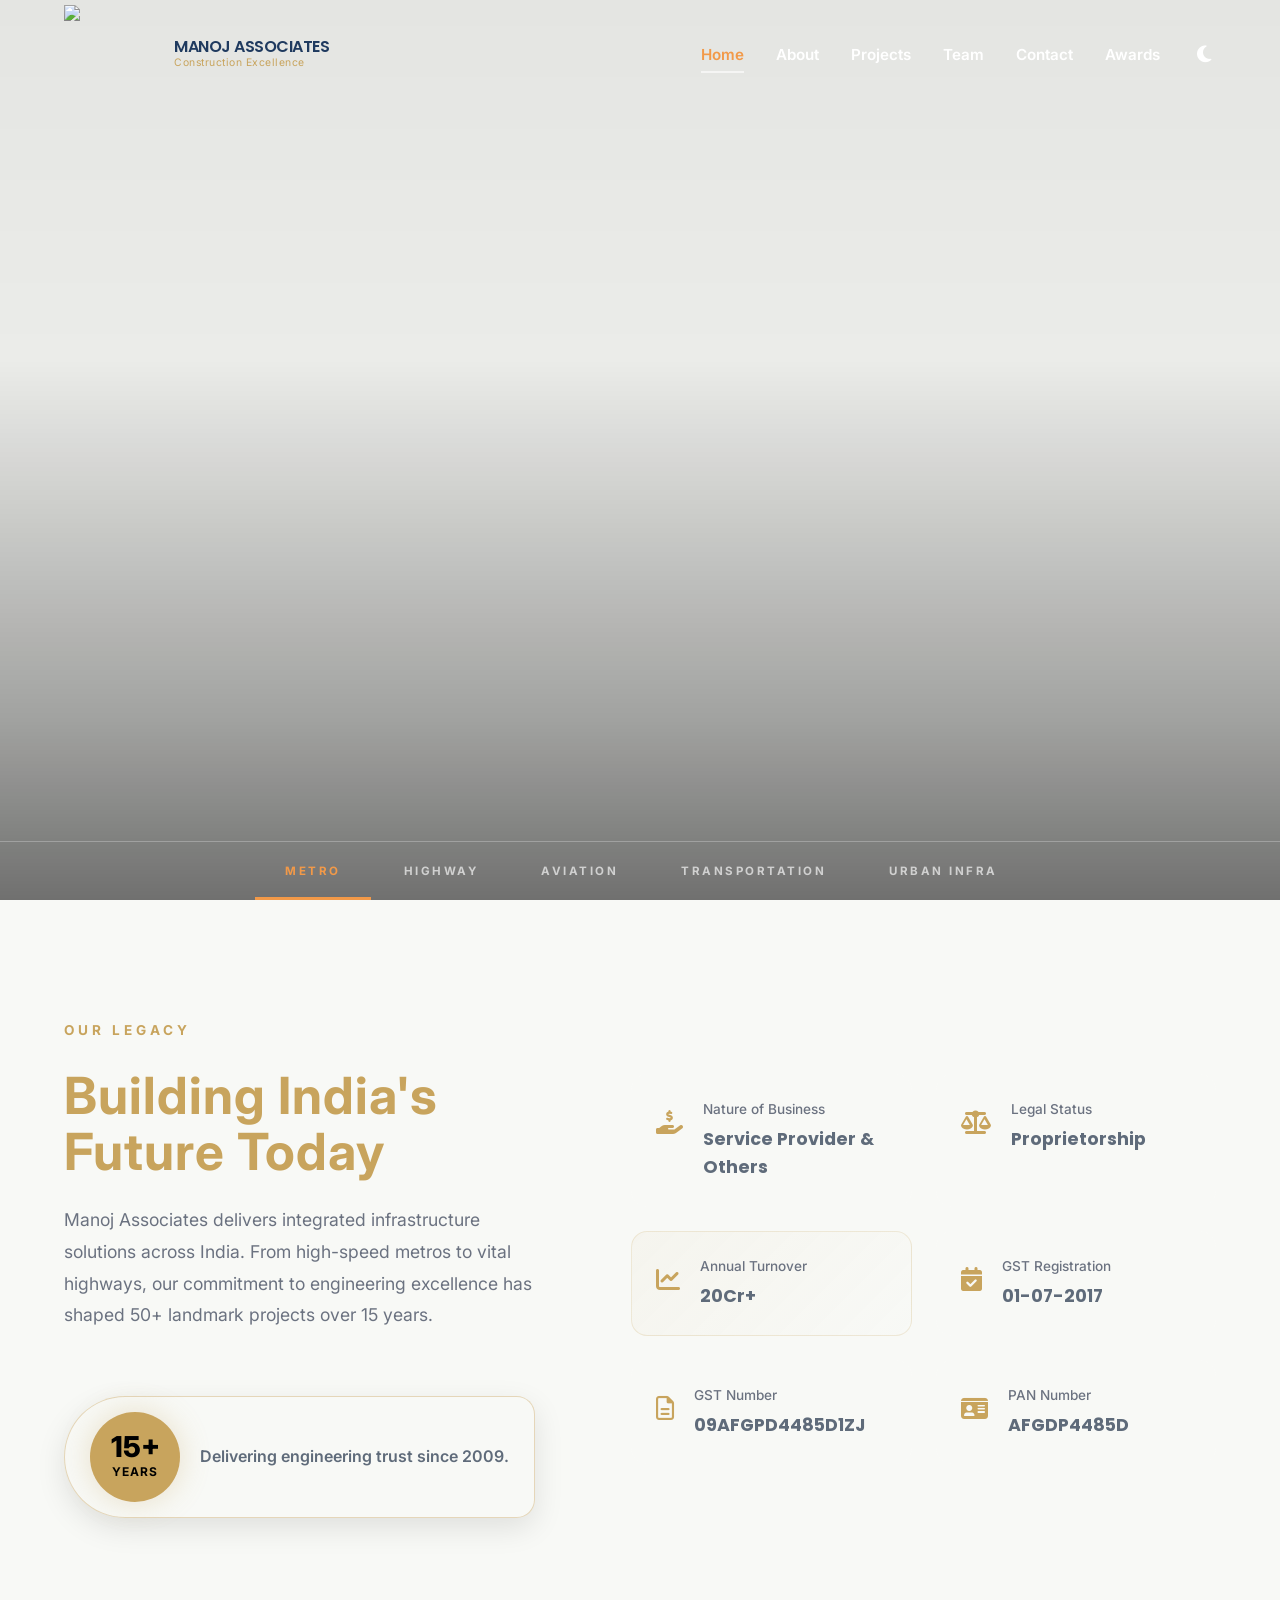
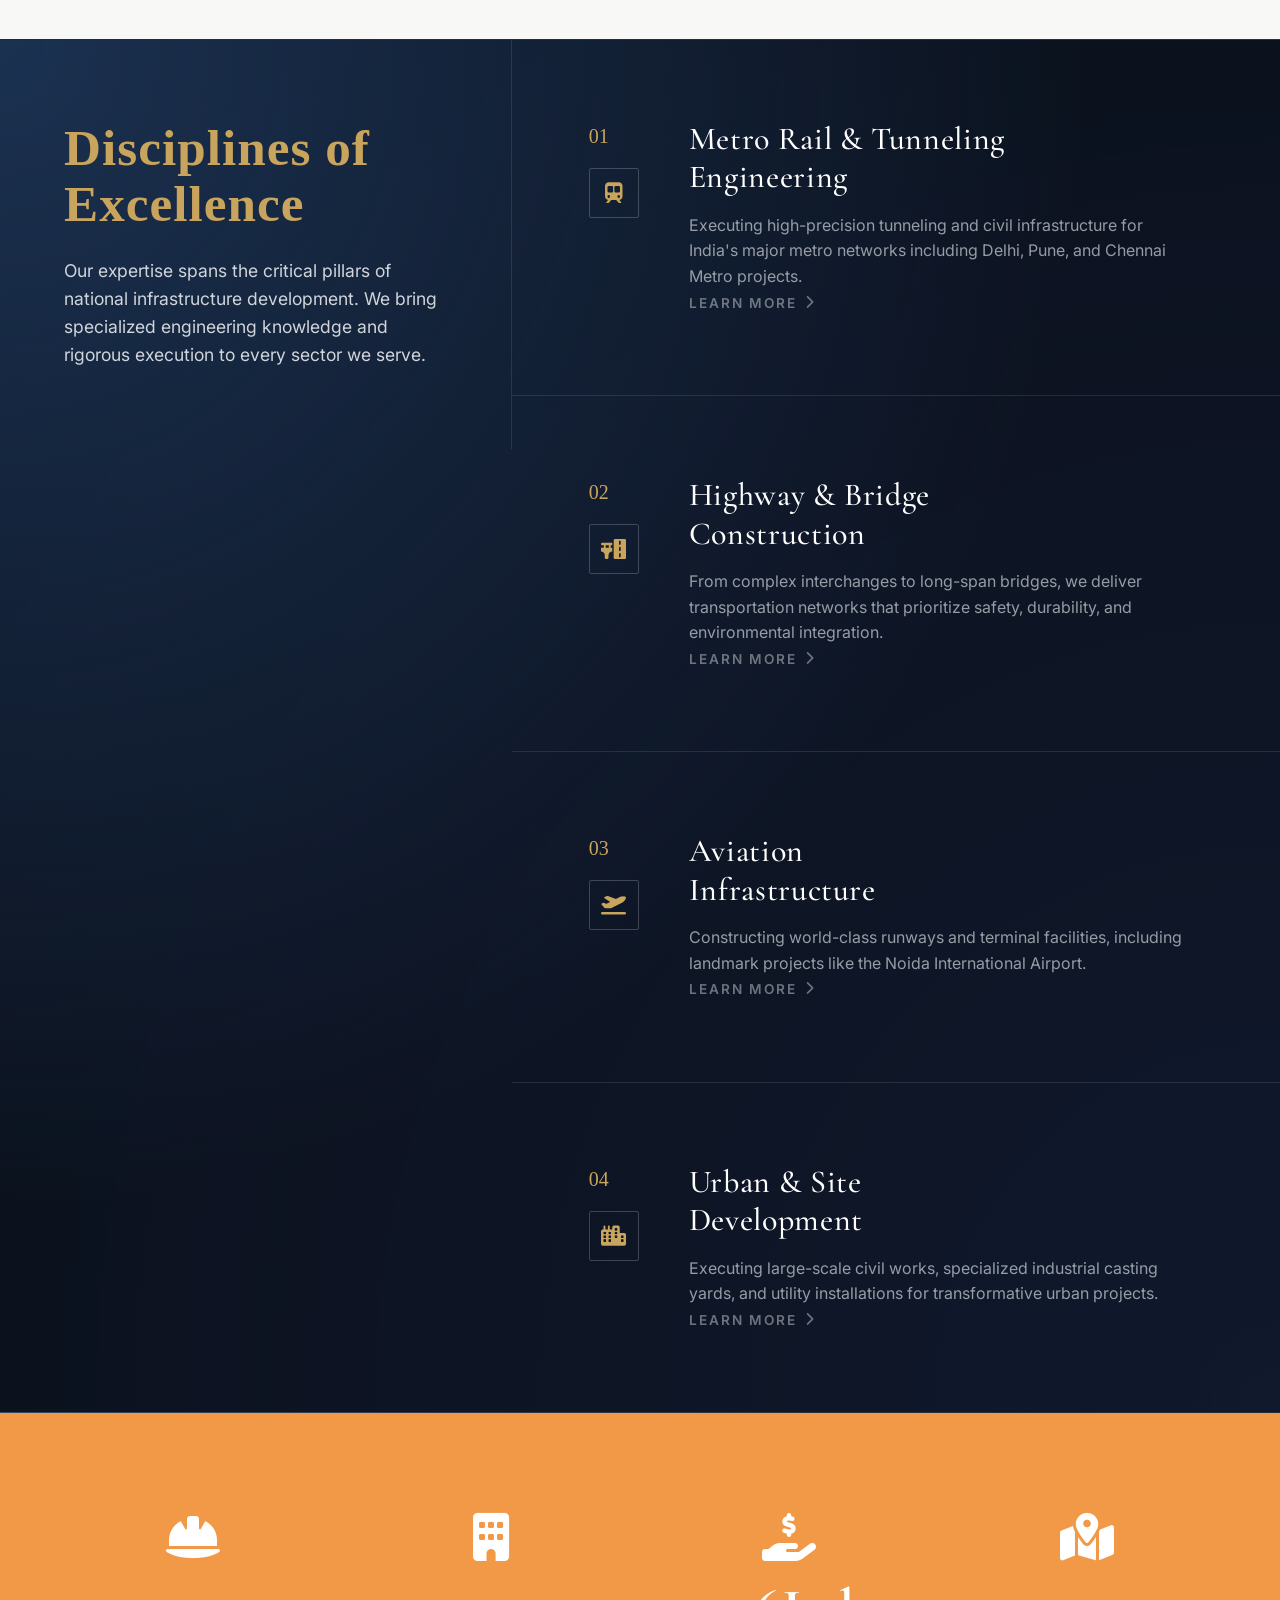
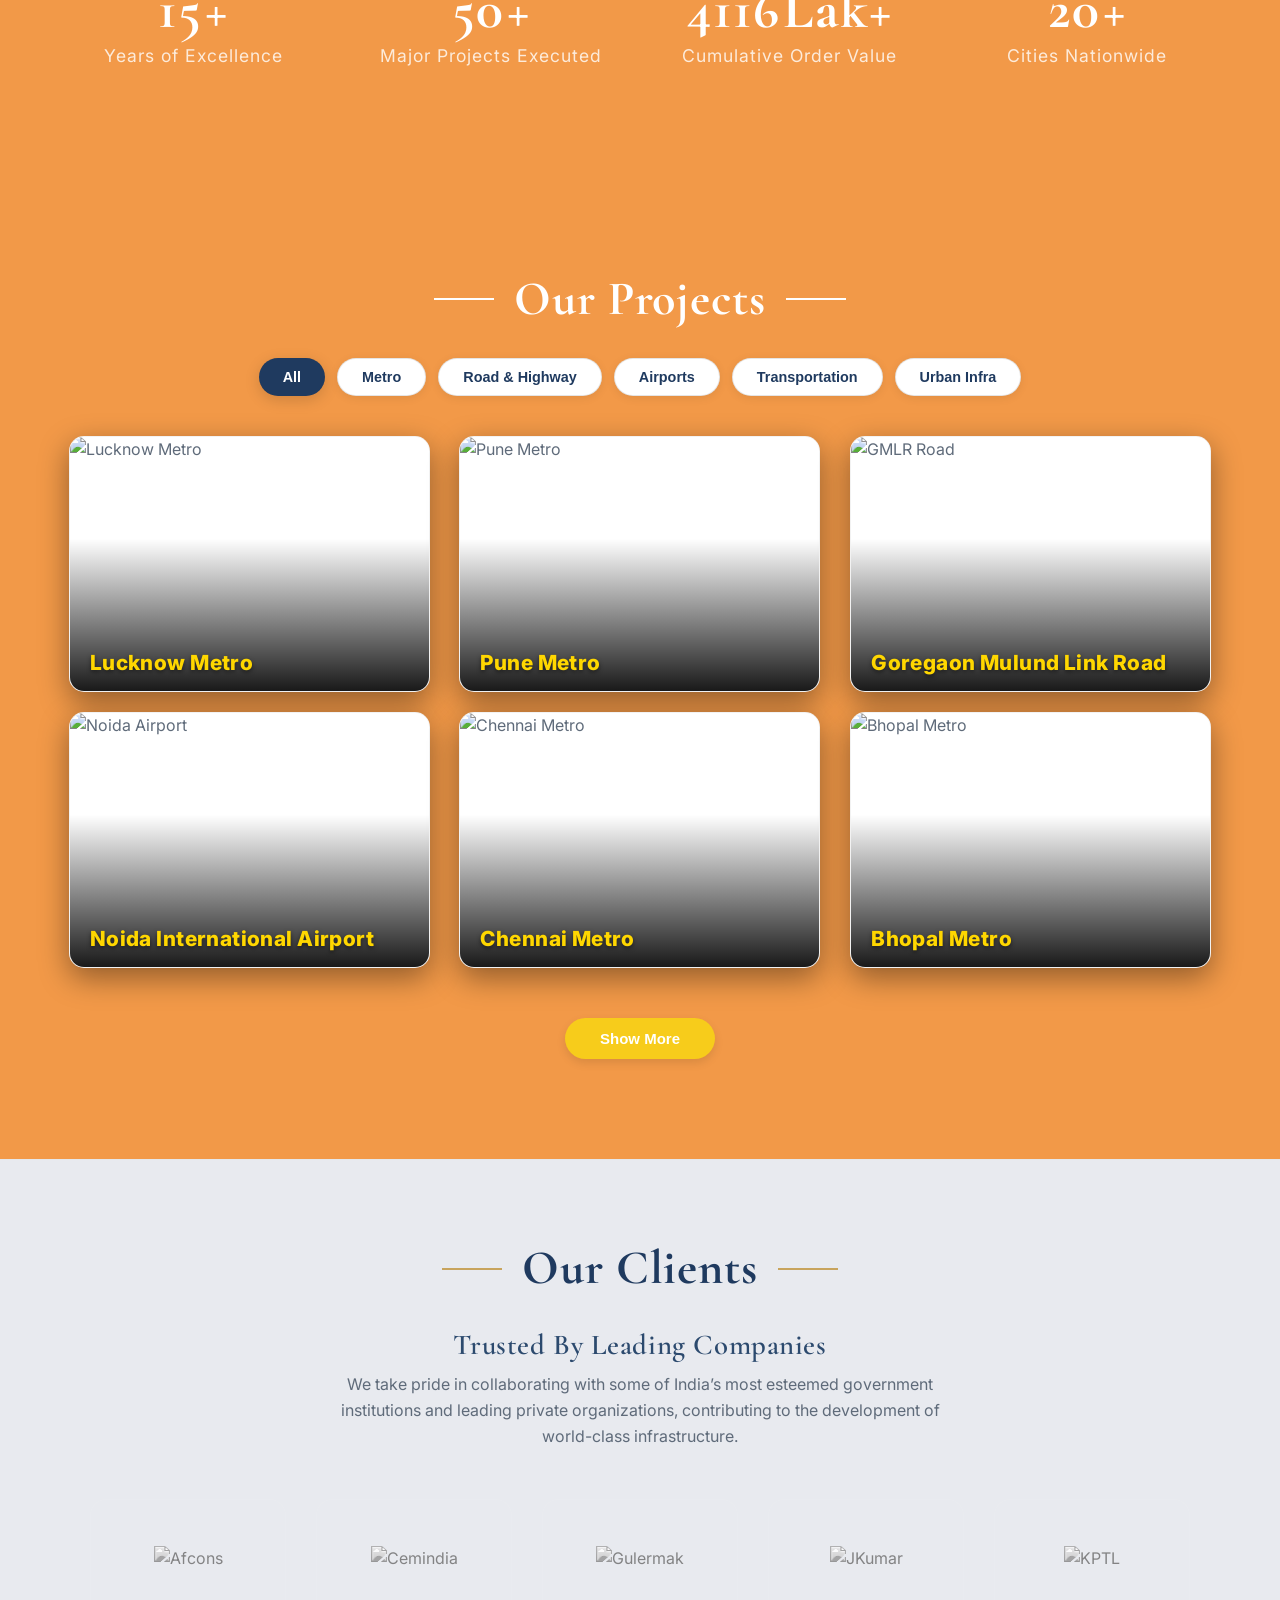
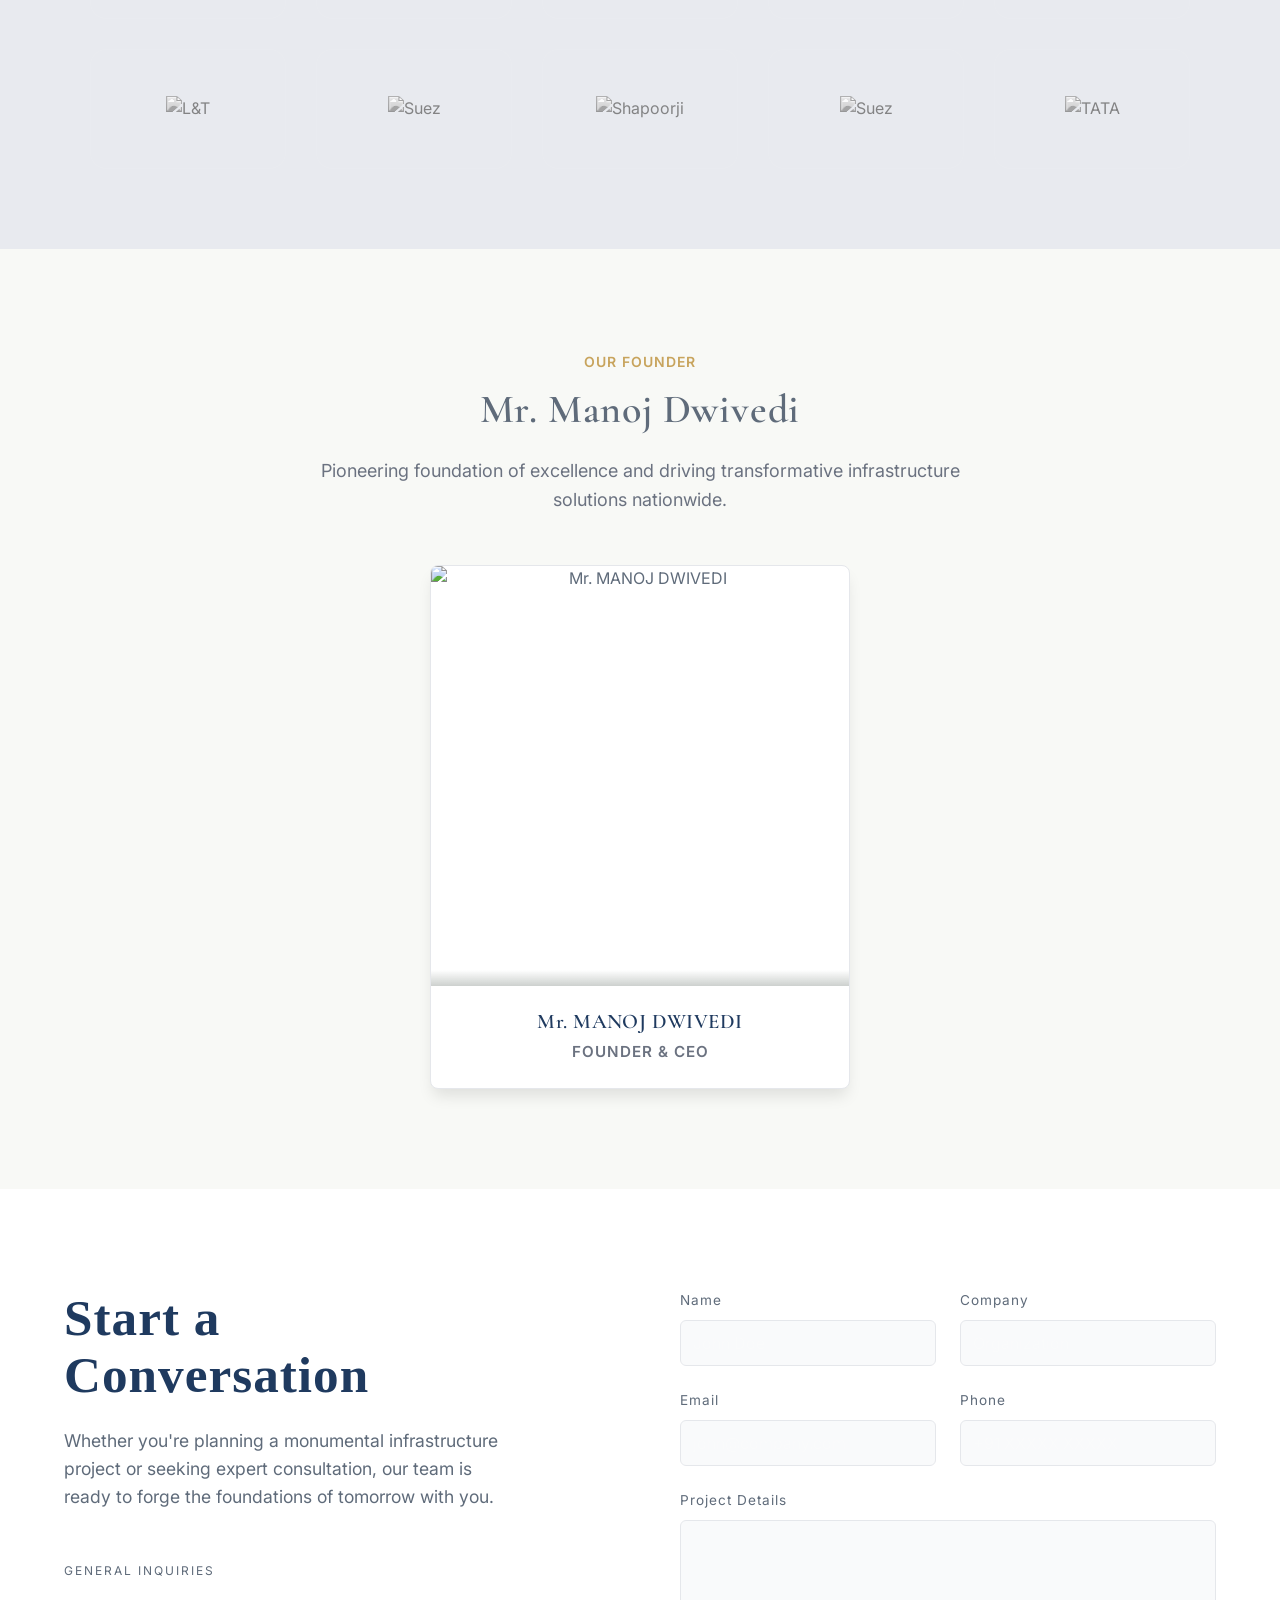
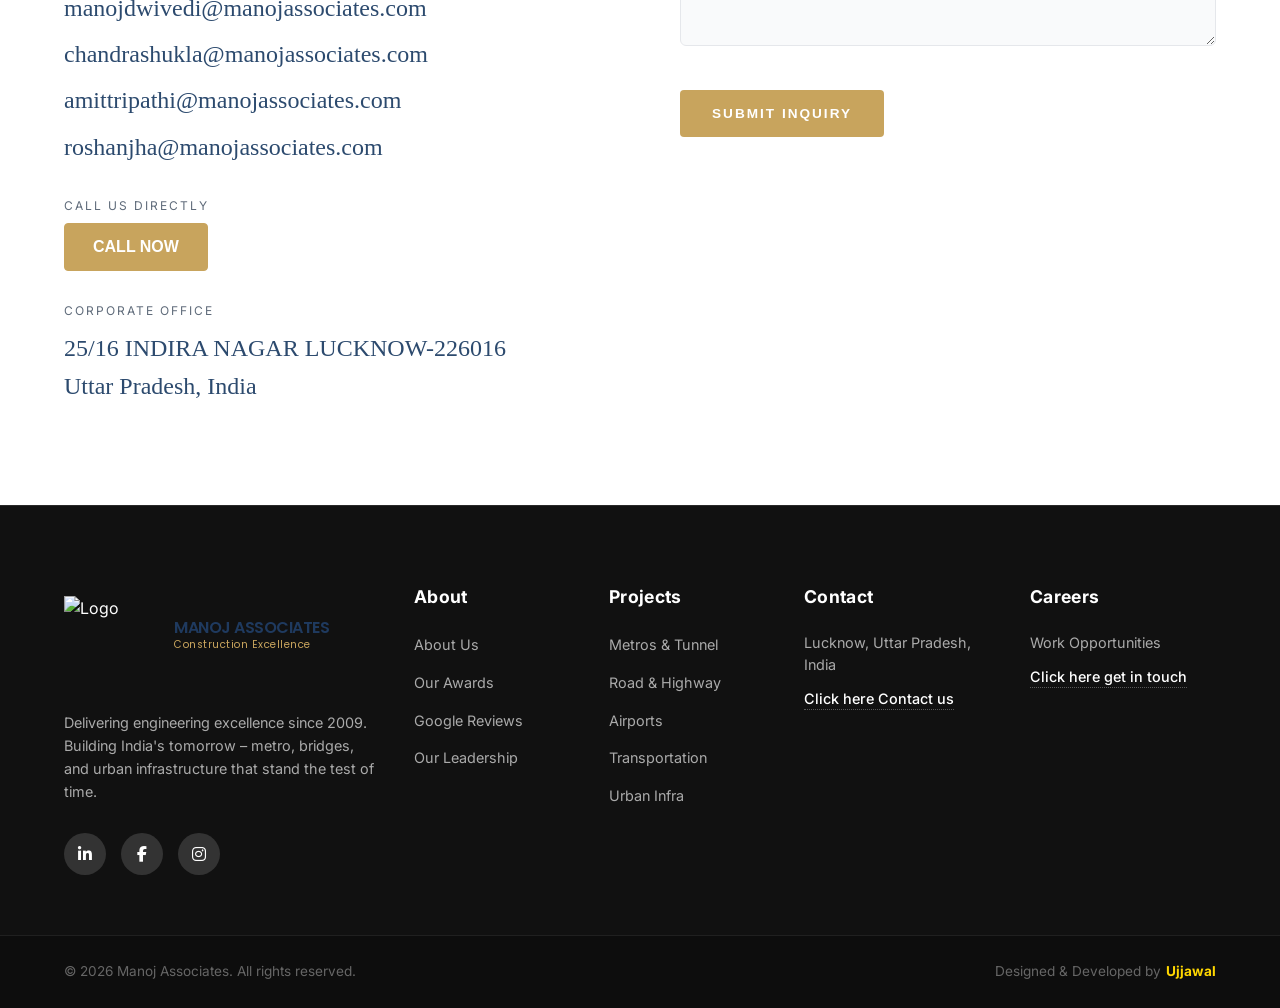
==== index.html @ e03548b2 "refactor: simplify navigation menu and update hero section layout" ====
<!DOCTYPE html>
<html lang="en">

<head>
    <meta charset="UTF-8">
    <meta name="viewport" content="width=device-width, initial-scale=1.0">
    <link rel="icon" type="image/png" sizes="32x32" href="favicon.png">
    <link rel="icon" type="image/png" sizes="16x16" href="favicon.png">
    <link rel="apple-touch-icon" sizes="180x180" href="favicon.png">
    <link rel="manifest" href="site.webmanifest">

    <!-- ===================== PRIMARY SEO TAGS ===================== -->
    <title>Manoj Associates</title>
    <meta name="description"
        content="Manoj Associates is a premier construction and infrastructure contractor in Lucknow, specializing in Metro Rail, Tunneling, Highways, Airports & Urban Infrastructure across India.">
    <meta name="keywords"
        content="Manoj Associates, construction contractor Lucknow, infrastructure company UP, metro rail contractor India, tunnel segment casting, highway construction, civil contractor Uttar Pradesh, airport construction, Manoj Associates Lucknow, best civil engineering firm Lucknow, transport infrastructure projects">
    <meta name="author" content="Manoj Associates">
    <meta name="robots" content="index, follow">
    <meta name="language" content="English">
    <meta name="revisit-after" content="7 days">

    <!-- ===================== CANONICAL URL ===================== -->
    <link rel="canonical" href="https://www.manojassociates.com/">
    <!-- ===================== OPEN GRAPH (WhatsApp / Facebook) ===================== -->
    <meta property="og:type" content="website">
    <meta property="og:site_name" content="Manoj Associates">
    <meta property="og:title"
        content="Manoj Associates | Best Infrastructure & Civil Construction Contractor – Lucknow">
    <meta property="og:description"
        content="Premier construction & infrastructure contractor in Lucknow, specializing in Metro Rail, Tunneling, Highways & Urban Development. Annual Turnover: 20Cr+">
    <meta property="og:image" content="https://www.manojassociates.com/clients/manoj_associates_160x60.png">
    <meta property="og:url" content="https://www.manojassociates.com/">
    <meta property="og:locale" content="en_IN">

    <!-- ===================== TWITTER CARD ===================== -->
    <meta name="twitter:card" content="summary_large_image">
    <meta name="twitter:title" content="Manoj Associates | Best Infrastructure & Civil Construction Contractor">
    <meta name="twitter:description"
        content="Premier infrastructure contractor in Lucknow, UP. Specialty in Metro, Tunneling, and Highways.">
    <meta name="twitter:image" content="https://www.manojassociates.com/clients/manoj_associates_160x60.png">

    <!-- ===================== GEO TAGS (Local SEO) ===================== -->
    <meta name="geo.region" content="IN-UP">
    <meta name="geo.placename" content="Lucknow, Uttar Pradesh, India">
    <meta name="geo.position" content="26.8467;80.9462">
    <meta name="ICBM" content="26.8467, 80.9462">

    <!-- ===================== SCHEMA.ORG STRUCTURED DATA ===================== -->
    <script type="application/ld+json">
    {
      "@context": "https://schema.org",
      "@type": "LocalBusiness",
      "name": "Manoj Associates",
      "description": "Leading construction and infrastructure contractor in Lucknow, Uttar Pradesh. Specializing in Metro Rail, Tunneling, Highways, Bridges, Aviation and Urban Infrastructure.",
      "url": "https://www.manojassociates.com",
      "logo": "https://www.manojassociates.com/clients/manoj_associates_160x60.png",
      "image": "https://www.manojassociates.com/clients/manoj_associates_160x60.png",
      "address": {
        "@type": "PostalAddress",
        "streetAddress": "Lucknow",
        "addressLocality": "Lucknow",
        "addressRegion": "Uttar Pradesh",
        "postalCode": "226001",
        "addressCountry": "IN"
      },
      "geo": {
        "@type": "GeoCoordinates",
        "latitude": 26.8467,
        "longitude": 80.9462
      },
      "openingHours": "Mo-Sa 09:00-18:00",
      "priceRange": "₹₹₹",
      "foundingDate": "2009",
      "legalName": "Manoj Associates",
      "taxID": "09AFGPD4485D1ZJ",
      "areaServed": { "@type": "Country", "name": "India" },
      "hasOfferCatalog": {
        "@type": "OfferCatalog",
        "name": "Construction Services",
        "itemListElement": [
          {"@type": "Offer", "itemOffered": {"@type": "Service", "name": "Metro Rail & Tunneling Engineering"}},
          {"@type": "Offer", "itemOffered": {"@type": "Service", "name": "Highway & Bridge Construction"}},
          {"@type": "Offer", "itemOffered": {"@type": "Service", "name": "Aviation Infrastructure"}},
          {"@type": "Offer", "itemOffered": {"@type": "Service", "name": "Urban & Site Development"}}
        ]
      },
      "sameAs": ["https://www.manojassociates.com"]
    }
    </script>

    <!-- Google Fonts -->
    <link rel="preconnect" href="https://fonts.googleapis.com">
    <link rel="preconnect" href="https://fonts.gstatic.com" crossorigin>
    <link
        href="https://fonts.googleapis.com/css2?family=Inter:wght@300;400;500;600;700;800&family=Cormorant+Garamond:ital,wght@0,300;0,400;0,600;0,700;1,400;1,600&family=Poppins:wght@600&family=Marcellus&display=swap"
        rel="stylesheet">

    <!-- FontAwesome for Icons -->
    <link rel="stylesheet" href="https://cdnjs.cloudflare.com/ajax/libs/font-awesome/6.4.0/css/all.min.css">

    <!-- Custom CSS -->
    <link rel="stylesheet" href="style.css?v=12">

    <!-- Sitemap reference -->
    <link rel="sitemap" type="application/xml" href="/sitemap.xml">
</head>

<body>


    <!-- Header / Navbar -->
    <header class="header">
        <div class="container navbar">
            <a href="#" class="logo">
                <div class="logo-box"><img loading="eager" src="homeSlider/logo.png"></div>
                <div class="logo-text">
                    <span class="logo-name">MANOJ ASSOCIATES </span>
                    <span class="logo-sub">Construction Excellence</span>
                </div>
            </a>
            <button class="mobile-menu-btn" aria-label="Toggle menu">
                <i class="fa-solid fa-bars"></i>
            </button>
            <nav class="nav-links">
                <a href="#home" class="active">Home</a>

                <a href="#about">About</a>

                <a href="#projects">Projects</a>

                <a href="#team">Team</a>
                <a href="#contact">Contact</a>
                <a href="awards.html">Awards</a>
                <button id="theme-toggle" class="theme-toggle-btn" aria-label="Toggle Dark/Light Mode">
                    <i class="fa-solid fa-moon"></i>
                </button>
            </nav>
        </div>
    </header>

    <!-- Hero Section — J. Kumar Style Full-Screen + Category Nav -->
    <section id="home" class="hero-jkumar">
 <!-- homeSlider/9th.png -->
  <!-- link road/link-1th.jpeg -->
        <!-- Background Slides (one per category) -->
        <div class="hjk-slides">
            <div class="hjk-slide active"   data-cat="metro"      style="background-image: url('pune metro/1th.png')"></div>
            <div class="hjk-slide"          data-cat="highway"    style="background-image: url('homeSlider/9th.png ')"></div>
            <div class="hjk-slide"          data-cat="aviation"   style="background-image: url('airport/airport_1th.png')"></div>
            <div class="hjk-slide"          data-cat="transport"  style="background-image: url('chennai_mtero/chennai_5th.jpeg')"></div>
            <div class="hjk-slide"          data-cat="urban"      style="background-image: url('taj.png')"></div>
        </div>

        <!-- Overlay -->
        <div class="hjk-overlay"></div>

        <!-- Bottom Category Navigation -->
        <nav class="hjk-cat-nav">
            <div class="hjk-cat-line"></div>
            <div class="hjk-cat-inner">
                <button class="hjk-cat active" data-cat="metro">METRO</button>
                <button class="hjk-cat"        data-cat="highway">HIGHWAY</button>
                <button class="hjk-cat"        data-cat="aviation">AVIATION</button>
                <button class="hjk-cat"        data-cat="transport">TRANSPORTATION</button>
                <button class="hjk-cat"        data-cat="urban">URBAN INFRA</button>
            </div>
        </nav>

    </section>




    <!-- About Us Section -->
    <section id="about" class="about section animate-on-scroll">
        <div class="container">
            <div class="about-modern-grid">
                <!-- Left: Branding & Legacy -->
                <div class="about-modern-left">
                    <span class="section-tag-small">OUR LEGACY</span>
                    <h2 class="modern-about-title">Building India's <br><span class="accent-text">Future Today</span>
                    </h2>
                    <p class="about-desc-modern">
                        Manoj Associates delivers integrated infrastructure solutions across India. From high-speed
                        metros to vital highways, our commitment to engineering excellence has shaped 50+ landmark
                        projects over 15 years.
                    </p>
                    <div class="about-legacy-badge">
                        <div class="badge-circle">
                            <strong>15+</strong>
                            <span>Years</span>
                        </div>
                        <p>Delivering engineering trust since 2009.</p>
                    </div>
                </div>

                <!-- Right: Business Stats Cards -->
                <div class="about-modern-right">
                    <div class="about-stats-v2">
                        <!-- Card 1 -->
                        <div class="modern-stat-card">
                            <div class="ms-icon"><i class="fa-solid fa-hand-holding-dollar"></i></div>
                            <div class="ms-content">
                                <span class="ms-label">Nature of Business</span>
                                <strong class="ms-value">Service Provider & Others</strong>
                            </div>
                        </div>
                        <!-- Card 2 -->
                        <div class="modern-stat-card">
                            <div class="ms-icon"><i class="fa-solid fa-scale-balanced"></i></div>
                            <div class="ms-content">
                                <span class="ms-label">Legal Status</span>
                                <strong class="ms-value">Proprietorship</strong>
                            </div>
                        </div>
                        <!-- Card 3 -->
                        <div class="modern-stat-card card-highlight">
                            <div class="ms-icon"><i class="fa-solid fa-chart-line"></i></div>
                            <div class="ms-content">
                                <span class="ms-label">Annual Turnover</span>
                                <strong class="ms-value">20Cr+</strong>
                            </div>
                        </div>
                        <!-- Card 4 -->
                        <div class="modern-stat-card">
                            <div class="ms-icon"><i class="fa-solid fa-calendar-check"></i></div>
                            <div class="ms-content">
                                <span class="ms-label">GST Registration</span>
                                <strong class="ms-value">01-07-2017</strong>
                            </div>
                        </div>
                        <!-- Card 5 -->
                        <div class="modern-stat-card">
                            <div class="ms-icon"><i class="fa-regular fa-file-lines"></i></div>
                            <div class="ms-content">
                                <span class="ms-label">GST Number</span>
                                <strong class="ms-value">09AFGPD4485D1ZJ</strong>
                            </div>
                        </div>
                        <!-- Card 6 -->
                        <div class="modern-stat-card">
                            <div class="ms-icon"><i class="fa-solid fa-id-card"></i></div>
                            <div class="ms-content">
                                <span class="ms-label">PAN Number</span>
                                <strong class="ms-value">AFGDP4485D</strong>
                            </div>
                        </div>
                    </div>
                </div>
            </div>
        </div>
    </section>

    <!-- Disciplines Section -->
    <section id="services" class="disciplines">
        <div class="disciplines-left">
            <h2 class="disciplines-title">Disciplines of Excellence</h2>
            <p class="disciplines-desc">Our expertise spans the critical pillars of national infrastructure development.
                We bring specialized engineering knowledge and rigorous execution to every sector we serve.</p>
        </div>
        <div class="disciplines-right">
            <!-- Item 1: Metro & Tunneling -->
            <div class="discipline-item">
                <div class="discipline-meta">
                    <span class="discipline-num">01</span>
                    <div class="discipline-icon"><i class="fa-solid fa-train-subway"></i></div>
                </div>
                <div class="discipline-content">
                    <h3>Metro Rail & Tunneling<br>Engineering</h3>
                    <p>Executing high-precision tunneling and civil infrastructure for India's major metro networks
                        including Delhi, Pune, and Chennai Metro projects.</p>
                    <button class="learn-more btn-link" data-id="metro">LEARN MORE <i
                            class="fa-solid fa-chevron-right"></i></button>
                </div>
            </div>

            <!-- Item 2: Highway & Bridge -->
            <div class="discipline-item border-top">
                <div class="discipline-meta">
                    <span class="discipline-num">02</span>
                    <div class="discipline-icon"><i class="fa-solid fa-road-bridge"></i></div>
                </div>
                <div class="discipline-content">
                    <h3>Highway & Bridge<br>Construction</h3>
                    <p>From complex interchanges to long-span bridges, we deliver transportation networks that
                        prioritize safety, durability, and environmental integration.</p>
                    <button class="learn-more btn-link" data-id="highway">LEARN MORE <i
                            class="fa-solid fa-chevron-right"></i></button>
                </div>
            </div>

            <!-- Item 3: Aviation -->
            <div class="discipline-item border-top">
                <div class="discipline-meta">
                    <span class="discipline-num">03</span>
                    <div class="discipline-icon"><i class="fa-solid fa-plane-departure"></i></div>
                </div>
                <div class="discipline-content">
                    <h3>Aviation<br>Infrastructure</h3>
                    <p>Constructing world-class runways and terminal facilities, including landmark projects like the
                        Noida International Airport.</p>
                    <button class="learn-more btn-link" data-id="aviation">LEARN MORE <i
                            class="fa-solid fa-chevron-right"></i></button>
                </div>
            </div>

            <!-- Item 4: Urban Development -->
            <div class="discipline-item border-top">
                <div class="discipline-meta">
                    <span class="discipline-num">04</span>
                    <div class="discipline-icon"><i class="fa-solid fa-city"></i></div>
                </div>
                <div class="discipline-content">
                    <h3>Urban & Site<br>Development</h3>
                    <p>Executing large-scale civil works, specialized industrial casting yards, and utility
                        installations for transformative urban projects.</p>
                    <button class="learn-more btn-link" data-id="urban">LEARN MORE <i
                            class="fa-solid fa-chevron-right"></i></button>
                </div>
            </div>
        </div>
    </section>


    <!-- Animated Stats Counter (Parallax) -->
    <section id="stats-counter" class="stats-counter section animate-on-scroll">
        <div class="stats-overlay"></div>
        <div class="container stats-grid">
            <div class="stat-item">
                <i class="fa-solid fa-hard-hat stat-icon"></i>
                <div class="counter-wrap">
                    <h3 class="counter" data-target="15">0</h3>
                    <h3 class="plus">+</h3>
                </div>
                <p>Years of Excellence</p>
            </div>
            <div class="stat-item">
                <i class="fa-solid fa-building stat-icon"></i>
                <div class="counter-wrap">
                    <h3 class="counter" data-target="50">0</h3>
                    <h3 class="plus">+</h3>
                </div>
                <p>Major Projects Executed</p>
            </div>
            <div class="stat-item">
                <i class="fa-solid fa-hand-holding-dollar stat-icon"></i>
                <div class="counter-wrap">
                    <h3 class="counter" data-target="9648">0</h3>
                    <h3 class="plus">Lak+</h3>
                </div>
                <p>Cumulative Order Value</p>
            </div>
            <div class="stat-item">
                <i class="fa-solid fa-map-location-dot stat-icon"></i>
                <div class="counter-wrap">
                    <h3 class="counter" data-target="20">0</h3>
                    <h3 class="plus">+</h3>
                </div>
                <p>Cities Nationwide</p>
            </div>
        </div>
    </section>


    <!-- Projects Section (Pill Filter) -->
    <section id="projects" class="portfolio section animate-on-scroll">
        <div class="container">
            <div class="projects-center-header">
                <h2 class="section-title-lines">Our Projects</h2>
            </div>

            <div class="project-filter-pills" id="project-pills">
                <button class="filter-pill active" data-filter="all">All</button>
                <button class="filter-pill" data-filter="metro">Metro</button>
                <button class="filter-pill" data-filter="road">Road & Highway</button>
                <button class="filter-pill" data-filter="airport">Airports</button>
                <button class="filter-pill" data-filter="transport">Transportation</button>
                <button class="filter-pill" data-filter="urban">Urban Infra</button>
            </div>

            <div class="portfolio-grid-v2" id="projects-grid">

                <!-- 1. Metros & Tunnel -->
                <div class="pcard" data-city="lucknow" data-sector="metro" data-title="Lucknow Metro"
                    data-client="Lucknow Metro" data-amount="-" data-status="Completed" data-location="Lucknow, UP"
                    data-gallery="Lucknow Metro Civil Works.png,  Lucknow Metro Road Restoration.png, LucknowMetro/Lucknow1st.png, LucknowMetro/Lucknow2nd.png, LucknowMetro/Lucknow3rd.png , homeSlider/9th.png"
                    data-desc="Execution of tunneling and metro station works for Lucknow Metro.">
                    <div class="pcard-image"><img loading="lazy" src=" Lucknow Metro Road Restoration.png"
                            alt="Lucknow Metro">
                        <div class="pcard-overlay"><button class="view-details-btn">VIEW DETAILS</button></div><span
                            class="pcard-badge metro">Metro</span>
                    </div>
                    <div class="pcard-body">
                        <h1 style="color: #FFFF;">Lucknow Metro</h1>

                    </div>

                </div>

                <div class="pcard" data-city="pune" data-sector="metro" data-title="Pune Metro" data-client="Pune Metro"
                    data-amount="-" data-status="Completed" data-location="Pune, Maharashtra"
                    data-desc="Execution of tunneling and metro station works for Pune Metro."
                    data-gallery="pune metro/1th.png,punemetro.png,  pune metro/2th.png, Pune Metro Finishing Works.png, Pune Metro Basalt Cladding Work.png, Pune Metro Segment Transportation.png,pune metro/3rd.png,pune metro/4th.png">
                    <div class="pcard-image"><img loading="lazy" src="pune metro/1th.png" alt="Pune Metro">
                        <div class="pcard-overlay"><button class="view-details-btn">VIEW DETAILS</button></div><span
                            class="pcard-badge metro">Metro</span>
                    </div>
                    <div class="pcard-body">
                        <h1 style="color: #FFFF;">Pune Metro</h1>

                    </div>
                </div>

                <!-- Delhi Metro Projects -->
                <div class="pcard" data-city="delhi" data-sector="metro" data-title="Delhi Metro DC-05"
                    data-client="Afcons Infrastructure" data-amount="-" data-status="Completed"
                    data-location="Delhi NCR" data-hidden="true" style="display: none;"
                    data-gallery="delhi_metro/delhi_2nd.png, delhi_metro/afcons_img_2.png, delhi_metro/afcons_img_3.png"
                    data-desc="Tunnel segment works for Delhi Metro Package DC-05.">
                    <div class="pcard-image"><img loading="lazy" src="delhi_metro/delhi_2nd.png" alt="Delhi Metro">
                        <div class="pcard-overlay"><button class="view-details-btn">VIEW DETAILS</button></div>
                        <span class="pcard-badge metro">Metro</span>
                    </div>
                    <div class="pcard-body">
                        <h1 style="color: #FFFF;">Delhi Metro DC-05</h1>
                    </div>
                </div>

                <div class="pcard" data-city="delhi" data-sector="metro" data-title="Delhi Metro DC-07"
                    data-client="Afcons Infrastructure" data-amount="-" data-status="Completed"
                    data-location="Delhi NCR" data-hidden="true" style="display: none;"
                    data-gallery="delhi_metro/afcons_img_2.png, delhi_metro/delhi_2nd.png, delhi_metro/afcons_img_3.png"
                    data-desc="Tunnel segment casting and transportation for Delhi Metro Package DC-07.">
                    <div class="pcard-image"><img loading="lazy" src="delhi_metro/afcons_img_2.png" alt="Delhi Metro">
                        <div class="pcard-overlay"><button class="view-details-btn">VIEW DETAILS</button></div>
                        <span class="pcard-badge metro">Metro</span>
                    </div>
                    <div class="pcard-body">
                        <h1 style="color: #FFFF;">Delhi Metro DC-07</h1>
                    </div>
                </div>

                <div class="pcard" data-city="delhi" data-sector="metro" data-title="Delhi Metro DC-09"
                    data-client="Afcons Infrastructure" data-amount="-" data-status="Completed"
                    data-location="Delhi NCR" data-hidden="true" style="display: none;"
                    data-gallery="delhi_metro/afcons_img_3.png, delhi_metro/delhi_2nd.png, delhi_metro/afcons_img_2.png"
                    data-desc="Tunnel segment casting and transportation for Delhi Metro Package DC-09.">
                    <div class="pcard-image"><img loading="lazy" src="delhi_metro/afcons_img_3.png" alt="Delhi Metro">
                        <div class="pcard-overlay"><button class="view-details-btn">VIEW DETAILS</button></div>
                        <span class="pcard-badge metro">Metro</span>
                    </div>
                    <div class="pcard-body">
                        <h1 style="color: #FFFF;">Delhi Metro DC-09</h1>
                    </div>
                </div>


                <!-- 2. Road & Highway -->
                <div class="pcard" data-city="palghar" data-sector="road" data-title="Goregaon Mulund Link Road"
                    data-client="J. Kumar" data-amount="-" data-status="In Progress"
                    data-location="Palghar, Maharashtra" data-gallery="link road/link-1th.jpeg,link road/link-2nd.jpeg"
                    data-desc="Construction works for Goregaon Mulund Link Road (GMLR).">
                    <div class="pcard-image"><img loading="lazy" src="link road/link-1th.jpeg" alt="GMLR Road">
                        <div class="pcard-overlay"><button class="view-details-btn">VIEW DETAILS</button></div>
                        <span class="pcard-badge road">Highway</span>
                    </div>
                    <div class="pcard-body">

                        <h1 style="color: #FFFF;">Goregaon Mulund Link Road</h1>

                    </div>
                </div>

                <!-- 3. Airports -->
                <div class="pcard" data-city="noida" data-sector="airport" data-title="Noida International Airport"
                    data-client="Tata Projects" data-amount="-" data-status="In Progress" data-location="Jewar, UP"
                    data-gallery="airport.png,airport/airport_1th.png, airport/hd_image.png"
                    data-desc="Flooring and architectural works for Noida International Airport.">
                    <div class="pcard-image"><img loading="lazy" src="airport.png" alt="Noida Airport">
                        <div class="pcard-overlay"><button class="view-details-btn">VIEW DETAILS</button></div>
                        <span class="pcard-badge airport">Airport</span>
                    </div>
                    <div class="pcard-body">
                        <h1 style="color: #FFFF;"> Noida International Airport</h1>
                    </div>
                </div>

                <!-- 4. Transportation -->


                <div class="pcard" data-city="chennai" data-sector="metro" data-title="Chennai Metro TU-01 & UG-06"
                    data-client="Tata Projects" data-amount="-" data-status="In Progress"
                    data-location="Chennai, Tamil Nadu"
                    data-gallery="chennai_mtero/chennai_7th.png,chennai_mtero/chennai_1th.jpeg, chennai_mtero/chennai_2nd.jpeg, chennai_mtero/chennai_3th.jpeg, chennai_mtero/chennai_4th.jpeg,chennai_mtero/chennai_5th.jpeg"
                    data-desc="Tunnel segment casting and works for Chennai Metro Phase 2.">
                    <div class="pcard-image"><img loading="lazy" src="chennai_mtero/chennai_7th.png"
                            alt="Chennai Metro">
                        <div class="pcard-overlay"><button class="view-details-btn">VIEW DETAILS</button></div>
                        <span class="pcard-badge metro">Metro</span>
                    </div>
                    <div class="pcard-body">
                        <h1 style="color: #FFFF;">Chennai Metro</h1>
                    </div>
                </div>

                <div class="pcard" data-city="chennai" data-sector="metro" data-title="Chennai Metro UG 01"
                    data-client="Cemindia projects limited" data-amount="-" data-status="In Progress"
                    data-location="Chennai, Tamil Nadu" data-hidden="true" style="display: none;"
                    data-gallery="chennai_mtero/chennai_1th.jpeg, chennai_mtero/chennai_2nd.jpeg, chennai_mtero/chennai_3th.jpeg, chennai_mtero/chennai_4th.jpeg,chennai_mtero/chennai_6th.jpeg,chennai_mtero/chennai_10th.png"
                    data-desc="Tunnel segment transportation for Chennai Metro UG 01.">
                    <div class="pcard-image"><img loading="lazy" src="chennai_mtero/chennai_2nd.jpeg"
                            alt="Chennai Transport UG01">
                        <div class="pcard-overlay"><button class="view-details-btn">VIEW DETAILS</button></div>
                        <span class="pcard-badge metro">Metro</span>
                    </div>
                    <div class="pcard-body">
                        <h1 style="color: #FFFF;">Chennai Metro UG 01</h1>
                    </div>
                </div>

                <div class="pcard" data-city="bhopal" data-sector="metro" data-title="Bhopal Metro"
                    data-client="Tata Projects" data-amount="-" data-status="In Progress" data-location="Bhopal, MP"
                    data-gallery="BhopalMetroSegment/Bhopal_1th.jpeg, BhopalMetroSegment/Bhopal_2nd.jpeg, BhopalMetroSegment/Bhopal_3th.jpeg"
                    data-desc="Tunnel segment works for Bhopal Metro project.">
                    <div class="pcard-image"><img loading="lazy" src="BhopalMetroSegment/Bhopal_1th.jpeg"
                            alt="Bhopal Metro">
                        <div class="pcard-overlay"><button class="view-details-btn">VIEW DETAILS</button></div>
                        <span class="pcard-badge metro">Metro</span>
                    </div>
                    <div class="pcard-body">
                        <h1 style="color: #FFFF;">Bhopal Metro</h1>
                    </div>
                </div>

                <div class="pcard" data-city="patna" data-sector="metro" data-title="Patna Metro"
                    data-client="L&T Construction" data-amount="-" data-status="In Progress"
                    data-location="Patna, Bihar" data-gallery=" "
                    data-desc="Tunnel segment works for Patna Metro project.">
                    <div class="pcard-image"><img loading="lazy" src=" " alt="Patna Metro">
                        <div class="pcard-overlay"><button class="view-details-btn">VIEW DETAILS</button></div>
                        <span class="pcard-badge metro">Metro</span>
                    </div>
                    <div class="pcard-body">
                        <h1 style="color: #FFFF;">Patna Metro</h1>
                    </div>
                </div>

                <div class="pcard" data-city="delhi" data-sector="metro" data-title="Delhi Metro DC-05"
                    data-client="Afcons Infrastructure" data-amount="-" data-status="Completed"
                    data-location="Delhi NCR"
                    data-gallery="homeSlider/10th.png,delhi_metro/delhi_2nd.png,  delhi_metro/afcons_img_2.png, delhi_metro/afcons_img_3.png,  "
                    data-desc="Tunnel segment works for Delhi Metro projects.">
                    <div class="pcard-image"><img loading="lazy" src="homeSlider/10th.png" alt="Delhi Metro">
                        <div class="pcard-overlay"><button class="view-details-btn">VIEW DETAILS</button></div>
                        <span class="pcard-badge metro">Metro</span>
                    </div>
                    <div class="pcard-body">
                        <h1 style="color: #FFFF;">Delhi Metro</h1>
                    </div>
                </div>

                <!-- New Transportation Project -->
                <div class="pcard" data-city="chennai" data-sector="transport" data-title="Segment transportation TU-01"
                    data-client="Tata Projects" data-amount="-" data-status="In Progress"
                    data-location="Chennai, Tamil Nadu"
                    data-gallery="chennai_mtero/chennai_5th.jpeg,chennai_mtero/chennai_6th.jpeg"
                    data-desc="Specialized tunnel segment transportation (long-bed trucks) for Chennai Metro TU-01 package.">
                    <div class="pcard-image"><img loading="lazy" src="chennai_mtero/chennai_5th.jpeg"
                            alt="Segment Transport">
                        <div class="pcard-overlay"><button class="view-details-btn">VIEW DETAILS</button></div>
                        <span class="pcard-badge transport">Transport</span>
                    </div>
                    <div class="pcard-body">
                        <h1 style="color: #FFFF;">
                            Chennai Metro Project-TU-01</h1>
                    </div>
                </div>

                <div class="pcard" data-city="chennai" data-sector="transport"
                    data-title="Transportation of Pre-cast segment rings Corridor-4-UG-01 & UG-02"
                    data-client="Gulermak" data-amount="-" data-status="In Progress"
                    data-location="Chennai Metro Corridor-4"
                    data-gallery="chennai_mtero/chennai_10th.png,chennai_mtero/chennai_6th.jpeg">
                    <div class="pcard-image"><img loading="lazy" src="chennai_mtero/chennai_10th.png"
                            alt="Segment Transport">
                        <div class="pcard-overlay"><button class="view-details-btn">VIEW DETAILS</button></div>
                        <span class="pcard-badge transport">Transport</span>
                    </div>
                    <div class="pcard-body">
                        <h1 style="color: #FFFF;">Segment Transportation UG-01 & UG-02</h1>
                    </div>
                </div>

                <!-- 5. Urban Infra -->
                <div class="pcard" data-city="unnao" data-sector="urban" data-title="STP Plant"
                    data-client="Suez / Shapoorji" data-amount="-" data-status="Completed" data-location="UP"
                    data-gallery="STP Plant.png">
                    <div class="pcard-image"><img loading="lazy" src="STP Plant.png" alt="STP Plant">
                        <div class="pcard-overlay"><button class="view-details-btn">VIEW DETAILS</button></div>
                        <span class="pcard-badge urban">Urban</span>
                    </div>
                    <div class="pcard-body">
                        <h1 style="color: #FFFF;">STP Plant</h1>
                    </div>

                </div>

                <div class="pcard" data-city="gonda" data-sector="urban" data-title="Gonda COVID Hospital"
                    data-client="Tata Projects" data-amount="-" data-status="Completed" data-location="Gonda, UP"
                    data-gallery="covid_isolation_ward.png, Gonda Hospital Infrastructure Work.png"
                    data-desc="Infrastructure and civil works for COVID isolation wards at Gonda hospital.">
                    <div class="pcard-image"><img loading="lazy" src="covid_isolation_ward.png" alt="Gonda Hospital">
                        <div class="pcard-overlay"><button class="view-details-btn">VIEW DETAILS</button></div>
                        <span class="pcard-badge urban">Urban</span>
                    </div>
                    <div class="pcard-body">
                        <h1 style="color: #FFFF;">Gonda COVID Hospital</h1>
                    </div>
                </div>

                <div class="pcard" data-city="lucknow" data-sector="urban" data-title="Basalt Cladding - Taj Hotel"
                    data-client="Taj Hotels / Tata" data-amount="-" data-status="Completed"
                    data-location="Gomti Nagar, Lucknow" data-gallery="taj.png"
                    data-desc="Specialized work order for fixing high-quality Basalt Cladding for the prestigious Taj Hotel Project in Gomti Nagar, Lucknow.">
                    <div class="pcard-image"><img loading="lazy" src="taj.png" alt="Taj Hotel Lucknow">
                        <div class="pcard-overlay"><button class="view-details-btn">VIEW DETAILS</button></div>
                        <span class="pcard-badge urban">Urban</span>
                    </div>
                    <div class="pcard-body">
                        <h1 style="color: #FFFF;"> Taj Hotel </h1>
                    </div>
                </div>

            </div>
        </div>
        <!-- o results message -->
        <div id="no-projects-msg"
            style="display:none; text-align:center; padding: 60px 20px; color: var(--text-muted);">
            <i class="fa-solid fa-folder-open"
                style="font-size:3rem; margin-bottom:16px; display:block; color: var(--accent-color);"></i>
            <p>No projects found in this category.</p>
        </div>
        <!-- Show More Button -->
        <div class="show-more-projects-wrap">
            <button class="btn-show-more">Show More</button>
        </div>
    </section>

    <!-- Client Trust Section (JKumar Style Grid) -->
    <section id="clients" class="client-grid-section section">
        <div class="container">
            <div class="projects-center-header" style="margin-bottom: 30px;">
                <h2 class="section-title-lines">Our Clients</h2>
            </div>
            <div class="text-center" style="margin-bottom: 50px;">
                <h3 style="font-size: 1.8rem; margin-bottom: 10px; font-weight: 600;">Trusted By Leading Companies</h3>
                <p style="color: var(--text-muted); max-width: 600px; margin: 0 auto;"> We take pride in collaborating
                    with some of India’s most esteemed government institutions and leading private organizations,
                    contributing to the development of world-class infrastructure.</p>
            </div>

            <div class="client-grid-container">
                <div class="client-grid-item"><img loading="lazy" src="clients/AFCONS.png" alt="Afcons"></div>
                <div class="client-grid-item"><img loading="lazy" src="clients/CEMINDIA.jpg" alt="Cemindia"></div>
                <div class="client-grid-item"><img loading="lazy" src="clients/gulermak_160x60.png" alt="Gulermak">
                </div>
                <div class="client-grid-item"><img loading="lazy" src="clients/jkumar_logo_white.png" alt="JKumar">
                </div>
                <div class="client-grid-item"><img loading="lazy" src="clients/KPILLOGO_294_79.png" alt="KPTL"></div>
                <div class="client-grid-item"><img loading="lazy" src="clients/LARSEN & TOUBRO.svg" alt="L&T"></div>
                <div class="client-grid-item"><img loading="lazy" src="clients/logo_160x60.png" alt="Suez"></div>
                <div class="client-grid-item"><img loading="lazy" src="clients/SHAPOORJI PALLORJI.svg" alt="Shapoorji">
                </div>
                <div class="client-grid-item"><img loading="lazy" src="clients/SUEZ.svg" alt="Suez"></div>
                <div class="client-grid-item"><img loading="lazy" src="clients/tata_160x60.png" alt="TATA"></div>
            </div>
        </div>
    </section>

    <!-- Team Section -->
    <section id="team" class="team section">
        <div class="container">
            <div class="section-header text-center">
                <span class="section-tag">Our Founder</span>
                <h2 class="section-title">Mr. Manoj Dwivedi</h2>
                <p class="section-subtitle">Pioneering foundation of excellence and driving transformative
                    infrastructure solutions nationwide.</p>
            </div>

            <div class="team-grid team-single">
                <div class="team-card featured-member">
                    <div class="team-image">
                        <img loading="lazy" src="mr.png" alt="Mr. MANOJ DWIVEDI">
                        <div class="team-social">
                            <a href="#"><i class="fa-brands fa-twitter"></i></a>
                            <a href="https://www.linkedin.com/in/manoj-dwivedi-593736192/" target="_blank">
                                <i class="fa-brands fa-linkedin-in"></i>
                            </a>
                        </div>
                    </div>
                    <div class="team-info">
                        <h3>Mr. MANOJ DWIVEDI</h3>
                        <p class="team-role">Founder & CEO</p>
                    </div>
                </div>
            </div>
    </section>



    <!-- Contact Section -->
    <section id="contact" class="contact section">
        <div class="container">
            <div class="contact-split animate-on-scroll">
                <div class="contact-left">
                    <h2 class="contact-title">Start a<br>Conversation</h2>
                    <p class="contact-subtitle">Whether you're planning a monumental infrastructure project or seeking
                        expert consultation, our team is ready to forge the foundations of tomorrow with you.</p>

                    <div class="contact-direct">
                        <div class="direct-item">
                            <span class="direct-label">General Inquiries</span>
                            <a href="mailto:manojdwivedi@manojassociates.com"
                                class="direct-link">manojdwivedi@manojassociates.com</a>
                            <a href="mailto:chandrashukla@manojassociates.com"
                                class="direct-link">chandrashukla@manojassociates.com</a>
                            <a href="mailto:amittripathi@manojassociates.com"
                                class="direct-link">amittripathi@manojassociates.com</a>
                            <a href="mailto:roshanjha@manojassociates.com"
                                class="direct-link">roshanjha@manojassociates.com</a>
                        </div>
                        <div class="direct-item">
                            <span class="direct-label">Call Us Directly</span>
                            <a href="tel:9415005550 " class="direct-link"> <button type="submit"
                                    class="btn btn-primary">
                                    CALL NOW
                                </button>
                            </a>
                        </div>
                        <div class="direct-item">
                            <span class="direct-label">Corporate Office</span>
                            <p class="direct-address">25/16
                                INDIRA NAGAR
                                LUCKNOW-226016<br>
                                Uttar Pradesh, India</p>
                        </div>
                    </div>
                </div>









                <form action="https://formspree.io/f/xojkgrol" method="POST" class="sleek-form" id="contactForm">


                    <input type="hidden" name="_subject" value="New Inquiry - Manoj Associates">

                    <div class="form-row">
                        <div class="form-group">
                            <label>Name</label>
                            <input type="text" name="name" placeholder="John Doe" required>
                        </div>
                        <div class="form-group">
                            <label>Company</label>
                            <input type="text" name="company" placeholder="Organization">
                        </div>
                    </div>

                    <div class="form-row">
                        <div class="form-group">
                            <label>Email</label>
                            <input type="email" name="email" placeholder="john@company.com" required>
                        </div>
                        <div class="form-group">
                            <label>Phone</label>
                            <input type="tel" name="phone" placeholder="+91 XXXXX XXXXX">
                        </div>
                    </div>

                    <div class="form-group">
                        <label>Project Details</label>
                        <textarea name="message" rows="5" required></textarea>
                    </div>

                    <button type="submit" class="btn btn-primary btn-submit">
                        SUBMIT INQUIRY
                    </button>

                </form>






    </section>


    <!-- New Multi-Column Footer (Inspired by J. Kumar Style) -->
    <footer class="footer">
        <div class="container">
            <div class="footer-grid">
                <!-- Column 1: Brand & socials -->
                <div class="footer-col brand-col">
                    <a href="#" class="footer-logo">
                        <div class="logo-box">
                            <img loading="lazy" src="homeSlider/logo.png" alt="Logo">
                        </div>
                        <div class="logo-text">
                            <span class="logo-name">MANOJ ASSOCIATES</span>
                            <span class="logo-sub">Construction Excellence</span>
                        </div>
                    </a>
                    <p class="footer-desc">
                        Delivering engineering excellence since 2009. Building India's tomorrow – metro, bridges, and
                        urban infrastructure that stand the test of time.
                    </p>
                    <div class="footer-socials">
                        <a href="https://www.linkedin.com/company/manojassociates/about/?viewAsMember=true"
                            target="_blank" aria-label="LinkedIn"><i class="fa-brands fa-linkedin-in"></i></a>
                        <a href="#" aria-label="Facebook"><i class="fa-brands fa-facebook-f"></i></a>
                        <a href="#" aria-label="Instagram"><i class="fa-brands fa-instagram"></i></a>
                    </div>
                </div>

                <!-- Column 2: About -->
                <div class="footer-col">
                    <h3>About</h3>
                    <ul class="footer-links">
                        <li><a href="#about">About Us</a></li>
                        <li><a href="awards.html">Our Awards</a></li>
                        <li><a href="https://www.google.co.in/search?sca_esv=816abb5a51ae04a7&sxsrf=ANbL-n4kLghMJUzBOv6Ba0apOXT3EbdNNw:1774938644123&si=AL3DRZEsmMGCryMMFSHJ3StBhOdZ2-6yYkXd_doETEE1OR-qOZsILx00teZDa9zBU473f_QRllV2dqaGZuqmPVlEUN5fQ4vMYTRvVJgWRPgkTTmz-Ftw6mwooFmoFJM-NPGi1daE4qmbFN9RsNzcMvDBYC3Q0hD8kg%3D%3D&q=MANOJ+ASSOCIATES+Reviews&sa=X&ved=2ahUKEwjx8oXbwcmTAxX2SmwGHfGYIpIQ0bkNegQIFxAH&biw=1600&bih=765&dpr=1"
                                target="_blank">Google Reviews</a></li>
                        <li><a href="#team">Our Leadership</a></li>

                    </ul>
                </div>

                <!-- Column 3: Projects -->
                <div class="footer-col">
                    <h3>Projects</h3>
                    <ul class="footer-links">
                        <li><a href="#projects" class="footer-pill-link" data-filter="metro">Metros & Tunnel</a></li>
                        <li><a href="#projects" class="footer-pill-link" data-filter="road">Road & Highway</a></li>
                        <li><a href="#projects" class="footer-pill-link" data-filter="airport">Airports</a></li>
                        <li><a href="#projects" class="footer-pill-link" data-filter="transport">Transportation</a></li>
                        <li><a href="#projects" class="footer-pill-link" data-filter="urban">Urban Infra</a></li>
                    </ul>
                </div>

                <!-- Column 4: Contact info (Bottom Row Sim) -->
                <div class="footer-col">
                    <h3>Contact</h3>
                    <p class="footer-info">Lucknow, Uttar Pradesh, India</p>
                    <a href="#contact" class="footer-link-btn">Click here Contact us</a>
                </div>

                <!-- Column 5: Careers -->
                <div class="footer-col">
                    <h3>Careers</h3>
                    <p class="footer-info">Work Opportunities</p>
                    <a href="#contact" class="footer-link-btn">Click here get in touch</a>
                </div>
            </div>
        </div>

        <!-- Very Bottom Strip -->
        <div class="footer-bottom">
            <div class="container bottom-flex">
                <p>&copy; 2026 Manoj Associates. All rights reserved.</p>
                <p>Designed & Developed by<span style="color:#FFD700; font-weight: bold; margin-left: 2px;">
                        Ujjawal</span></a></p>
            </div>
        </div>
    </footer>


    <!-- Project Details Modal (Modernized Gallery Layout) -->
    <div id="project-modal" class="modal-overlay">
        <div class="project-modal-container">
            <button class="modal-close-btn" id="close-project-modal">&times;</button>
            <div class="modal-header-centered">
                <h2 id="modal-project-title" class="section-title-lines">Project Title</h2>
                <div class="modal-project-desc-wrapper">
                    <p id="modal-project-desc">Project overview and details will be displayed here.</p>
                </div>
            </div>

            <div class="project-gallery-grid" id="modal-project-gallery">
                <!-- Gallery items will be injected via JS -->
            </div>

            <!-- New Related Projects Section for Modal -->
            <div id="modal-other-projects-container" class="modal-other-projects">
                <!-- Links will be injected via JS -->
            </div>
        </div>
    </div>

    <!-- Image Lightbox Component -->
    <div id="lightbox" class="lightbox-overlay">
        <button class="lightbox-close" id="lightbox-close">&times;</button>
        <button class="lightbox-nav lightbox-prev" id="lightbox-prev"><i class="fa-solid fa-chevron-left"></i></button>
        <button class="lightbox-nav lightbox-next" id="lightbox-next"><i class="fa-solid fa-chevron-right"></i></button>

        <div class="lightbox-content">
            <div class="lightbox-img-container">
                <img src="" alt="Full View" class="lightbox-img" id="lightbox-img">
            </div>
        </div>
    </div>


    <!-- Modal Container for Services (Modernized Layout) -->
    <div id="service-modal" class="modal-overlay">
        <div class="project-modal-container">
            <button class="modal-close-btn" id="modal-close-btn">&times;</button>
            <div class="modal-header-centered">
                <h2 id="service-modal-title" class="section-title-lines">Service Title</h2>
                <div class="modal-project-desc-wrapper">
                    <p id="service-modal-desc">Service overview and details will be displayed here.</p>
                </div>
            </div>

            <div class="service-details-content" id="modal-body-content">
                <!-- Content will be injected here via JavaScript -->
            </div>
        </div>
    </div>

    <!-- ===================== BACK TO TOP BUTTON ===================== -->
    <button id="back-to-top" aria-label="Back to top">
        <i class="fa-solid fa-chevron-up"></i>
    </button>

    <!-- Scripts -->
    <script src="script.js?v=2"></script>
</body>

</html>
---- style.css ----
/** 
 * CSS for Tiwari Infrastructure Pvt Ltd 
 * Modern, Professional, Responsive
 */

/* ==========================================
   CSS Variables
========================================== */
:root {
  /* Default Light Theme (Corporate Construction) */
  --primary-color: #1F3A5F;
  --primary-light: #2C4A6E;
  --accent-color: #C8A45D;
  --accent-hover: #B8964F;

  --text-main: #5F6B7A;
  --text-muted: #6B7280;
  --text-highlight: #C8A45D;
  --text-dark: #ffffff;

  --bg-main: #F8F9F6;
  --bg-gray: #F9FAFB;
  --bg-darker: #ffffff;

  /* Unique Section Backgrounds */
  --bg-projects: #FFFFFF;
  --bg-clients: #FFFFFF;
  --bg-team: #F8F9F6;
  --bg-contact: #FFFFFF;

  --border-color: #E5E7EB;
  --header-bg: rgba(248, 249, 246, 0.98);

  --shadow-sm: 0 4px 6px -1px rgba(0, 0, 0, 0.05);
  --shadow-md: 0 10px 15px -3px rgba(0, 0, 0, 0.1);
  --shadow-lg: 0 20px 25px -5px rgba(0, 0, 0, 0.1), 0 10px 10px -5px rgba(0, 0, 0, 0.04);

  --transition: all 0.3s cubic-bezier(0.4, 0, 0.2, 1);
  --radius-sm: 4px;
  --radius-md: 8px;
  --radius-lg: 16px;
}

[data-theme="dark"] {
  /* Dark Theme Overrides */
  --primary-color: #2E3E30;
  --primary-light: #3a4d3c;
  --accent-color: #9fb36d;
  --accent-hover: #8da15c;

  --text-main: #e8eade;
  --text-muted: #b4bcac;
  --text-highlight: #c0ce9c;
  --text-dark: #2e3e30;

  --bg-main: #2e3e30;
  --bg-gray: #3a4d3c;
  --bg-darker: #253327;

  /* Unique Section Backgrounds Reset for Dark Mode */
  --bg-projects: var(--bg-gray);
  --bg-clients: var(--bg-main);
  --bg-team: var(--bg-gray);
  --bg-contact: var(--bg-main);

  --border-color: rgba(255, 255, 255, 0.1);
  --header-bg: rgba(46, 62, 48, 0.95);
}

/* ==========================================
   Reset & Base Styles
========================================== */
* {
  margin: 0;
  padding: 0;
  box-sizing: border-box;
}

html {
  scroll-behavior: smooth;
}

body {
  font-family: 'Inter', sans-serif;
  color: var(--text-main);
  background-color: var(--bg-main);
  line-height: 1.6;
  overflow-x: hidden;
}

/* Custom Scrollbar */
::-webkit-scrollbar {
  width: 10px;
}

::-webkit-scrollbar-track {
  background: var(--bg-main);
}

::-webkit-scrollbar-thumb {
  background: var(--accent-color);
  border-radius: var(--radius-sm);
}

::-webkit-scrollbar-thumb:hover {
  background: var(--accent-hover);
}

/* Animations */
.animate-on-scroll {
  opacity: 0;
  transform: translateY(30px);
  transition: opacity 1s cubic-bezier(0.165, 0.84, 0.44, 1), transform 1s cubic-bezier(0.165, 0.84, 0.44, 1);
}

.animate-on-scroll.is-visible {
  opacity: 1;
  transform: translateY(0);
}

a {
  text-decoration: none;

  color: inherit;
  transition: var(--transition);
}

ul {
  list-style: none;
}

img {
  max-width: 100%;
  height: auto;
  display: block;
}

.client-logo img {
  width: auto;
  height: 60px;
  max-width: 160px;
  object-fit: contain;
  filter: brightness(1.1);
  opacity: 1;
}

.container {
  width: 100%;
  max-width: 1200px;
  margin: 0 auto;
  padding: 0 24px;
}

.section {
  padding: 100px 0;
}



/* ==========================================
   Hover Fix: Touch vs Pointer Devices
   hover:hover = real mouse/trackpad (desktop)
   hover:none  = touch screens (mobile/tablet)
========================================== */

/* ── Only real pointer devices get hover animations ── */
@media (hover: hover) and (pointer: fine) {
  .btn-primary:hover {
    background-color: var(--accent-hover);
    transform: translateY(-2px);
    box-shadow: 0 4px 12px rgba(159, 179, 109, 0.2);
  }

  .btn-secondary:hover {
    background-color: rgba(255, 255, 255, 0.1);
    border-color: var(--text-main);
  }

  .about-stat-box:hover {
    transform: translateY(-5px);
    border-color: rgba(159, 179, 109, 0.3);
    box-shadow: 0 10px 30px rgba(0, 0, 0, 0.2);
  }

  .pcard:hover {
    transform: translateY(-6px);
    box-shadow: 0 20px 50px rgba(0, 0, 0, 0.35);
  }

  .pcard:hover .pcard-overlay {
    opacity: 1;
  }



  .nav-links a:not(.nav-btn):hover {
    color: var(--text-highlight);
  }

  .nav-links a:not(.nav-btn):hover::after {
    width: 100%;
    background-color: var(--text-highlight);
  }

  .theme-toggle-btn:hover {
    color: var(--accent-color);
    transform: rotate(15deg);
  }

  .team-card:hover .team-social {
    opacity: 1;
  }

  .discipline-item:hover .discipline-icon i {
    color: var(--accent-color);
  }
}

/* ── Touch devices: use :active for press feedback instead of hover ── */
@media (hover: none) {

  /* Remove tap highlight flash */
  * {
    -webkit-tap-highlight-color: transparent;
  }

  /* Subtle press-down on buttons */
  .btn:active,
  .btn-primary:active,
  .btn-secondary:active {
    transform: scale(0.97);
    opacity: 0.9;
  }

  /* Card press effect */
  .pcard:active {
    transform: translateY(-3px);
    box-shadow: 0 8px 20px rgba(0, 0, 0, 0.25);
  }

  .about-stat-box:active {
    transform: translateY(-2px);
    border-color: rgba(159, 179, 109, 0.3);
  }

  /* Ensure pcard overlay stays hidden unless tapped (handled by JS) */
  .pcard .pcard-overlay {
    opacity: 0;
  }
}

/* ==========================================
   Stats Counter Parallax
========================================== */
.stats-counter {
  position: relative;
  background-color: #F29948;
  background-attachment: unset;
  background-image: none;
  padding: 100px 0;
  color: #fff;
}

.stats-overlay {
  position: absolute;
  top: 0;
  left: 0;
  width: 100%;
  height: 100%;
  background-color: transparent;
  z-index: 1;
}

.stats-grid {
  position: relative;
  z-index: 2;
  display: grid;
  grid-template-columns: repeat(auto-fit, minmax(200px, 1fr));
  gap: 40px;
  text-align: center;
}

.stat-item {
  display: flex;
  flex-direction: column;
  align-items: center;
}

.stat-icon {
  font-size: 3rem;
  color: #ffffff;
  margin-bottom: 20px;
}

.counter-wrap {
  display: flex;
  align-items: baseline;
  justify-content: center;
  gap: 2px;
}

.counter-wrap h3 {
  font-size: 3.5rem;
  font-weight: 700;
  color: #fff;
  line-height: 1;
}

.stat-item p {
  font-size: 1.1rem;
  margin-top: 5px;
  color: rgba(255, 255, 255, 0.8);
  letter-spacing: 1px;
}


/* Typography */
h1,
h2,
h3,
h4,
h5,
h6 {
  color: var(--text-main);
  line-height: 1.2;
  font-weight: 600;
  font-family: 'Cormorant Garamond', serif;
  letter-spacing: 0.02em;
}

.section-tag {
  display: inline-block;
  color: var(--accent-color);
  font-weight: 600;
  font-size: 0.875rem;
  text-transform: uppercase;
  letter-spacing: 1px;
  margin-bottom: 12px;
}

.section-title {
  font-size: 2.5rem;
  margin-bottom: 24px;
}

.section-subtitle {
  color: var(--text-muted);
  font-size: 1.125rem;
  max-width: 700px;
  margin-bottom: 48px;
}

.text-center {
  text-align: center;
}

.text-center .section-subtitle {
  margin-left: auto;
  margin-right: auto;
}

.mb-0 {
  margin-bottom: 0 !important;
}

/* Buttons */
.btn {
  display: inline-flex;
  align-items: center;
  justify-content: center;
  padding: 14px 28px;
  border-radius: var(--radius-sm);
  font-weight: 600;
  font-size: 1rem;
  cursor: pointer;
  transition: var(--transition);
  border: none;
  outline: none;
  gap: 8px;
}

.btn-primary {
  background-color: var(--accent-color);
  color: var(--text-dark);
  border: 1px solid var(--accent-color);
}

.btn-primary:hover {
  background-color: var(--accent-hover);
  transform: translateY(-2px);
  box-shadow: 0 4px 12px rgba(159, 179, 109, 0.2);
}

.btn-secondary {
  background-color: transparent;
  color: var(--text-main);
  border: 1px solid rgba(255, 255, 255, 0.3);
}

.btn-secondary:hover {
  background-color: rgba(255, 255, 255, 0.1);
  border-color: var(--text-main);
}

.btn-block {
  width: 100%;
}

/* ==========================================
   Header / Navbar / Top Banner
========================================== */
.top-banner { display: none; }

.header {
  position: fixed;
  top: 0;
  left: 0;
  width: 100%;
  border-bottom: none;
  z-index: 1000;
  background: transparent;
  transition: background 0.4s ease, box-shadow 0.4s ease;
}

/* On hero — all nav text must be white */
.header:not(.scrolled) .nav-links a:not(.nav-btn),
.header:not(.scrolled) .theme-toggle-btn i,
.header:not(.scrolled) .mobile-menu-btn i,
.header:not(.scrolled) .logo-name,
.header:not(.scrolled) .logo-sub {
  color: #ffffff !important;
}

.header:not(.scrolled) .nav-links a.active,
.header:not(.scrolled) .nav-links a:hover {
  color: #F29948 !important;
}

.header:not(.scrolled) .nav-links a::after {
  background-color: rgba(255,255,255,0.6) !important;
}


.header.scrolled {
  position: fixed;
  top: 0;
  box-shadow: var(--shadow-md);
  padding: 5px 0;
  background-color: #000000; /* Matching solid black as requested */
  backdrop-filter: blur(10px);
}

.header.scrolled .nav-links a:not(.nav-btn):not(.nav-dropdown-item),
.header.scrolled .nav-dropdown-trigger,
.header.scrolled .nav-chevron,
.header.scrolled .theme-toggle-btn i,
.header.scrolled .mobile-menu-btn i,
.header.scrolled .logo-name,
.header.scrolled .logo-sub {
  /* color: #FFFFFF !important; */
  color: #B1B7C1;
}

.header.scrolled .nav-links a.active,
.header.scrolled .nav-links a:hover,
.header.scrolled .nav-dropdown:hover .nav-dropdown-trigger {
  color: var(--accent-color) !important;
}

.header.scrolled .nav-links a::after,
.header.scrolled .nav-dropdown-trigger::after {
  background-color: #FFFFFF !important;
}

.navbar {
  display: flex;
  align-items: center;
  justify-content: space-between;
  height: 110px;
  /* Increased to fit the larger logo */
  transition: var(--transition);
  padding: 0 5%;
  max-width: none;
}

.header.scrolled .navbar {
  height: 70px;
}

.logo {
  display: flex;
  align-items: center;
  gap: 0px;
  /* Zero gap — text will be pulled even closer with margin */
  color: var(--text-main);
  text-decoration: none;
}

.logo-box {
  height: 100px;
  /* Maximum visibility on laptop */
  width: 120px;
  display: flex;
  align-items: center;
  justify-content: flex-start;
  overflow: visible;
  transition: var(--transition);
}

.logo-box img {
  height: 100%;
  width: auto;
  max-width: 320px;
  /* Increased for laptop clarity */
  object-fit: contain;
  display: block;
}

.logo-text {
  display: flex;
  flex-direction: column;
  margin-left: 0;
  /* Keep it tight to the logo-box */
}

.header.scrolled .logo-box {
  height: 100px;
  /* Smaller when sticky header is active */
}

@media (max-width: 768px) {
  .logo-box {
    height: 90px !important;
    /* Slightly smaller for better balance */
    width: auto;
    margin-right: -10px;
    display: flex;
    align-items: center;
  }

  .logo-box img {
    height: 80% !important;
    width: auto;
  }

  .logo-name {
    font-size: 14px !important;
    font-weight: 700;
  }

  .logo-sub {
    font-size: 8px !important;
  }

  .navbar {
    padding: 0 10px;
    height: 90px !important;
    min-height: 90px;
    border-bottom: none !important;
  }

  .header.scrolled .navbar {
    height: 70px !important;
    min-height: 70px;
  }

  .header.scrolled .logo-box {
    height: 60px !important;
  }

  .header.scrolled .logo-name {
    font-size: 13px !important; /* Smaller text on scroll to match smaller logo */
  }

  .header.scrolled .logo-sub {
    font-size: 8px !important;
  }

}

/* Enhanced Footer Mobile Fix */
@media (max-width: 768px) {
  .footer .footer-top {
    flex-direction: column;
    text-align: center;
    gap: 30px;
  }

  .footer-logo {
    justify-content: center;
    margin-bottom: 20px;
    gap: 0 !important;
  }

  .footer-logo img {
    height: 70px !important; /* Smaller logo for mobile footer */
    width: auto;
    margin: 0;
  }

  .footer-logo .logo-text {
    margin-left: -5px !important; /* Pull text very close to the circle */
  }

  /* Force light colors in footer branding regardless of theme */
  .footer-logo .logo-name {
    color: #ffffff !important;
    font-size: 18px !important;
    text-align: left;
  }

  .footer-logo .logo-sub {
    color: var(--accent-color) !important;
    font-size: 10px !important;
    text-align: left;
  }

  .footer-nav {
    justify-content: center;
    gap: 20px;
  }

  .footer-social {
    justify-content: center;
  }
}


.logo-text {
  display: flex;
  flex-direction: column;
  margin-left: -10px;
  /* Pull text inside the logo-box area for minimum gap */
}

.logo-name {
  font-family: 'Poppins', sans-serif;
  font-weight: 600; /* Semibold as requested */
  font-size: 16px; /* SS1 spec: Default size */
  line-height: 1.1;
  letter-spacing: -0.5px;
  color: #999999; /* SS1 spec: Specific grey color */
  transition: all 0.3s ease;
}

.header.scrolled .logo-name {
  color: #FFFFFF; /* SS2 spec: White color on scroll */
  font-size: 14px; /* SS2 spec: Reduced size on scroll */
}

.logo-sub {
  font-size: 0.65rem;
  color: var(--text-muted);
  font-weight: 400;
  letter-spacing: 0.5px;
}

.nav-links {
  display: flex;
  gap: 32px;
  align-items: center;
}

.nav-links a:not(.nav-btn) {
  font-weight: 600;
  color: var(--text-main);
  position: relative;
  font-size: 0.95rem;
}

.nav-links a:not(.nav-btn)::after {
  content: '';
  position: absolute;
  bottom: -6px;
  left: 0;
  width: 0;
  height: 2px;
  background-color: var(--text-main);
  transition: var(--transition);
}

.nav-links a:not(.nav-btn):hover,
.nav-links a.active:not(.nav-btn) {
  color: var(--text-highlight);
}

.nav-links a:not(.nav-btn):hover::after,
.nav-links a.active:not(.nav-btn):after {
  width: 100%;
  background-color: var(--text-highlight);
}

.nav-btn {
  padding: 8px 16px;
  font-size: 0.85rem;
}

.theme-toggle-btn {
  background: none;
  border: none;
  color: var(--text-main);
  font-size: 1.2rem;
  cursor: pointer;
  transition: var(--transition);
  display: flex;
  align-items: center;
  justify-content: center;
  padding: 5px;
}

.theme-toggle-btn:hover {
  color: var(--accent-color);
  transform: rotate(15deg);
}

.mobile-menu-btn {
  display: none;
  background: none;
  border: none;
  font-size: 1.5rem;
  color: var(--text-main);
  cursor: pointer;
}

/* ==========================================
   Hero Split Layout Section
========================================== */
/* ==========================================
   J. Kumar Style Full-Screen Hero
========================================== */
.hero-jkumar {
  position: relative;
  width: 100%;
  height: 100vh;
  min-height: 600px;
  overflow: hidden;
}

/* ── Background Slides ── */
.hjk-slides {
  position: absolute;
  inset: 0;
  z-index: 0;
}

.hjk-slide {
  position: absolute;
  inset: 0;
  background-size: cover;
  background-position: center center;
  opacity: 0;
  transition: opacity 1.4s ease-in-out;
  /* GPU acceleration for sharp rendering */
  will-change: opacity;
  transform: translateZ(0);
  backface-visibility: hidden;
  image-rendering: -webkit-optimize-contrast;
  image-rendering: high-quality;
}

.hjk-slide.active {
  opacity: 1;
}

/* ── Overlay (light — so images stay clear) ── */
.hjk-overlay {
  position: absolute;
  inset: 0;
  z-index: 1;
  background: linear-gradient(
    to bottom,
    rgba(0,0,0,0.08) 0%,
    rgba(0,0,0,0.05) 40%,
    rgba(0,0,0,0.35) 80%,
    rgba(0,0,0,0.55) 100%
  );
}

/* ── Bottom Category Nav ── */
.hjk-cat-nav {
  position: absolute;
  bottom: 0;
  left: 0;
  right: 0;
  z-index: 5;
}

.hjk-cat-line {
  height: 1px;
  background: rgba(255,255,255,0.25);
  width: 100%;
}

.hjk-cat-inner {
  display: flex;
  align-items: stretch;
  justify-content: center;
  max-width: 1400px;
  margin: 0 auto;
  padding: 0 40px;
}

.hjk-cat {
  background: none;
  border: none;
  border-left: 3px solid transparent;
  color: rgba(255,255,255,0.65);
  font-size: 0.72rem;
  font-weight: 700;
  letter-spacing: 2.5px;
  text-transform: uppercase;
  padding: 22px 30px;
  cursor: pointer;
  transition: all 0.3s ease;
  white-space: nowrap;
  position: relative;
  font-family: 'Inter', sans-serif;
}

.hjk-cat::after {
  content: '';
  position: absolute;
  bottom: 0;
  left: 0;
  right: 0;
  height: 3px;
  background: transparent;
  transition: background 0.3s ease;
}

.hjk-cat.active,
.hjk-cat:hover {
  color: #F29948;
}

.hjk-cat.active::after {
  background: #F29948;
}

.hjk-cat:hover::after {
  background: rgba(242,153,72,0.5);
}

/* ── Responsive ── */
@media (max-width: 768px) {
  .hero-jkumar {
    height: 60vh;
    min-height: 450px;
  }
  
  /* On mobile, make the logo text and hamburger menu dark blue so it's visible on bright hero images */
  .header:not(.scrolled) .mobile-menu-btn i,
  .header:not(.scrolled) .theme-toggle-btn i,
  .header:not(.scrolled) .logo-name,
  .header:not(.scrolled) .logo-sub {
    color: #1A365D !important;
  }

  .hjk-cat-inner {
    padding: 0 10px;
    overflow-x: auto;
    justify-content: flex-start;
    gap: 0;

    scrollbar-width: none;
  }
  .hjk-cat-inner::-webkit-scrollbar { display: none; }
  .hjk-cat {
    padding: 18px 16px;
    font-size: 0.65rem;
    letter-spacing: 1.5px;
  }
}

/* Legacy classes kept for compatibility */
.hero-content { max-width: 650px; }
.hero-title {
  color: var(--text-highlight);
  font-size: clamp(2.5rem, 8vw, 6rem);
  font-weight: 600;
  font-family: 'Cormorant Garamond', serif;
  line-height: 1;
  margin-bottom: 25px;
  letter-spacing: -1px;
}
.hero-title .highlight { color: #9fb36d; font-family: 'Marcellus', serif; }
.hero-subtitle { color: var(--text-main); font-size: 1.15rem; margin-bottom: 50px; max-width: 550px; line-height: 1.7; }
.hero-image-pane { flex: 1; min-height: 400px; width: 100%; position: relative; overflow: hidden; }


/* ── Ken Burns + Crossfade Slider ── */
.hero-slider-track {
  width: 100%;
  height: 100%;
  position: absolute;
  top: 0;
  left: 0;
  /* No flex needed — slides are stacked via absolute positioning */
}

.hero-slide {
  position: absolute;
  inset: 0;
  width: 100%;
  height: 100%;
  object-fit: cover;
  opacity: 0;
  transition: opacity 1.4s ease-in-out;
}

.hero-slide.active {
  opacity: 1;
}

/* ── Slide Caption ── */
.hero-slide-caption {
  position: absolute;
  bottom: 60px;
  left: 24px;
  z-index: 6;
  opacity: 0;
  transform: translateY(12px);
  transition: opacity 0.7s ease 0.5s, transform 0.7s ease 0.5s;
  pointer-events: none;
}

.hero-slide-caption.visible {
  opacity: 1;
  transform: translateY(0);
}

.caption-tag {
  display: inline-block;
  background: rgba(242, 153, 72, 0.85);
  color: #fff;
  font-size: 0.7rem;
  font-weight: 700;
  letter-spacing: 2.5px;
  text-transform: uppercase;
  padding: 4px 12px;
  border-radius: 2px;
  margin-bottom: 6px;
}

.caption-title {
  font-family: 'Cormorant Garamond', serif;
  font-size: 1.4rem;
  font-weight: 600;
  color: #ffffff;
  text-shadow: 0 2px 12px rgba(0,0,0,0.6);
  line-height: 1.2;
}

.hero-slider-dots {
  position: absolute;
  bottom: 20px;
  left: 50%;
  transform: translateX(-50%);
  display: flex;
  gap: 10px;
  z-index: 5;
}

.hero-slider-dots .dot {
  width: 12px;
  height: 12px;
  background-color: rgba(255, 255, 255, 0.5);
  border-radius: 50%;
  cursor: pointer;
  transition: background-color 1s ease;
}

.hero-slider-dots .dot.active,
.hero-slider-dots .dot:hover {
  background-color: #9fb36d;
  /* matching accent color */
  box-shadow: 0 0 5px rgba(0, 0, 0, 0.5);
}

.hero-feature-pane {
  padding: 50px 10%;
  border-top: 1px solid rgba(255, 255, 255, 0.1);
  background-color: var(--bg-main);
}

.feature-tag {
  display: inline-block;
  color: var(--text-muted);
  font-size: 0.75rem;
  letter-spacing: 2px;
  text-transform: uppercase;
  border: 1px solid rgba(255, 255, 255, 0.2);
  padding: 6px 12px;
  margin-bottom: 24px;
}

.hero-feature-pane h3 {
  font-size: 1.8rem;
  color: var(--text-highlight);
  margin-bottom: 16px;
  font-weight: 500;
}

.hero-feature-pane p {
  color: var(--text-muted);
  font-size: 0.95rem;
  max-width: 500px;
}

/* ==========================================
   About Us Section
========================================== */
.about {
  background-color: var(--bg-main);
  padding: 120px 0;
  border-bottom: 1px solid rgba(255, 255, 255, 0.05);
}

.about-modern-grid {
  display: grid;
  grid-template-columns: 1fr 1.2fr;
  gap: 80px;
  align-items: center;
}

.about-modern-left {
  display: flex;
  flex-direction: column;
  gap: 25px;
}

.section-tag-small {
  color: var(--accent-color);
  font-size: 0.85rem;
  font-weight: 700;
  letter-spacing: 4px;
  text-transform: uppercase;
}

.modern-about-title {
  font-family: inherit;
  font-size: clamp(2.5rem, 4vw, 3.8rem);
  font-weight: 700;
  color: var(--text-highlight);
  line-height: 1.1;
}

.modern-about-title span.accent-text {
  color: var(--accent-color);
}

.about-desc-modern {
  font-size: 1.1rem;
  color: var(--text-muted);
  line-height: 1.8;
  max-width: 520px;
}

.about-legacy-badge {
  display: flex;
  align-items: center;
  gap: 20px;
  margin-top: 40px;
  padding: 15px 25px;
  border: 1px solid rgba(200, 164, 93, 0.4);
  border-radius: 100px 30px 30px 100px;
  width: fit-content;
  background: rgba(255, 255, 255, 0.02);
  box-shadow: 0 10px 30px rgba(0,0,0,0.1);
  transition: all 0.4s ease;
}

.about-legacy-badge:hover {
  border-color: var(--accent-color);
  background: rgba(255, 255, 255, 0.04);
  transform: translateY(-5px);
}

.badge-circle {
  width: 90px;
  height: 90px;
  background: var(--accent-color);
  border-radius: 50%;
  display: flex;
  flex-direction: column;
  align-items: center;
  justify-content: center;
  color: #000;
  flex-shrink: 0;
  box-shadow: 0 0 30px rgba(200, 164, 93, 0.3);
}

.badge-circle strong {
  font-size: 1.8rem;
  font-weight: 800;
  line-height: 1;
}

.badge-circle span {
  font-size: 0.75rem;
  font-weight: 700;
  text-transform: uppercase;
  letter-spacing: 1px;
}

.about-legacy-badge p {
  font-size: 1rem;
  font-weight: 600;
  color: var(--text-main);
  margin: 0;
}

/* Right Stats Layout */
.about-stats-v2 {
  display: grid;
  grid-template-columns: repeat(2, 1fr);
  gap: 24px;
}

.modern-stat-card {
  background: rgba(255, 255, 255, 0.02);
  border: 1px solid rgba(255, 255, 255, 0.05);
  border-radius: 16px;
  padding: 24px;
  display: flex;
  gap: 20px;
  align-items: flex-start;
  transition: all 0.4s cubic-bezier(0.165, 0.84, 0.44, 1);
}

.modern-stat-card:hover {
  background: rgba(255, 255, 255, 0.05);
  border-color: var(--accent-color);
  transform: translateY(-5px);
  box-shadow: 0 15px 30px rgba(0, 0, 0, 0.3);
}

.modern-stat-card.card-highlight {
  background: linear-gradient(135deg, rgba(200, 164, 93, 0.05) 0%, transparent 100%);
  border-color: rgba(200, 164, 93, 0.2);
}

.ms-icon {
  font-size: 1.5rem;
  color: var(--accent-color);
  margin-top: 5px;
}

.ms-content {
  display: flex;
  flex-direction: column;
  gap: 5px;
}

.ms-label {
  font-size: 0.85rem;
  color: var(--text-muted);
  font-weight: 500;
}

.ms-value {
  font-size: 1.1rem;
  color: var(--text-main);
  font-weight: 700;
  font-family: 'Poppins', sans-serif;
}

/* Responsiveness */
@media (max-width: 1024px) {
  .about-modern-grid {
    grid-template-columns: 1fr;
    gap: 60px;
    text-align: center;
  }
  
  .about-modern-left {
    align-items: center;
  }
  
  .about-desc-modern {
    max-width: 100%;
  }

  .about-legacy-badge {
    justify-content: center;
  }
}

@media (max-width: 600px) {
  .about-stats-v2 {
    grid-template-columns: 1fr;
  }
  
  .modern-about-title {
    font-size: 2rem;
  }
}

/* ==========================================
   Disciplines Section (Services split-layout)
========================================== */
.disciplines {
  display: flex;
  flex-wrap: wrap;
  border-top: 1px solid rgba(255, 255, 255, 0.1);
  border-bottom: 1px solid rgba(255, 255, 255, 0.1);
  background: 
    radial-gradient(at 0% 0%, rgba(31, 58, 95, 0.8) 0%, transparent 60%),
    radial-gradient(at 100% 100%, rgba(15, 23, 42, 0.95) 0%, rgba(10, 15, 25, 1) 100%);
  background-color: #0d121f; /* Fallback deep navy */
  position: relative;
}

.disciplines-left {
  flex: 0 0 40%;
  padding: 80px 5%;
  border-right: 1px solid rgba(255, 255, 255, 0.1);
  position: sticky;
  top: 120px;
  height: fit-content;
}

.disciplines-title {
  font-family: serif;
  font-size: clamp(3rem, 4vw, 4rem);
  color: var(--text-highlight);
  line-height: 1.1;
  margin-bottom: 24px;
}

.disciplines-desc {
  color: var(--text-highlight);
  font-size: 1.1rem;
  line-height: 1.6;
}

.disciplines-right {
  flex: 0 0 60%;
  display: flex;
  flex-direction: column;
}

.discipline-item {
  display: flex;
  padding: 80px 10%;
}

.discipline-item.border-top {
  border-top: 1px solid rgba(255, 255, 255, 0.1);
}

.discipline-meta {
  flex: 0 0 100px;
  display: flex;
  flex-direction: column;
  gap: 16px;
}

.discipline-num {
  font-size: 1.25rem;
  color: var(--text-highlight);
  font-family: serif;
}

.discipline-icon {
  width: 50px;
  height: 50px;
  border: 1px solid rgba(255, 255, 255, 0.2);
  display: flex;
  align-items: center;
  justify-content: center;
  color: var(--text-highlight);
  font-size: 1.25rem;
  border-radius: 2px;
}

.discipline-content {
  flex: 1;
}

.discipline-content h3 {
  font-size: clamp(1.5rem, 2.5vw, 2.2rem);
  font-weight: 500;
  color: var(--text-highlight);
  margin-bottom: 16px;
  line-height: 1.2;
}

.discipline-content p {
  color: var(--text-highlight);
  opacity: 0.7;
  font-size: 1rem;
  line-height: 1.6;
  max-width: 500px;
}

.discipline-preview-img {
  margin: 20px 0;
  width: 100%;
  max-width: 350px;
  border-radius: 12px;
  overflow: hidden;
  box-shadow: 0 15px 35px rgba(0, 0, 0, 0.4);
  border: 1px solid rgba(255, 255, 255, 0.1);
  transition: all 0.4s ease;
}

.discipline-preview-img:hover {
  transform: scale(1.03);
  box-shadow: 0 20px 45px rgba(0, 0, 0, 0.5);
  border-color: var(--accent-color);
}

.discipline-preview-img img {
  width: 100%;
  display: block;
  object-fit: cover;
}

.learn-more {
  display: inline-flex;
  align-items: center;
  gap: 8px;
  color: rgba(255, 255, 255, 0.4);
  font-size: 0.85rem;
  letter-spacing: 2px;
  text-transform: uppercase;
  font-weight: 600;
  transition: var(--transition);
}

.learn-more.btn-link {
  background: none;
  border: none;
  cursor: pointer;
  padding: 0;
  font-family: inherit;
}

[data-theme="light"] .learn-more.btn-link,
[data-theme="light"] .learn-more {
  color: var(--text-muted);
}

.learn-more:hover {
  color: var(--text-highlight);
  gap: 12px;
}

/* ==========================================
   Services Modal
========================================== */
.modal-overlay {
  position: fixed;
  top: 0;
  left: 0;
  width: 100%;
  height: 100%;
  background-color: rgba(0, 0, 0, 0.8);
  backdrop-filter: blur(5px);
  z-index: 2000;
  display: flex;
  align-items: center;
  justify-content: center;
  opacity: 0;
  visibility: hidden;
  transition: opacity 0.3s ease, visibility 0.3s ease;
}

.modal-overlay.active {
  opacity: 1;
  visibility: visible;
}

.modal-content {
  background-color: var(--bg-main);
  border: 1px solid var(--border-color);
  width: 90%;
  max-width: 800px;
  max-height: 90vh;
  border-radius: var(--radius-md);
  position: relative;
  overflow-y: auto;
  transform: translateY(30px) scale(0.95);
  transition: transform 0.4s cubic-bezier(0.165, 0.84, 0.44, 1);
  box-shadow: 0 25px 50px -12px rgba(0, 0, 0, 0.5);
}

.modal-overlay.active .modal-content {
  transform: translateY(0) scale(1);
}

.modal-close {
  position: absolute;
  top: 20px;
  right: 20px;
  background: rgba(255, 255, 255, 0.1);
  border: none;
  color: var(--text-main);
  width: 40px;
  height: 40px;
  border-radius: 50%;
  font-size: 1.2rem;
  cursor: pointer;
  display: flex;
  align-items: center;
  justify-content: center;
  transition: var(--transition);
  z-index: 10;
}

[data-theme="light"] .modal-close {
  background: rgba(0, 0, 0, 0.05);
}

.modal-close:hover {
  background-color: var(--accent-color);
  color: var(--text-dark);
  transform: rotate(90deg);
}

.modal-body {
  padding: 40px;
}

.modal-image {
  width: 100%;
  height: 300px;
  object-fit: cover;
  border-radius: var(--radius-sm);
  margin-bottom: 30px;
}

.modal-title {
  font-family: serif;
  font-size: 2.5rem;
  color: var(--text-highlight);
  margin-bottom: 20px;
  line-height: 1.2;
}

.modal-desc {
  font-size: 1.05rem;
  color: var(--text-main);
  line-height: 1.8;
  margin-bottom: 30px;
}

.modal-features {
  display: grid;
  grid-template-columns: repeat(auto-fit, minmax(200px, 1fr));
  gap: 20px;
  margin-top: 30px;
}

.modal-feature-item {
  background-color: var(--bg-gray);
  padding: 20px;
  border-radius: var(--radius-sm);
  border-left: 3px solid var(--accent-color);
}

.modal-feature-item h4 {
  color: var(--text-highlight);
  margin-bottom: 10px;
  font-size: 1.1rem;
}

.modal-feature-item p {
  color: var(--text-muted);
  font-size: 0.9rem;
  margin-bottom: 0;
}

/* ==========================================
   Quote Banner Section
========================================== */
.quote-section {
  position: relative;
  min-height: 500px;
  display: flex;
  align-items: center;
  justify-content: center;
  background-image: url("https://static.wixstatic.com/media/b2cf1a_718145652598471ea8cdd895b2670c90~mv2.png/v1/fill/w_1040,h_621,al_c,q_90,usm_0.66_1.00_0.01,enc_auto/b2cf1a_718145652598471ea8cdd895b2670c90~mv2.png");
  background-size: cover;
  background-position: center;
  background-attachment: fixed;
  text-align: center;
  padding: 60px 20px;
}

.quote-overlay {
  position: absolute;
  inset: 0;
  background-color: rgba(58, 77, 60, 0.75);
  /* Muted overlay */
  z-index: 1;
}

.quote-container {
  position: relative;
  z-index: 2;
}

.quote-text {
  font-family: serif;
  font-size: clamp(2.5rem, 4vw, 4rem);
  font-weight: 500;
  color: var(--text-main);
  line-height: 1.3;
}

.quote-text span {
  font-style: italic;
  color: var(--accent-color);
}

/* ==========================================
   Testimonials Section
========================================== */
.testimonials {
  padding: 100px 0;
}

.testimonials .heading-underline {
  margin: 15px auto 20px;
}

.testimonials-grid {
  display: grid;
  grid-template-columns: repeat(auto-fit, minmax(320px, 1fr));
  gap: 30px;
  margin-top: 50px;
}

.testimonial-card {
  background-color: var(--bg-main);
  padding: 40px;
  border-radius: var(--radius-md);
  border: 1px solid var(--border-color);
  position: relative;
  transition: var(--transition);
}

.testimonial-card:hover {
  transform: translateY(-5px);
  box-shadow: var(--shadow-lg);
  border-color: rgba(159, 179, 109, 0.3);
}

.quote-icon {
  position: absolute;
  top: 30px;
  right: 30px;
  font-size: 2.5rem;
  color: rgba(159, 179, 109, 0.15);
  /* Faint accent color */
}

.testimonial-text {
  font-size: 1.05rem;
  line-height: 1.7;
  color: var(--text-main);
  margin-bottom: 30px;
  position: relative;
  z-index: 2;
}

.testimonial-author {
  display: flex;
  align-items: center;
  gap: 15px;
  border-top: 1px solid var(--border-color);
  padding-top: 20px;
}

.author-avatar {
  width: 50px;
  height: 50px;
  border-radius: 50%;
  overflow: hidden;
  border: 2px solid var(--accent-color);
}

.author-avatar img {
  width: 100%;
  height: 100%;
  object-fit: cover;
}

.author-info h4 {
  color: var(--text-highlight);
  font-size: 1.1rem;
  margin-bottom: 2px;
}

.author-info span {
  color: var(--text-muted);
  font-size: 0.85rem;
}

/* ==========================================
   Portfolio Section (Landmark Achievements)
========================================== */
.portfolio {
  background-color: var(--bg-main);
  padding: 100px 0;
}

.portfolio-header {
  margin-bottom: 60px;
}

.portfolio-tag-area {
  display: flex;
  align-items: center;
  gap: 16px;
  margin-bottom: 24px;
}

.portfolio-line {
  width: 40px;
  height: 1px;
  background-color: var(--accent-color);
}

.portfolio-tag {
  color: var(--accent-color);
  font-size: 0.85rem;
  letter-spacing: 2px;
  text-transform: uppercase;
}

.portfolio-title-row {
  display: flex;
  justify-content: space-between;
  align-items: flex-end;
}

.portfolio-title {
  font-family: serif;
  font-size: clamp(3rem, 4vw, 4rem);
  color: var(--text-highlight);
  line-height: 1.1;
  font-weight: 500;
}

.portfolio-btn {
  font-size: 0.85rem;
  padding: 12px 24px;
  letter-spacing: 1px;
}

/* ==========================================
   Project Dropdown Filter
========================================== */
.portfolio-header {
  display: flex;
  flex-direction: column;
  gap: 20px;
  margin-bottom: 50px;
}

.portfolio-controls {
  display: flex;
  justify-content: space-between;
  align-items: center;
  gap: 30px;
  flex-wrap: wrap;
}

.project-filter-dropdown {
  position: relative;
  min-width: 280px;
  z-index: 100;
}

.dropdown-trigger {
  width: 100%;
  background: var(--bg-darker);
  border: 1px solid var(--border-color);
  color: var(--text-main);
  padding: 14px 20px;
  border-radius: 12px;
  display: flex;
  justify-content: space-between;
  align-items: center;
  cursor: pointer;
  font-family: inherit;
  font-weight: 600;
  font-size: 0.95rem;
  transition: all 0.3s ease;
}

.dropdown-trigger:hover {
  border-color: var(--accent-color);
  box-shadow: 0 4px 20px rgba(0, 0, 0, 0.2);
}

.dropdown-trigger i {
  font-size: 0.8rem;
  transition: transform 0.3s ease;
}

.project-filter-dropdown.active .dropdown-trigger i {
  transform: rotate(180deg);
}

.dropdown-menu {
  position: absolute;
  top: calc(100% + 10px);
  left: 0;
  width: 100%;
  background: var(--bg-darker);
  border: 1px solid var(--border-color);
  border-radius: 12px;
  list-style: none;
  padding: 10px;
  opacity: 0;
  visibility: hidden;
  transform: translateY(-10px);
  transition: all 0.3s cubic-bezier(0.19, 1, 0.22, 1);
  box-shadow: 0 15px 40px rgba(0, 0, 0, 0.4);
  backdrop-filter: blur(10px);
}

.project-filter-dropdown.active .dropdown-menu {
  opacity: 1;
  visibility: visible;
  transform: translateY(0);
}

.dropdown-menu li {
  padding: 12px 16px;
  border-radius: 8px;
  cursor: pointer;
  font-size: 0.9rem;
  color: var(--text-muted);
  transition: 0.2s;
}

.dropdown-menu li:hover {
  background: rgba(159, 179, 109, 0.1);
  color: var(--accent-color);
}

.dropdown-menu li.active {
  background: var(--accent-color);
  color: var(--text-dark);
}

/* Projects grid and cards kept as is with minor tweaks */
.pcard-info-grid {
  display: grid;
  grid-template-columns: 1fr;
  gap: 8px;
  margin-bottom: 15px;
  font-size: 0.85rem;
  padding: 12px;
  background: rgba(255, 255, 255, 0.03);
  border-radius: 8px;
}

.pcard-info-grid span {
  display: flex;
  justify-content: space-between;
  color: var(--text-muted);
}

.pcard-info-grid strong {
  color: var(--text-main);
}

.status-tag {
  font-weight: 800;
  text-transform: uppercase;
  font-size: 0.7rem;
  padding: 2px 8px;
  border-radius: 4px;
}

.status-tag.ongoing {
  background: rgba(159, 179, 109, 0.2);
  color: #9fb36d;
}

.status-tag.completed {
  background: rgba(99, 179, 237, 0.2);
  color: #63b3ed;
}

@media (max-width: 768px) {
  .portfolio-controls {
    flex-direction: column;
    align-items: flex-start;
  }

  .project-filter-dropdown {
    width: 100%;
  }
}

/* ==========================================
   New Project Cards (JKumar Style) & Sections BG
========================================== */
#projects {
  background-color: var(--accent-color); /* The mustard color from the image */
  padding-top: 100px;
  padding-bottom: 100px;
}




#team {
  background-color: var(--bg-team);
}

#contact {
  background-color: var(--bg-contact);
}

.projects-center-header {
  text-align: center;
  margin-bottom: 30px;
}

.section-title-lines {
  font-size: clamp(2rem, 5vw, 3rem);
  font-family: 'Cormorant Garamond', serif;
  color: var(--text-highlight);
  display: flex;
  align-items: center;
  justify-content: center;
  gap: 20px;
  margin-top: 0;
  font-weight: 700;
}

.section-title-lines::before,
.section-title-lines::after {
  content: '';
  height: 2px;
  width: 60px;
  background-color: #ffffff; /* White lines on mustard background */
  display: inline-block;
}


.project-filter-pills {
  display: flex;
  justify-content: center;
  flex-wrap: wrap;
  gap: 12px;
  margin-bottom: 40px;
}

.filter-pill {
  padding: 10px 24px;
  border-radius: 50px; /* Exact Pill Shape from screenshot */
  background-color: #ffffff;
  border: none;
  color: #333333;
  font-weight: 600;
  font-size: 0.9rem;
  cursor: pointer;
  transition: all 0.3s ease;
  box-shadow: 0 2px 10px rgba(0, 0, 0, 0.08); /* Subtle shadow like image */
}

.filter-pill:hover {
  background-color: #f7f7f7;
  transform: translateY(-2px);
  box-shadow: 0 4px 15px rgba(0, 0, 0, 0.1);
}

.filter-pill.active {
  background-color: #F7CC1B !important; /* Unified Bright Yellow */
  color: #ffffff !important;
  box-shadow: 0 4px 15px rgba(0, 0, 0, 0.15);
}



.portfolio-grid-v2 {
  display: grid;
  grid-template-columns: repeat(auto-fill, minmax(361px, 1fr));
  gap: 20px;
}


.pcard {
  position: relative;
  background: #0d121f;
  border-radius: 15px; /* Softer rounded corners */
  overflow: hidden;
  border: none;
  transition: transform 0.4s ease, box-shadow 0.4s ease;
  width: 361px; /* Exact width */
  height: 256px; /* Exact height */
  box-shadow: 0 10px 30px rgba(0, 0, 0, 0.4);
  cursor: pointer;
  margin: 0 auto; /* Center in grid cells if needed */
}



.pcard-image {
  position: absolute;
  inset: 0;
  width: 100%;
  height: 100%;
}

.pcard-image::after {
  content: '';
  position: absolute;
  inset: 0;
  background: linear-gradient(to top, rgba(0, 0, 0, 0.9) 0%, transparent 60%);
  z-index: 1;
}

.pcard-image img {
  width: 100%;
  height: 100%;
  object-fit: cover;
  transition: transform 0.8s ease;
}


.pcard:hover .pcard-image img {
  transform: scale(1.2) rotate(-4deg);
}

/* Category Badge (Top Left) */
.pcard-badge {
  display: none;
  /* Hide standard badges as we use pill filters */
}

/* Card Body Overlay at Bottom */
.pcard-body {
  position: absolute;
  bottom: 0;
  left: 0;
  width: 100%;
  padding: 15px 20px; /* Precise padding from screenshot */
  background: transparent;
  pointer-events: none;
  display: flex;
  flex-direction: column;
  z-index: 2;
  gap: 2px;
}

.pcard-body h1, 
.pcard-body h3 {
  font-size: 1.3rem !important; /* Balanced size */
  font-weight: 800;
  color: #FFD700 !important; /* Gold/Yellow Title */
  margin: 0 !important;
  text-transform: none;
  font-family: 'Inter', sans-serif !important;
  text-shadow: 0 2px 4px rgba(0,0,0,0.5);
}



.pcard-sector {
  color: #ffffff !important;
  font-size: 0.85rem;
  font-weight: 600;
  opacity: 1;
  text-transform: lowercase;
  text-shadow: 0 1px 3px rgba(0,0,0,0.5);
}



.pcard-info-grid {
  display: flex;
  flex-direction: column;
  gap: 4px;
}

.pcard-info-grid span {
  font-size: 0.85rem;
  color: #f0f0f0;
  /* Force light text over dark gradient */
  opacity: 0.9;
}

/* Show More Button Styling */
.show-more-projects-wrap {
  display: flex;
  justify-content: center;
  margin-top: 50px;
}

.btn-show-more {
  background: #F7CC1B; /* Matching Bright Yellow */
  color: #fff;
  border: none;
  padding: 12px 35px;
  border-radius: 50px;
  font-weight: 700;
  font-size: 15px;
  cursor: pointer;
  transition: all 0.3s ease;
  box-shadow: 0 4px 10px rgba(0,0,0,0.1);
}

.btn-show-more:hover {
  background-color: #ffcc00;
  box-shadow: 0 6px 20px rgba(0, 0, 0, 0.3);
}


.pcard-overlay {
  position: absolute;
  inset: 0;
  z-index: 3;
  display: flex;
  align-items: center;
  justify-content: center;
  background: transparent;
  pointer-events: none;
  opacity: 0;
  transition: opacity 0.3s ease;
}

.pcard:hover .pcard-overlay {
  opacity: 1;
}

.view-details-btn {
  padding: 10px 24px;
  border-radius: 30px;
  background-color: transparent;
  border: 2px solid var(--accent-color);
  color: var(--accent-color);
  font-weight: 600;
  pointer-events: auto;
  transform: translateY(20px);
  transition: transform 0.3s ease, background 0.3s ease, color 0.3s ease;
  cursor: pointer;
}

.pcard:hover .view-details-btn {
  transform: translateY(0);
}

.view-details-btn:hover {
  background-color: var(--accent-color);
  color: var(--bg-main);
}

/* Show More Button Area */
.projects-action {
  text-align: center;
  margin-top: 50px;
}

.pill-btn {
  border-radius: 30px;
  padding: 12px 36px;
  font-size: 0.95rem;
  font-weight: 600;
}

/* ==========================================
   Clients Section (JKumar Style Grid)
========================================== */
.client-grid-section {
  padding: 80px 0;
  border-top: 1px solid var(--border-color);
}

.client-grid-container {
  display: grid;
  grid-template-columns: repeat(auto-fit, minmax(180px, 1fr));
  gap: 30px;
  align-items: center;
  justify-items: center;
  max-width: 1100px;
  margin: 0 auto;
}

.client-grid-item {
  width: 100%;
  height: 120px;
  display: flex;
  align-items: center;
  justify-content: center;
  padding: 25px;
  background: rgba(255, 255, 255, 0.02);
  border: 1px solid rgba(255, 255, 255, 0.05);
  border-radius: 16px;
  transition: all 0.5s cubic-bezier(0.165, 0.84, 0.44, 1);
  cursor: pointer;
  position: relative;
  overflow: hidden;
}

.client-grid-item img {
  max-width: 100%;
  max-height: 100%;
  object-fit: contain;
  filter: grayscale(100%) opacity(0.6);
  transition: all 0.5s ease;
}

.client-grid-item:hover {
  background: rgba(255, 255, 255, 0.05);
  border-color: var(--accent-color);
  transform: translateY(-10px) scale(1.05);
  box-shadow: 
    0 20px 40px rgba(0, 0, 0, 0.4),
    0 0 20px rgba(200, 164, 93, 0.3);
}

.client-grid-item:hover img {
  filter: grayscale(0%) opacity(1);
  transform: scale(1.1);
}


.portfolio-grid {
  display: grid;
  grid-template-columns: repeat(3, 1fr);
  gap: 30px;
}

.portfolio-card {
  display: flex;
  flex-direction: column;
  gap: 16px;
}

.portfolio-card.archived-project {
  display: none;
}

.portfolio-card.archived-project.show {
  display: flex;
  animation: fadeIn 0.5s ease forwards;
}

@keyframes fadeIn {
  from {
    opacity: 0;
    transform: translateY(20px);
  }

  to {
    opacity: 1;
    transform: translateY(0);
  }
}

.portfolio-image-wrapper {
  aspect-ratio: 4/5;
  overflow: hidden;
  position: relative;
  background-color: var(--primary-light);
}

.portfolio-image-wrapper img {
  width: 100%;
  height: 100%;
  object-fit: cover;
  transition: transform 0.6s ease;
}

.portfolio-card:hover .portfolio-image-wrapper img {
  transform: scale(1.03);
}

.portfolio-overlay {
  position: absolute;
  inset: 0;
  background-color: rgba(30, 43, 33, 0.7);
  /* Deep green tint */
  display: flex;
  align-items: center;
  justify-content: center;
  opacity: 0;
  transition: var(--transition);
  backdrop-filter: blur(2px);
}

.portfolio-card:hover .portfolio-overlay {
  opacity: 1;
}

.portfolio-action {
  font-size: 0.85rem;
  letter-spacing: 2px;
  padding: 12px 24px;
  transform: translateY(10px);
  transition: all 0.4s cubic-bezier(0.4, 0, 0.2, 1);
  border-width: 1px;
}

.portfolio-action:hover {
  background-color: transparent !important;
  border-color: var(--accent-color) !important;
  color: var(--accent-color) !important;
}

.portfolio-card:hover .portfolio-action {
  transform: translateY(0);
}

.portfolio-meta {
  display: flex;
  justify-content: space-between;
  align-items: center;
  padding-bottom: 12px;
  border-bottom: 1px solid rgba(255, 255, 255, 0.1);
  font-size: 0.75rem;
  letter-spacing: 2px;
  text-transform: uppercase;
  color: var(--text-highlight);
}

.portfolio-status {
  color: var(--text-muted);
}

/* ==========================================
   Team Section
========================================== */
.team-grid {
  display: grid;
  grid-template-columns: repeat(auto-fit, minmax(280px, 1fr));
  gap: 30px;
  margin-top: 40px;
  /* background-color: #9AB17A; */
}

.team-card {
  background-color: var(--bg-gray);
  border-radius: var(--radius-md);
  overflow: hidden;
  box-shadow: var(--shadow-md);
  transition: var(--transition);
  border: 1px solid var(--border-color);
  text-align: center;
}

.team-card:hover {
  transform: translateY(-10px);
  box-shadow: var(--shadow-lg);
  border-color: var(--accent-color);
}

.team-image {
  position: relative;
  height: 420px;
  overflow: hidden;
}

.team-image img {
  width: 100%;
  height: 100%;
  object-fit: cover;
  transition: transform 0.5s ease;
}

.team-card:hover .team-image img {
  transform: scale(1.05);
}

.team-social {
  position: absolute;
  bottom: -50px;
  left: 0;
  width: 100%;
  background: linear-gradient(to top, rgba(26, 43, 32, 0.9), transparent);
  display: flex;
  justify-content: center;
  gap: 15px;
  padding: 20px 0;
  transition: bottom 0.4s ease;
}

.team-card:hover .team-social {
  bottom: 0;
}

.team-social a:hover {
  background-color: var(--text-highlight);
  color: var(--text-dark);
  transform: translateY(-3px);
}

.team-info {
  padding: 24px;
}

.team-info h3 {
  font-size: 1.3rem;
  margin-bottom: 5px;
}

.team-role {
  color: var(--accent-color);
  font-weight: 600;
  font-size: 0.95rem;
  text-transform: uppercase;
  letter-spacing: 1px;
}

.team-grid.team-single {
  display: flex;
  justify-content: center;
  margin-top: 50px;
}

.team-card.featured-member {
  max-width: 420px;
  width: 100%;
}

@media (max-width: 480px) {
  .team-card.featured-member {
    max-width: 100%;
  }
}

/* ==========================================
   Contact Section
========================================== */
.contact {
  background-color: var(--bg-darker);
  border-top: 1px solid rgba(255, 255, 255, 0.05);
}

.contact-split {
  display: grid;
  grid-template-columns: 1fr 1fr;
  gap: 80px;
}

.contact-left {
  display: flex;
  flex-direction: column;
  justify-content: center;
}

.contact-title {
  font-family: serif;
  font-size: clamp(3rem, 4vw, 4rem);
  color: var(--text-highlight);
  line-height: 1.1;
  margin-bottom: 24px;
}

.contact-subtitle {
  color: var(--text-muted);
  font-size: 1.1rem;
  margin-bottom: 50px;
  max-width: 450px;
}

.contact-direct {
  display: flex;
  flex-direction: column;
  gap: 30px;
}

.direct-item {
  display: flex;
  flex-direction: column;
  gap: 8px;
}

.direct-label {
  font-size: 0.75rem;
  color: var(--text-muted);
  text-transform: uppercase;
  letter-spacing: 2px;
}

.direct-link,
.direct-address {
  font-size: 1.5rem;
  color: var(--text-main);
  font-family: serif;
}

.direct-link:hover {
  color: var(--accent-color);
}

.contact-right {
  background-color: var(--bg-main);
  padding: 60px 40px;
  border: 1px solid rgba(255, 255, 255, 0.05);
  border-radius: 4px;
}

.sleek-form {
  display: flex;
  flex-direction: column;
  gap: 24px;
}

.form-row {
  display: grid;
  grid-template-columns: 1fr 1fr;
  gap: 24px;
}

.form-group {
  display: flex;
  flex-direction: column;
  gap: 8px;
}

.form-group label {
  font-size: 0.85rem;
  color: var(--text-muted);
  letter-spacing: 1px;
}

.form-group input,
.form-group textarea {
  width: 100%;
  background: transparent;
  border: none;
  border-bottom: 1px solid rgba(255, 255, 255, 0.2);
  padding: 12px 0;
  color: var(--text-main);
  font-family: 'Inter', sans-serif;
  font-size: 1rem;
  transition: var(--transition);
}

.form-group input:focus,
.form-group textarea:focus {
  outline: none;
  border-bottom-color: var(--accent-color);
}

.form-group input::placeholder,
.form-group textarea::placeholder {
  color: rgba(255, 255, 255, 0.2);
}

.btn-submit {
  margin-top: 20px;
  align-self: flex-start;
  padding: 16px 32px;
  font-size: 0.85rem;
  letter-spacing: 2px;
}

/* ==========================================
   Footer
========================================== */

/* ==========================================
   Footer
 ========================================== */






.footer {
  background-color: #111111;
  color: #ffffff;
  padding-top: 80px;
  border-top: 1px solid rgba(255, 255, 255, 0.1);
}

.footer-grid {
  display: grid;
  grid-template-columns: 2fr 1fr 1fr 1.2fr 1.2fr;
  gap: 40px;
  margin-bottom: 60px;
}

.footer-col h3 {
  color: #ffffff;
  font-size: 1.1rem;
  font-weight: 700;
  margin-bottom: 25px;
  font-family: 'Inter', sans-serif;
  text-transform: none;
  /* Keep Title Case like SS */
}

.footer-logo {
  display: flex;
  align-items: center;
  gap: 0;
  /* Match navbar's minimal gap style */
  margin-bottom: 25px;
  text-decoration: none;
  white-space: nowrap;
  /* Prevent name from wrapping to 2 lines */
}

.footer-logo img {
  height: 80px;
  /* Scaling slightly down for better footer fit while matching ratio */
  width: auto;
  max-width: 120px;
  object-fit: contain;
}

/* Match Footer logo text to Navbar standard */
.footer-logo .logo-name {
  font-family: 'Poppins', sans-serif;
  font-weight: 600; /* Fixed Weight based on navbar */
  font-size: 16px; /* 16px as requested */
  color: #ffffff !important;
  transition: all 0.3s ease;
  letter-spacing: -0.5px;
}

.footer-logo .logo-sub {
  font-family: 'Poppins', sans-serif;
  color: var(--accent-color) !important;
  font-size: 0.65rem;
  letter-spacing: 0.5px;
}


.footer-desc {
  color: #aaaaaa;
  font-size: 0.9rem;
  line-height: 1.6;
  margin-bottom: 30px;
  max-width: 320px;
}

.footer-socials {
  display: flex;
  gap: 15px;
}

.footer-socials a {
  width: 42px;
  height: 42px;
  border-radius: 50%;
  background: #333333;
  color: #ffffff;
  display: flex;
  align-items: center;
  justify-content: center;
  font-size: 1rem;
  transition: all 0.3s ease;
}

.footer-socials a:hover {
  background: var(--accent-color);
  color: #000000;
  transform: translateY(-4px);
}

.footer-links {
  list-style: none;
  padding: 0;
  margin: 0;
}

.footer-links li {
  margin-bottom: 12px;
}

.footer-links a {
  color: #aaaaaa;
  text-decoration: none;
  font-size: 0.9rem;
  transition: all 0.2s ease;
}

.footer-links a:hover {
  color: var(--accent-color);
  padding-left: 5px;
}

.footer-info {
  color: #aaaaaa;
  font-size: 0.9rem;
  margin-bottom: 10px;
  line-height: 1.5;
}

.footer-link-btn {
  color: #ffffff;
  text-decoration: none;
  font-size: 0.9rem;
  font-weight: 500;
  border-bottom: 1px dotted rgba(255, 255, 255, 0.3);
  padding-bottom: 2px;
  transition: color 0.3s ease;
}

.footer-link-btn:hover {
  color: var(--accent-color);
  border-color: var(--accent-color);
}

.footer-bottom {
  border-top: 1px solid rgba(255, 255, 255, 0.08);
  padding: 25px 0;
  background: #0d0d0d;
}

.bottom-flex {
  display: flex;
  justify-content: space-between;
  align-items: center;
  gap: 20px;
  color: #666666;
  font-size: 0.85rem;
}

.footer-dev-credit {
  color: #ffcc00;
  
   
  /* Yellow from SS */
  font-weight: 700;
  text-decoration: none;
  transition: color 0.3s ease;
}

 

@media (max-width: 1200px) {
  .footer-grid {
    grid-template-columns: repeat(3, 1fr);
  }

  .brand-col {
    grid-column: span 3;
    margin-bottom: 30px;
  }
}

@media (max-width: 768px) {
  .footer-grid {
    grid-template-columns: 1fr 1fr;
    gap: 30px;
  }

  .brand-col {
    grid-column: span 2;
    text-align: center;
  }

  .footer-logo {
    justify-content: center;
  }

  .footer-desc {
    margin: 0 auto 30px;
  }

  .footer-socials {
    justify-content: center;
  }

  .bottom-flex {
    flex-direction: column;
    text-align: center;
    gap: 10px;
  }
}

/* ==========================================
   Client Trust Marquee
========================================== */
.client-marquee {
  background-color: var(--bg-darker);
  padding: 10px 0;
  border-top: 1px solid rgba(255, 255, 255, 0.05);
  border-bottom: 1px solid rgba(255, 255, 255, 0.05);
  overflow: hidden;
  position: relative;
}

.marquee-title {
  text-align: center;
  color: var(--text-muted);
  font-size: 0.85rem;
  letter-spacing: 3px;
  text-transform: uppercase;
  margin-bottom: 10px;
  margin-top: 20px;
  font-weight: 600;
}

.marquee-container {
  width: 100%;
  overflow: hidden;
  position: relative;
  /* Add fades at edges */
  mask-image: linear-gradient(to right, transparent, black 10%, black 90%, transparent);
  -webkit-mask-image: linear-gradient(to right, transparent, black 10%, black 90%, transparent);
}

.marquee-content-wrapper {
  display: flex;
  width: max-content;
  animation: scroll-marquee 35s linear infinite;
}

.marquee-content-wrapper:hover {
  animation-play-state: paused;
}

.marquee-content {
  display: flex;
  align-items: center;
  gap: 80px;
  padding: 0 40px;
}

.client-logo {
  font-family: 'Inter', sans-serif;
  font-size: 1.25rem;
  font-weight: 700;
  color: var(--text-main);
  opacity: 1;
  white-space: nowrap;
  letter-spacing: 1px;
}

[data-theme="light"] .client-logo {
  opacity: 1;
}

@keyframes scroll-marquee {
  0% {
    transform: translateX(0);
  }

  100% {
    transform: translateX(-50%);
  }
}

/* ==========================================
   Responsive Design
========================================== */
@media (max-width: 992px) {
  .disciplines-left {
    flex: 0 0 100%;
    position: static;
    border-right: none;
    border-bottom: 1px solid rgba(255, 255, 255, 0.1);
    padding: 60px 24px;
  }

  .disciplines-right {
    flex: 0 0 100%;
  }

  .portfolio-title-row {
    flex-direction: column;
    align-items: flex-start;
    gap: 20px;
  }

  .portfolio-grid {
    grid-template-columns: repeat(2, 1fr);
  }

  .contact-split {
    grid-template-columns: 1fr;
    gap: 50px;
  }
}

@media (max-width: 768px) {
  .section {
    padding: 40px 0;
  }

  .about-stat-box {
    width: 100%;
    padding: 20px;
  }

  .portfolio-grid {
    grid-template-columns: 1fr;
  }

  .discipline-item {
    padding: 30px 20px;
    flex-direction: column;
  }

  .discipline-content {
    padding-left: 0;
  }

  .hero-left,
  .hero-right {
    min-width: 100%;
    border-left: none;
  }

  .hero-left {
    padding: 40px 20px;
    order: 2;
    /* Move text below image */
  }

  .hero-right {
    order: 1;
    /* Keep image at top */
  }

  .hero-split {
    flex-direction: column;
    padding-top: 80px;
    /* Reduced from 124px */
    min-height: auto;
  }

  .navbar {
    height: 70px;
  }

  .header {
    top: 30px;
  }

  .hero-title {
    font-size: 2.8rem;
    line-height: 1.1;
    margin-bottom: 20px;
  }

  .hero-subtitle {
    margin-bottom: 30px;
  }

  .hero-image-pane {
    min-height: 250px;
    /* Reduced from 400px */
    height: 35vh;
  }

  .team-image {
    height: 320px;
    /* Reduced for mobile */
  }

  .hero-feature-pane {
    padding: 30px 20px;
  }

  .nav-links {
    position: fixed;
    top: 0;
    left: 0;
    width: 100%;
    height: 100vh;
    padding-top: 100px; /* Leave space for header */
    background-color: var(--bg-main);
    flex-direction: column;
    align-items: flex-start;
    padding-left: 24px;
    padding-right: 24px;
    gap: 6px;
    box-shadow: var(--shadow-md);
    z-index: 999; /* Below header so it slides from under */
    overflow-y: auto;
    /* Dropdown animation from top */
    transform: translateY(-100%);
    opacity: 0;
    visibility: hidden;
    transition: transform 0.4s cubic-bezier(0.165, 0.84, 0.44, 1), opacity 0.4s ease, visibility 0.4s;
  }

  /* Force visible dark text on mobile menu */
  .header:not(.scrolled) .nav-links.active a:not(.nav-btn),
  .header:not(.scrolled) .nav-links.active .nav-dropdown-trigger,
  .header:not(.scrolled) .nav-links.active .nav-dropdown-item span,
  .header:not(.scrolled) .nav-links.active .nav-dropdown-item i,
  .header:not(.scrolled) .nav-links.active .nav-chevron,
  .header.scrolled .nav-links.active a:not(.nav-btn),
  .header.scrolled .nav-links.active .nav-dropdown-trigger,
  .header.scrolled .nav-links.active .nav-dropdown-item span,
  .header.scrolled .nav-links.active .nav-dropdown-item i,
  .header.scrolled .nav-links.active .nav-chevron {
    color: #1A365D !important; /* Dark Blue color for maximum visibility against white */
    font-weight: 700;
  }

  /* Rotate chevron on mobile when open */
  .nav-dropdown.mobile-open .nav-chevron {
    transform: rotate(180deg) !important;
  }

  /* Keep it readable in dark mode */
  [data-theme="dark"] .header .nav-links a:not(.nav-btn),
  [data-theme="dark"] .header .nav-links .nav-dropdown-trigger,
  [data-theme="dark"] .header .nav-links .nav-dropdown-item span,
  [data-theme="dark"] .header .nav-links .nav-dropdown-item i,
  [data-theme="dark"] .header .nav-links .nav-chevron {
    color: #ffffff !important;
  }

  /* Ensure the hamburger menu button is ALWAYS visible */
  .mobile-menu-btn i {
    color: var(--text-main) !important;
  }

  .header.scrolled .mobile-menu-btn i {
    color: #ffffff !important;
  }

  /* All top-level nav links on mobile */
  .nav-links>a {
    width: 100%;
    padding: 10px 0;
    font-size: 1rem;
    border-bottom: 1px solid var(--border-color);
  }

  /* Dropdown full-width on mobile */
  .nav-dropdown {
    width: 100%;
    flex-direction: column;
    align-items: flex-start;
    border-bottom: 1px solid var(--border-color);
  }

  .nav-dropdown-trigger {
    width: 100%;
    padding: 10px 0;
    font-size: 1rem;
    justify-content: space-between;
  }

  /* Override absolute positioning on mobile */
  .nav-dropdown-menu {
    position: static !important;
    transform: none !important;
    box-shadow: none !important;
    backdrop-filter: none !important;
    border: none !important;
    border-top: 1px solid var(--border-color) !important;
    border-radius: 0 !important;
    width: 100% !important;
    max-height: 0;
    overflow: hidden;
    padding: 0 !important;
    opacity: 0;
    visibility: visible !important;
    pointer-events: none;
    transition: max-height 0.35s ease, opacity 0.3s ease !important;
    background: var(--bg-darker) !important;
  }

  .nav-dropdown-menu::before,
  .nav-dropdown-menu::after {
    display: none !important;
  }

  /* Hover should NOT open on mobile — only tap */
  .nav-dropdown:hover .nav-dropdown-menu {
    max-height: 0;
    opacity: 0;
    pointer-events: none;
    transform: none !important;
  }

  /* Only open when .mobile-open class is set by JS */
  .nav-dropdown.mobile-open .nav-dropdown-menu {
    max-height: 400px !important;
    opacity: 1 !important;
    padding: 6px 0 !important;
    pointer-events: all !important;
  }

  .nav-dropdown.mobile-open .nav-chevron,
  .nav-dropdown:hover .nav-dropdown.mobile-open .nav-chevron {
    transform: rotate(180deg);
  }

  /* Dropdown item styling on mobile */
  .nav-dropdown-item {
    padding: 10px 16px;
    width: 100%;
    font-size: 0.92rem;
  }

  .header.scrolled .nav-links {
    top: 60px;
    height: calc(100vh - 60px);
    background-color: #000000 !important;
  }
  
  .header.scrolled .nav-links .nav-dropdown-menu {
    background-color: #000000 !important;
  }
  
  .header.scrolled .nav-links a:not(.nav-btn),
  .header.scrolled .nav-links .nav-dropdown-trigger,
  .header.scrolled .nav-links .nav-chevron,
  .header.scrolled .nav-links .nav-dropdown-item span,
  .header.scrolled .nav-links .nav-dropdown-item i {
    color: #FFFFFF !important;
  }

  .header.scrolled .nav-links a {
    border-bottom: 1px solid rgba(255, 255, 255, 0.1) !important;
  }

  .nav-links.active {
    transform: translateY(0);
    opacity: 1;
    visibility: visible;
  }

  .mobile-menu-btn {
    display: block;
  }

  /* Logo adjustment for mobile removed redundant box sizing — inherited from flex/height */
  .logo-box {
    width: auto;
    height: 45px;
  }

  .footer-top {
    flex-direction: column;
    text-align: center;
    gap: 30px;
  }

  .footer-nav {
    flex-direction: column;
    align-items: center;
    gap: 15px;
  }

  .footer-bottom {
    flex-direction: column;
    gap: 15px;
    text-align: center;
  }
}

@media (max-width: 480px) {
  .section {
    padding: 30px 0;
  }

  .animate-on-scroll {
    opacity: 1 !important;
    transform: translateY(0) !important;
  }

  .portfolio-grid-v2 {
    animation: none !important;
  }

  .hero-title {
    font-size: 2.1rem;
    margin-bottom: 15px;
  }

  .hero-subtitle {
    font-size: 0.95rem;
    margin-bottom: 25px;
  }

  .hero-image-pane {
    height: 30vh;
    min-height: 200px;
  }

  .hero-feature-pane {
    padding: 25px 5%;
  }

  .hero-feature-pane h3 {
    font-size: 1.3rem;
  }

  .about-stat-box {
    padding: 15px;
    gap: 12px;
  }

  .stat-icon-wrap {
    width: 40px;
    height: 40px;
    font-size: 1.1rem;
  }

  .stat-value {
    font-size: 0.9rem;
  }

  .disciplines-title {
    font-size: 2.2rem;
  }

  .discipline-content h3 {
    font-size: 1.5rem;
  }

  .quote-text {
    font-size: 1.6rem;
  }

  .portfolio-title {
    font-size: 1.8rem;
  }

  .contact-title {
    font-size: 1.9rem;
  }

  .direct-link,
  .direct-address {
    font-size: 1.1rem;
  }

  .marquee-content {
    gap: 30px;
  }

  .client-logo {
    font-size: 0.95rem;
  }

  .top-banner {
    font-size: 0.6rem;
    letter-spacing: 0.5px;
    padding: 4px 10px;
  }

  .logo-box {
    width: 140px;
    height: 35px;
  }
}

/* ==========================================
   Project Card Hover Overlay
========================================== */
.pcard-image {
  position: relative;
  overflow: hidden;
}

.pcard-overlay {
  position: absolute;
  top: 0;
  left: 0;
  width: 100%;
  height: 100%;
  background: rgba(46, 62, 48, 0.85);
  /* Matches --primary-color with opacity */
  backdrop-filter: blur(5px);
  display: flex;
  align-items: center;
  justify-content: center;
  opacity: 0;
  transition: all 0.4s ease;
  z-index: 2;
}

.pcard:hover .pcard-overlay {
  opacity: 1;
}

.view-details-btn {
  background: var(--accent-color);
  color: var(--text-dark);
  border: none;
  padding: 12px 24px;
  border-radius: 30px;
  font-weight: 800;
  font-size: 0.8rem;
  letter-spacing: 1px;
  cursor: pointer;
  transform: translateY(20px);
  transition: all 0.4s cubic-bezier(0.175, 0.885, 0.32, 1.275);
}

.pcard:hover .view-details-btn {
  transform: translateY(0);
}

.view-details-btn:hover {
  background: var(--text-main);
  transform: scale(1.05);
}

/* ==========================================
   Project Details Modal
========================================== */
.modal-overlay {
  position: fixed;
  top: 0;
  left: 0;
  width: 100%;
  height: 100%;
  background: rgba(0, 0, 0, 0.9);
  backdrop-filter: blur(10px);
  display: none;
  /* Controlled by JS */
  align-items: center;
  justify-content: center;
  z-index: 2000;
  padding: 20px;
  opacity: 0;
  transition: opacity 0.4s ease;
}

.modal-overlay.active {
  display: flex;
  opacity: 1;
}

.project-modal-container {
  background: var(--bg-darker);
  width: 100%;
  max-width: 1100px;
  max-height: 90vh;
  border-radius: 24px;
  border: 1px solid var(--border-color);
  position: relative;
  overflow: hidden;
  box-shadow: 0 50px 100px rgba(0, 0, 0, 0.5);
  transform: scale(0.9);
  transition: transform 0.4s cubic-bezier(0.175, 0.885, 0.32, 1.275);
}

.modal-overlay.active .project-modal-container {
  transform: scale(1);
}

.modal-close-btn {
  position: absolute;
  top: 20px;
  right: 20px;
  background: rgba(255, 255, 255, 0.1);
  border: none;
  color: white;
  width: 40px;
  height: 40px;
  border-radius: 50%;
  font-size: 1.5rem;
  cursor: pointer;
  z-index: 10;
  display: flex;
  align-items: center;
  justify-content: center;
  transition: 0.3s;
}

.modal-close-btn:hover {
  background: var(--accent-color);
  color: var(--text-dark);
}

.modal-grid {
  display: grid;
  grid-template-columns: 1fr 1fr;
  height: 100%;
}

.modal-image-side {
  height: 100%;
  background: #1a1a1a;
}

.modal-image-side img {
  width: 100%;
  height: 100%;
  object-fit: cover;
}

.modal-content-side {
  padding: 60px;
  overflow-y: auto;
  max-height: 90vh;
  /* Independent scroll if content is long */
}

.modal-content-side h2 {
  font-size: 2.5rem;
  margin: 15px 0 30px;
  line-height: 1.2;
  color: var(--text-highlight);
}

.modal-meta-grid {
  display: grid;
  grid-template-columns: 1fr 1fr;
  gap: 30px;
  margin-bottom: 40px;
  border-top: 1px solid var(--border-color);
  padding-top: 30px;
}

.meta-item label {
  display: block;
  font-size: 0.7rem;
  text-transform: uppercase;
  letter-spacing: 2px;
  color: var(--text-muted);
  margin-bottom: 8px;
}

.meta-item span {
  font-size: 1.1rem;
  font-weight: 600;
  color: var(--text-main);
}

.modal-description h3 {
  font-size: 0.8rem;
  text-transform: uppercase;
  letter-spacing: 2px;
  color: var(--accent-color);
  margin-bottom: 15px;
}

.modal-description p {
  color: var(--text-muted);
  line-height: 1.8;
  font-size: 1rem;
}

/* Modal Responsive */
@media (max-width: 992px) {
  .modal-grid {
    grid-template-columns: 1fr;
  }

  .modal-image-side {
    height: 300px;
  }

  .modal-content-side {
    padding: 20px;
  }

  .modal-content-side h2 {
    font-size: 1.6rem;
  }
}

@media (max-width: 600px) {
  .modal-meta-grid {
    grid-template-columns: 1fr;
    gap: 20px;
  }
}

/* ==========================================
   Touch-Active: Mobile Overlay Reveal
   Triggered by JS on touchstart for .pcard
========================================== */
.pcard.touch-active .pcard-overlay {
  opacity: 1 !important;
}

.pcard.touch-active {
  transform: translateY(-3px);
  box-shadow: 0 8px 25px rgba(0, 0, 0, 0.3);
}




/* ===== MAP SECTION v2 ===== */
.project-map-section {
  padding: 100px 5%;
  background-color: #162C45;
  position: relative;
  overflow: hidden;
  border-bottom: 1px solid rgba(255, 255, 255, 0.05);
  border-top: 1px solid rgba(255, 255, 255, 0.05);
}

.project-map-section::before {
  content: '';
  position: absolute;
  top: -100px;
  left: 50%;
  transform: translateX(-50%);
  width: 700px;
  height: 700px;
  background: radial-gradient(circle, rgba(126, 169, 110, 0.06) 0%, transparent 70%);
  pointer-events: none;
}

.map-section-header {
  text-align: center;
  margin-bottom: 40px;
}

.map-section-title {
  font-size: clamp(26px, 4vw, 42px);
  font-weight: 800;
  margin: 0 0 12px;
  color: var(--text-main, #fff);
}

.map-section-subtitle {
  color: var(--text-muted, #aaa);
  font-size: 16px;
  max-width: 600px;
  margin: 0 auto;
  line-height: 1.7;
}

/* Controls Row */
.map-controls-row {
  display: flex;
  align-items: center;
  justify-content: space-between;
  flex-wrap: wrap;
  gap: 16px;
  max-width: 1100px;
  margin: 0 auto 36px;
}

.map-city-dropdown-wrap label {
  display: block;
  font-size: 10px;
  letter-spacing: 2px;
  color: var(--accent-color, #7ea96e);
  font-weight: 700;
  text-transform: uppercase;
  margin-bottom: 8px;
}

.map-city-dropdown-wrap label i {
  margin-right: 5px;
}

/* Custom dropdown */
.map-custom-select {
  position: relative;
  min-width: 260px;
}

.map-select-trigger {
  display: flex;
  align-items: center;
  justify-content: space-between;
  gap: 10px;
  padding: 12px 16px;
  background: rgba(255, 255, 255, 0.04);
  border: 1px solid rgba(126, 169, 110, 0.3);
  border-radius: 10px;
  cursor: pointer;
  font-size: 14px;
  font-weight: 600;
  color: var(--text-main, #fff);
  transition: border-color 0.2s, background 0.2s;
}

.map-select-trigger:hover,
.map-custom-select.open .map-select-trigger {
  border-color: rgba(126, 169, 110, 0.7);
  background: rgba(126, 169, 110, 0.08);
}

.map-select-trigger i {
  color: var(--accent-color, #7ea96e);
  font-size: 12px;
  transition: transform 0.2s;
}



/* ==========================================
   Back To Top Button
========================================== */
#back-to-top {
  position: fixed;
  bottom: 36px;
  right: 32px;
  z-index: 9999;

  width: 50px;
  height: 50px;
  border-radius: 50%;
  border: 2px solid var(--accent-color);
  background: var(--bg-darker);
  color: var(--accent-color);
  font-size: 1.1rem;
  cursor: pointer;

  display: flex;
  align-items: center;
  justify-content: center;

  /* Hidden by default */
  opacity: 0;
  visibility: hidden;
  transform: translateY(20px);
  transition: opacity 0.35s ease, transform 0.35s ease,
    visibility 0.35s ease, box-shadow 0.3s ease,
    background 0.3s ease;
}

#back-to-top.visible {
  opacity: 1;
  visibility: visible;
  transform: translateY(0);
}

#back-to-top:hover {
  background: var(--accent-color);
  color: var(--text-dark);
  box-shadow: 0 6px 24px rgba(159, 179, 109, 0.45);
  transform: translateY(-4px);
}

#back-to-top:active {
  transform: translateY(0px);
}

/* Mobile — smaller, slightly different position */
@media (max-width: 600px) {
  #back-to-top {
    bottom: 20px;
    right: 18px;
    width: 44px;
    height: 44px;
    font-size: 1rem;
  }
}

/* ==========================================
   Timeline Section
========================================== */
.timeline-section {
  background-color: var(--bg-darker);
  padding: 100px 0;
}

/* The vertical center line */
.timeline {
  position: relative;
  max-width: 900px;
  margin: 60px auto 0;
  padding: 0 20px;
}

.timeline::before {
  content: '';
  position: absolute;
  left: 50%;
  top: 0;
  bottom: 0;
  width: 2px;
  background: linear-gradient(to bottom,
      transparent,
      var(--accent-color) 8%,
      var(--accent-color) 92%,
      transparent);
  transform: translateX(-50%);
}

/* Each row */
.timeline-item {
  display: flex;
  align-items: flex-start;
  margin-bottom: 56px;
  position: relative;
  opacity: 0;
  transition: opacity 0.6s ease, transform 0.6s ease;
}

.timeline-item.tl-left {
  flex-direction: row;
  /* card on left, dot on right side of center */
  transform: translateX(-40px);
}

.timeline-item.tl-right {
  flex-direction: row-reverse;
  /* card on right, dot on left side of center */
  transform: translateX(40px);
}

.timeline-item.tl-visible {
  opacity: 1;
  transform: translateX(0);
}

/* Dot in the center */
.tl-dot {
  position: absolute;
  left: 50%;
  top: 12px;
  transform: translateX(-50%);
  width: 46px;
  height: 46px;
  border-radius: 50%;
  background: var(--bg-main);
  border: 2px solid var(--accent-color);
  color: var(--accent-color);
  display: flex;
  align-items: center;
  justify-content: center;
  font-size: 1rem;
  z-index: 2;
  transition: background 0.3s ease, color 0.3s ease, box-shadow 0.3s ease;
}

.timeline-item:hover .tl-dot {
  background: var(--accent-color);
  color: var(--text-dark);
  box-shadow: 0 0 20px rgba(159, 179, 109, 0.5);
}

/* Card */
.tl-card {
  width: calc(50% - 46px);
  background: var(--bg-main);
  border: 1px solid var(--border-color);
  border-radius: var(--radius-md);
  padding: 24px 28px;
  transition: border-color 0.3s ease, box-shadow 0.3s ease, transform 0.3s ease;
}

.tl-left .tl-card {
  margin-right: auto;
}

.tl-right .tl-card {
  margin-left: auto;
}

.timeline-item:hover .tl-card {
  border-color: rgba(159, 179, 109, 0.35);
  box-shadow: 0 8px 30px rgba(0, 0, 0, 0.2);
  transform: translateY(-3px);
}

/* Accent card — last milestone */
.tl-card-accent {
  border-color: rgba(159, 179, 109, 0.4);
  background: linear-gradient(135deg,
      var(--bg-main) 0%,
      rgba(159, 179, 109, 0.07) 100%);
}

.tl-year {
  display: inline-block;
  font-size: 0.75rem;
  font-weight: 700;
  letter-spacing: 2px;
  text-transform: uppercase;
  color: var(--accent-color);
  margin-bottom: 8px;
  font-family: 'Inter', sans-serif;
}

.tl-title {
  font-size: 1.15rem;
  font-weight: 600;
  color: var(--text-highlight);
  margin-bottom: 8px;
  font-family: 'Cormorant Garamond', serif;
}

.tl-desc {
  font-size: 0.9rem;
  color: var(--text-muted);
  line-height: 1.65;
}

/* ── Mobile: stack vertically ── */
@media (max-width: 700px) {
  .timeline::before {
    left: 22px;
  }

  .timeline-item,
  .timeline-item.tl-left,
  .timeline-item.tl-right {
    flex-direction: column;
    padding-left: 60px;
    transform: translateX(0);
    opacity: 0;
  }

  .timeline-item.tl-visible {
    opacity: 1;
  }

  .tl-dot {
    left: 0;
    top: 0;
    transform: none;
  }

  .tl-card {
    width: 100%;
    margin: 12px 0 0 0;
  }
}

/* ==========================================
   Nav Dropdown — About Menu
========================================== */
.nav-dropdown {
  position: relative;
  display: flex;
  align-items: center;
}

.nav-dropdown-trigger {
  display: flex;
  align-items: center;
  gap: 5px;
  font-weight: 600;
  color: var(--text-main);
  font-size: 0.95rem;
  cursor: pointer;
  position: relative;
  transition: var(--transition);
  text-decoration: none;
}

.nav-dropdown-trigger::after {
  content: '';
  position: absolute;
  bottom: -6px;
  left: 0;
  width: 0;
  height: 2px;
  background-color: var(--text-main);
  transition: var(--transition);
}

.nav-dropdown:hover .nav-dropdown-trigger {
  color: var(--text-highlight);
}

.nav-dropdown:hover .nav-dropdown-trigger::after {
  width: 100%;
  background-color: var(--text-highlight);
}

.nav-chevron {
  font-size: 0.65rem;
  transition: transform 0.3s ease;
}

.nav-dropdown:hover .nav-chevron {
  transform: rotate(180deg);
}

/* Dropdown panel */
.nav-dropdown-menu {
  position: absolute;
  top: 100%;
  /* No gap — starts right below trigger */
  left: 50%;
  transform: translateX(-50%) translateY(-8px);
  min-width: 200px;
  background: var(--header-bg);
  backdrop-filter: blur(16px);
  -webkit-backdrop-filter: blur(16px);
  border: 1px solid var(--border-color);
  border-radius: var(--radius-md);
  padding: 18px 0 8px;
  /* top padding = invisible bridge over gap */
  box-shadow: 0 16px 40px rgba(0, 0, 0, 0.35);
  opacity: 0;
  visibility: hidden;
  pointer-events: none;
  transition: opacity 0.25s ease, transform 0.25s ease, visibility 0.25s;
  z-index: 2000;
}

.nav-dropdown-menu::before {
  content: '';
  position: absolute;
  top: -7px;
  left: 50%;
  transform: translateX(-50%);
  border: 7px solid transparent;
  border-bottom-color: var(--border-color);
  border-top: 0;
}

.nav-dropdown-menu::after {
  content: '';
  position: absolute;
  top: -6px;
  left: 50%;
  transform: translateX(-50%);
  border: 7px solid transparent;
  border-bottom-color: var(--header-bg);
  border-top: 0;
}

.nav-dropdown:hover .nav-dropdown-menu {
  opacity: 1;
  visibility: visible;
  pointer-events: all;
  transform: translateX(-50%) translateY(4px);
  /* slight visual drop */
}

/* Items */
.nav-dropdown-item {
  display: flex;
  align-items: center;
  gap: 10px;
  padding: 10px 18px;
  color: #000000 !important; /* Force black for visibility on light menu */
  font-size: 0.88rem;
  font-weight: 500;
  transition: background 0.2s ease, color 0.2s ease, padding-left 0.2s ease;
}

[data-theme="dark"] .nav-dropdown-item {
  color: #ffffff !important;
}

.nav-dropdown-item span {
  color: inherit !important;
}

.nav-dropdown-item+.nav-dropdown-item {
  border-top: 1px solid rgba(255, 255, 255, 0.04);
}

.nav-dropdown-item i {
  width: 16px;
  text-align: center;
  font-size: 0.85rem;
  color: var(--accent-color);
  transition: transform 0.2s ease;
}

.nav-dropdown-item:hover {
  background: rgba(159, 179, 109, 0.1);
  color: var(--text-highlight);
  padding-left: 22px;
}

.nav-dropdown-item:hover i {
  transform: scale(1.2);
}

.con {
  border: 1px solid var(--accent-color);
}

/* Mobile accordion handled in main responsive section above */


/* ==========================================
   USER CUSTOM THEME (WHITE MODE ONLY)
========================================== */
:root:not([data-theme="dark"]) {
  /* 1. HOME PAGE */
  --home-bg: #F8F9F6;
  --home-h1: #1F3A5F;
  --home-highlight: #8FAF5A;
  --home-h2: #2C4A6E;
  --home-p: #5F6B7A;
  --home-btn-bg: #C8A45D;
  --home-btn-txt: #FFFFFF;

  /* 2. CLIENTS PAGE (LIGHT MODE) */
  --client-bg: #E8EAEF;
  --client-h1: #1F3A5F;
  --client-h2: #2C4A6E;
  --client-txt: #5F6B7A;
  --client-divider: #C8A45D;

  /* 3. ABOUT PAGE */
  --about-bg: #F8F9F6;
  --about-card-bg: #FFFFFF;
  --about-border: #E5E7EB;
  --about-h1: #1F3A5F;
  --about-label: #6B7280;
  --about-value: #C8A45D;
  --about-icon: #C8A45D;

  /* 4. PROJECTS PAGE (ORANGE THEME) */
  --project-bg: #F29948;
  --project-card-bg: #FFFFFF;
  --project-h1: #FFFFFF;
  --project-title: #1F3A5F;
  --project-txt: #5F6B7A;
  --project-overlay: rgba(31, 58, 95, 0.7);
  --project-btn: #1F3A5F;

  /* 5. SERVICES / DISCIPLINES */
  --service-bg: #1F3A5F;
  --service-h1: #C8A45D;
  --service-h2: #FFFFFF;
  --service-txt: #D1D5DB;
  --service-icon: #C8A45D;

  /* 6. TIMELINE */
  --timeline-bg: #FFFFFF;
  --timeline-line: #C8A45D;
  --timeline-card-bg: #F9FAFB;
  --timeline-year: #C8A45D;
  --timeline-title: #1F3A5F;
  --timeline-txt: #374151;

  /* 7. MAP PAGE */
  --map-bg: #162C45;
  --map-map-bg: #0F2235;
  --map-point: #8FAF5A;
  --map-glow: rgba(143, 175, 90, 0.4);
  --map-txt: #FFFFFF;
  --map-stat-bg: #C8A45D;

  /* 8. TEAM PAGE */
  --team-bg: #F8F9F6;
  --team-name: #1F3A5F;
  --team-role: #C8A45D;
  --team-txt: #6B7280;
  --team-card-bg: #FFFFFF;

  /* 9. CONTACT PAGE */
  --contact-bg: #FFFFFF;
  --contact-input-bg: #F9FAFB;
  --contact-border: #E5E7EB;
  --contact-h1: #1F3A5F;
  --contact-txt: #5F6B7A;
  --contact-btn: #C8A45D;
  --contact-btn-hover: #B8964F;
}

/* ================= APPLY CLASSES ================= */
/* 1. HOME */
:root:not([data-theme="dark"]) #home {
  background-color: var(--home-bg) !important;
  color: var(--home-p) !important;
}

:root:not([data-theme="dark"]) .hero-title {
  color: var(--home-h1) !important;
}

:root:not([data-theme="dark"]) .hero-title .highlight {
  color: var(--home-highlight) !important;
}

:root:not([data-theme="dark"]) .hero-feature-pane h3 {
  color: var(--home-h2) !important;
}

:root:not([data-theme="dark"]) .hero-subtitle,
:root:not([data-theme="dark"]) .hero-feature-pane p {
  color: var(--home-p) !important;
}

:root:not([data-theme="dark"]) #home .btn-primary {
  background-color: var(--home-btn-bg) !important;
  color: var(--home-btn-txt) !important;
  border-color: var(--home-btn-bg) !important;
}

/* 2. CLIENTS */
:root:not([data-theme="dark"]) #clients,
:root:not([data-theme="dark"]) .client-grid-section {
  background-color: var(--client-bg) !important;
  border-top: 1px solid #E5E7EB;
}

:root:not([data-theme="dark"]) #clients .section-title-lines {
  color: var(--client-h1) !important;
}

:root:not([data-theme="dark"]) #clients .section-title-lines::before,
:root:not([data-theme="dark"]) #clients .section-title-lines::after {
  background-color: var(--client-divider) !important;
}

:root:not([data-theme="dark"]) #clients h3 {
  color: var(--client-h2) !important;
}

:root:not([data-theme="dark"]) #clients p {
  color: var(--client-txt) !important;
}

:root:not([data-theme="dark"]) #clients .client-grid-item img,
:root:not([data-theme="dark"]) .client-grid-section .client-grid-item img {
  filter: grayscale(100%);
  opacity: 0.8 !important;
  transition: all 0.3s ease;
}

:root:not([data-theme="dark"]) #clients .client-grid-item:hover img,
:root:not([data-theme="dark"]) .client-grid-section .client-grid-item:hover img {
  filter: grayscale(0%);
  opacity: 1 !important;
  transform: scale(1.1);
}

/* 3. ABOUT */
:root:not([data-theme="dark"]) #about {
  background-color: var(--about-bg) !important;
}

:root:not([data-theme="dark"]) .about-stat-box {
  background-color: var(--about-card-bg) !important;
  border-color: var(--about-border) !important;
}

:root:not([data-theme="dark"]) #about .section-title {
  color: var(--about-h1) !important;
}

:root:not([data-theme="dark"]) .stat-label {
  color: var(--about-label) !important;
}

:root:not([data-theme="dark"]) .stat-value {
  color: var(--about-value) !important;
}

:root:not([data-theme="dark"]) .stat-icon-wrap i {
  color: var(--about-icon) !important;
}

/* 4. PROJECTS - UPDATED FOR ORANGE BACKGROUND */
:root:not([data-theme="dark"]) #projects {
  background-color: var(--project-bg) !important;
  color: var(--project-txt) !important;
}

:root:not([data-theme="dark"]) .pcard {
  background-color: var(--project-card-bg) !important;
  border: 1px solid rgba(0, 0, 0, 0.05) !important;
}

:root:not([data-theme="dark"]) #projects .section-title-lines {
  color: var(--project-h1) !important;
}

:root:not([data-theme="dark"]) .pcard-body h3 {
  color: gold !important;
}

:root:not([data-theme="dark"]) .pcard-info-grid span,
:root:not([data-theme="dark"]) .pcard-info-grid strong {
  color: var(--project-txt) !important;
}

:root:not([data-theme="dark"]) .pcard-info-grid {
  background: rgba(0, 0, 0, 0.03) !important;
}

:root:not([data-theme="dark"]) .portfolio-tag {
  color: #FFFFFF !important;
}

:root:not([data-theme="dark"]) .view-details-btn,
:root:not([data-theme="dark"]) .filter-pill.active {
  background-color: var(--project-btn) !important;
  color: #fff !important;
  border-color: var(--project-btn) !important;
}

:root:not([data-theme="dark"]) .filter-pill:not(.active) {
  color: #1F3A5F !important;
  opacity: 1;
  font-weight: 800 !important;
  border: 1px solid rgba(0, 0, 0, 0.1) !important;
}

/* 5. SERVICES */
:root:not([data-theme="dark"]) #services {
  background-color: var(--service-bg) !important;
}

:root:not([data-theme="dark"]) .disciplines-title {
  color: var(--service-h1) !important;
}

:root:not([data-theme="dark"]) .discipline-content h3 {
  color: var(--service-h2) !important;
}

:root:not([data-theme="dark"]) .discipline-content p,
:root:not([data-theme="dark"]) .disciplines-desc {
  color: var(--service-txt) !important;
}

:root:not([data-theme="dark"]) .discipline-icon i,
:root:not([data-theme="dark"]) .discipline-num {
  color: var(--service-icon) !important;
}

/* 6. TIMELINE */
:root:not([data-theme="dark"]) #timeline {
  background-color: var(--timeline-bg) !important;
}

:root:not([data-theme="dark"]) .timeline::before {
  background-color: var(--timeline-line) !important;
}

:root:not([data-theme="dark"]) .tl-card {
  background-color: var(--timeline-card-bg) !important;
  border-color: var(--about-border) !important;
}

:root:not([data-theme="dark"]) .tl-year {
  color: var(--timeline-year) !important;
}

:root:not([data-theme="dark"]) .tl-title {
  color: var(--timeline-title) !important;
}

:root:not([data-theme="dark"]) .tl-desc,
:root:not([data-theme="dark"]) #timeline p {
  color: var(--timeline-txt) !important;
}

/* 7. MAP */
:root:not([data-theme="dark"]) #map-section {
  background-color: var(--map-bg) !important;
}

:root:not([data-theme="dark"]) .india-map-container {
  background-color: var(--map-map-bg) !important;
  border-radius: 12px;
}

:root:not([data-theme="dark"]) .city-pin-marker .pin-dot-main {
  background-color: var(--map-point) !important;
}

:root:not([data-theme="dark"]) .city-pin-marker .pin-ripple {
  border-color: var(--map-glow) !important;
}

:root:not([data-theme="dark"]) #map-section h2,
:root:not([data-theme="dark"]) #map-section p,
:root:not([data-theme="dark"]) .city-pin-label,
:root:not([data-theme="dark"]) .map-select-label {
  color: var(--map-txt) !important;
}

:root:not([data-theme="dark"]) .map-chip {
  background-color: var(--map-stat-bg) !important;
  color: #FFFFFF !important;
}

/* 8. TEAM */
:root:not([data-theme="dark"]) #team {
  background-color: var(--team-bg) !important;
}

:root:not([data-theme="dark"]) .team-info h3 {
  color: var(--team-name) !important;
}

:root:not([data-theme="dark"]) .team-role {
  color: var(--team-role) !important;
}

:root:not([data-theme="dark"]) #team .section-subtitle,
:root:not([data-theme="dark"]) .team-info p {
  color: var(--team-txt) !important;
}

:root:not([data-theme="dark"]) .team-card {
  background-color: var(--team-card-bg) !important;
  border-color: var(--about-border) !important;
}

/* 9. CONTACT */
:root:not([data-theme="dark"]) #contact {
  background-color: var(--contact-bg) !important;
}

:root:not([data-theme="dark"]) .sleek-form input,
:root:not([data-theme="dark"]) .sleek-form textarea {
  background-color: var(--contact-input-bg) !important;
  border: 1px solid var(--contact-border) !important;
  color: var(--contact-txt) !important;
  padding: 12px !important;
  border-radius: 6px;
}

:root:not([data-theme="dark"]) .contact-title {
  color: var(--contact-h1) !important;
}

:root:not([data-theme="dark"]) .contact-subtitle,
:root:not([data-theme="dark"]) .direct-label,
:root:not([data-theme="dark"]) .form-group label {
  color: var(--contact-txt) !important;
}

:root:not([data-theme="dark"]) .direct-link,
:root:not([data-theme="dark"]) .direct-address {
  color: var(--client-h2) !important;
}

:root:not([data-theme="dark"]) #contact .btn-submit {
  background-color: var(--contact-btn) !important;
  color: #FFFFFF !important;
  border: none;
}

:root:not([data-theme="dark"]) #contact .btn-submit:hover {
  background-color: var(--contact-btn-hover) !important;
}

/* 10. LOGO & TEXT FIX */
:root:not([data-theme="dark"]) .logo-name {
  color: #1F3A5F !important;
}

:root:not([data-theme="dark"]) .logo-sub {
  color: #C8A45D !important;
  opacity: 1 !important;
}

/* ==========================================
   New Project Modal & Lightbox Styles
========================================== */
#project-modal {
  background-color: var(--bg-main);
  backdrop-filter: none;
}

.project-modal-container {
  width: 100%;
  height: 100%;
  max-width: none;
  max-height: none;
  background-color: var(--bg-main);
  border-radius: 0;
  overflow-y: auto;
  position: relative;
  padding: 100px 5% 60px;
  box-shadow: none;
  border: none;
  transition: transform 0.4s cubic-bezier(0.165, 0.84, 0.44, 1);
}

.modal-close-btn {
  position: fixed;
  top: 30px;
  right: 40px;
  width: 50px;
  height: 50px;
  border-radius: 50%;
  border: 1px solid var(--border-color);
  background-color: var(--bg-main);
  color: var(--text-highlight);
  font-size: 2rem;
  display: flex;
  align-items: center;
  justify-content: center;
  cursor: pointer;
  z-index: 2100;
  transition: all 0.3s ease;
  padding-bottom: 4px;
  /* Align X perfectly */
}

.modal-close-btn:hover {
  background-color: var(--accent-color);
  color: var(--bg-main);
  border-color: var(--accent-color);
  transform: rotate(90deg);
}

.modal-header-centered {
  text-align: center;
  margin-bottom: 40px;
}

.modal-project-desc-wrapper {
  max-width: 900px;
  margin: 0 auto 50px;
  text-align: center;
}

.modal-project-desc-wrapper p {
  font-size: 1.1rem;
  line-height: 1.8;
  color: var(--text-main);
  opacity: 0.9;
}

/* Project Image Grid */
.project-gallery-grid {
  display: grid;
  grid-template-columns: repeat(auto-fill, minmax(320px, 1fr));
  gap: 30px;
  margin-top: 40px;
}

.gallery-item {
  position: relative;
  border-radius: 18px;
  overflow: hidden;
  aspect-ratio: 16 / 10;
  cursor: pointer;
  box-shadow: 0 10px 30px rgba(0, 0, 0, 0.15);
  transition: transform 0.4s cubic-bezier(0.175, 0.885, 0.32, 1.275), box-shadow 0.4s ease;
  background: var(--bg-gray);
}

.gallery-item img {
  width: 100%;
  height: 100%;
  object-fit: cover;
  transition: transform 0.8s ease;
}

.gallery-item:hover {
  transform: translateY(-10px) scale(1.02);
  box-shadow: 0 20px 40px rgba(0, 0, 0, 0.3);
}

.gallery-item:hover img {
  transform: scale(1.1);
}

/* Lightbox Styles */
.lightbox-overlay {
  position: fixed;
  inset: 0;
  background-color: rgba(0, 0, 0, 0.98);
  z-index: 4000;
  /* Higher than everything */
  display: none;
  align-items: center;
  justify-content: center;
  opacity: 0;
  transition: opacity 0.4s ease;
  backdrop-filter: blur(10px);
}

.lightbox-overlay.active {
  display: flex !important;
  opacity: 1;
}

.lightbox-content {
  position: relative;
  width: 100%;
  height: 100%;
  display: flex;
  align-items: center;
  justify-content: center;
  padding: 40px;
}

.lightbox-img-container {
  max-width: 90%;
  max-height: 85vh;
  position: relative;
  display: flex;
  align-items: center;
  justify-content: center;
}

.lightbox-img {
  max-width: 100%;
  max-height: 85vh;
  border-radius: 8px;
  box-shadow: 0 0 100px rgba(0, 0, 0, 0.8);
  transform: scale(0.9);
  transition: transform 0.5s cubic-bezier(0.165, 0.84, 0.44, 1);
  object-fit: contain;
}

.lightbox-overlay.active .lightbox-img {
  transform: scale(1);
}

.lightbox-close {
  position: absolute;
  top: 30px;
  right: 30px;
  background: rgba(255, 255, 255, 0.1);
  border: none;
  color: #fff;
  width: 50px;
  height: 50px;
  border-radius: 50%;
  font-size: 1.5rem;
  cursor: pointer;
  display: flex;
  align-items: center;
  justify-content: center;
  transition: all 0.3s ease;
  z-index: 4005;
}

.lightbox-close:hover {
  background: var(--accent-color);
  color: var(--bg-main);
  transform: rotate(90deg);
}

.lightbox-nav {
  position: absolute;
  top: 50%;
  transform: translateY(-50%);
  background: rgba(255, 255, 255, 0.05);
  border: 1px solid rgba(255, 255, 255, 0.1);
  color: #fff;
  width: 70px;
  height: 70px;
  border-radius: 50%;
  font-size: 1.8rem;
  cursor: pointer;
  display: flex;
  align-items: center;
  justify-content: center;
  transition: all 0.3s ease;
  z-index: 4005;
}

.lightbox-nav:hover {
  background: var(--accent-color);
  color: var(--bg-main);
  border-color: var(--accent-color);
  transform: translateY(-50%) scale(1.1);
}

.lightbox-prev {
  left: 40px;
}

.lightbox-next {
  right: 40px;
}

.lightbox-counter {
  position: absolute;
  bottom: 40px;
  left: 50%;
  transform: translateX(-50%);
  color: rgba(255, 255, 255, 0.5);
  font-size: 0.95rem;
  letter-spacing: 2px;
  font-weight: 500;
}

/* Lightbox Animation */
@keyframes lbFadeIn {
  from {
    opacity: 0;
  }

  to {
    opacity: 1;
  }
}

@media (max-width: 1024px) {
  .lightbox-nav {
    width: 55px;
    height: 55px;
    font-size: 1.4rem;
  }

  .lightbox-prev {
    left: 20px;
  }

  .lightbox-next {
    right: 20px;
  }
}

@media (max-width: 768px) {
  .project-modal-container {
    padding: 60px 20px 40px;
  }

  .project-gallery-grid {
    grid-template-columns: repeat(auto-fill, minmax(250px, 1fr));
    gap: 20px;
  }

  .lightbox-nav {
    width: 45px;
    height: 45px;
    font-size: 1.2rem;
  }

  .lightbox-counter {
    bottom: 20px;
  }
}

/* =============================================
   MODERNIZED SERVICE MODAL STYLES
============================================= */
.service-details-content {
  padding: 0 40px 60px;
  max-height: calc(90vh - 180px);
  /* Adjust based on fixed header height */
  overflow-y: auto;
  scrollbar-width: thin;
  scrollbar-color: var(--accent-color) transparent;
}

.service-modal-main {
  display: grid;
  grid-template-columns: 1fr 1.2fr;
  gap: 60px;
  align-items: start;
}

.service-image-wrap {
  border-radius: 20px;
  overflow: hidden;
  box-shadow: 0 20px 50px rgba(0, 0, 0, 0.5);
  border: 1px solid rgba(255, 255, 255, 0.1);
  position: sticky;
  top: 0;
}

.service-image-wrap img {
  width: 100%;
  aspect-ratio: 4 / 5;
  object-fit: cover;
  display: block;
}

.competency-title {
  font-size: 0.85rem;
  letter-spacing: 4px;
  text-transform: uppercase;
  color: var(--accent-color);
  margin-bottom: 30px;
  font-weight: 700;
  border-bottom: 1px solid rgba(126, 169, 110, 0.2);
  padding-bottom: 15px;
  display: inline-block;
}

.modal-features-grid {
  display: grid;
  grid-template-columns: 1fr;
  gap: 30px;
}

.modal-feature-item {
  display: flex;
  gap: 20px;
  align-items: flex-start;
  padding: 24px;
  background: rgba(255, 255, 255, 0.03);
  border: 1px solid rgba(255, 255, 255, 0.05);
  border-radius: 16px;
  transition: all 0.3s ease;
}

.modal-feature-item:hover {
  background: rgba(126, 169, 110, 0.05);
  border-color: rgba(126, 169, 110, 0.2);
  transform: translateX(5px);
}

.feat-dot {
  width: 10px;
  height: 10px;
  background: var(--accent-color);
  border-radius: 50%;
  margin-top: 8px;
  box-shadow: 0 0 10px var(--accent-color);
  flex-shrink: 0;
}

.feat-info h4 {
  font-size: 1.1rem;
  font-weight: 700;
  color: var(--text-main);
  margin-bottom: 8px;
}

.feat-info p {
  font-size: 0.95rem;
  line-height: 1.6;
  color: var(--text-muted);
}

/* Response for Service Modal */
@media (max-width: 900px) {
  .service-modal-main {
    grid-template-columns: 1fr;
    gap: 40px;
  }

  .service-image-wrap {
    position: static;
  }

  .service-image-wrap img {
    aspect-ratio: 16 / 9;
  }

  .service-details-content {
    padding: 0 20px 40px;
  }
}

.modal-other-projects {
    margin-top: 100px;
    padding: 60px 0;
    background-color: var(--bg-main);
    text-align: center;
    border-top: 1px solid var(--border-color);
}
.modal-other-projects .other-projects-header {
    display: flex;
    align-items: center;
    justify-content: center;
    gap: 30px;
    margin-bottom: 50px;
}
.modal-other-projects .other-projects-header .line {
    height: 1.5px;
    background: linear-gradient(to right, transparent, var(--accent-color), transparent);
    flex: 1;
    max-width: 150px;
}
.modal-other-projects .other-projects-title {
    font-size: 1.6rem;
    font-weight: 600;
    color: var(--accent-color);
    text-transform: uppercase;
    letter-spacing: 4px;
    white-space: nowrap;
    font-family: 'Poppins', sans-serif;
}
.modal-other-projects .other-projects-columns {
    display: flex;
    justify-content: center;
    max-width: 1100px;
    margin: 0 auto;
    padding: 0 40px;
}
.modal-other-projects .other-col {
    display: flex;
    flex-direction: column;
    align-items: center;
}
.modal-other-projects .metro-name {
    color: var(--accent-color);
    font-size: 1rem;
    font-weight: 700;
    margin-bottom: 20px;
    text-transform: uppercase;
    letter-spacing: 1px;
}
.modal-other-projects .metro-details {
    list-style: none;
    padding: 0;
    margin: 0;
    display: flex;
    flex-direction: column;
    gap: 12px;
    align-items: center;
}

.swap-project-link {
    font-size: 1.1rem;
    color: var(--text-main);
    text-decoration: underline;
    text-underline-offset: 4px;
    transition: all 0.3s ease;
    text-align: center;
}

.swap-project-link:hover {
    color: var(--accent-color);
}

/* ==========================================
   SCROLLED HEADER RECONCILIATION
   Ensures all text is white on black background
========================================== */
/* Scrolled Header elements that should always be white */
.header.scrolled .logo-name,
.header.scrolled .logo-sub,
.header.scrolled .nav-links a:not(.nav-btn):not(.nav-dropdown-item),
.header.scrolled .nav-dropdown-trigger,
.header.scrolled .nav-chevron,
.header.scrolled .mobile-menu-btn i {
  color: #FFFFFF !important;
}

/* On Desktop, ensure dropdown items are DARK on their white background even when scrolled */
@media (min-width: 769px) {
  .header.scrolled .nav-dropdown-item span,
  .header.scrolled .nav-dropdown-item i {
    color: var(--text-main) !important;
  }
}

@media (max-width: 768px) {
  .header.scrolled .nav-links {
    background-color: #000000 !important;
  }
}
.modal-other-projects .metro-details li {
    font-size: 0.95rem;
    color: var(--text-main);
    transition: all 0.3s ease;
    cursor: pointer;
    font-weight: 600;
}
.modal-other-projects .metro-details li:hover {
    color: var(--accent-color);
    transform: translateX(5px);
}
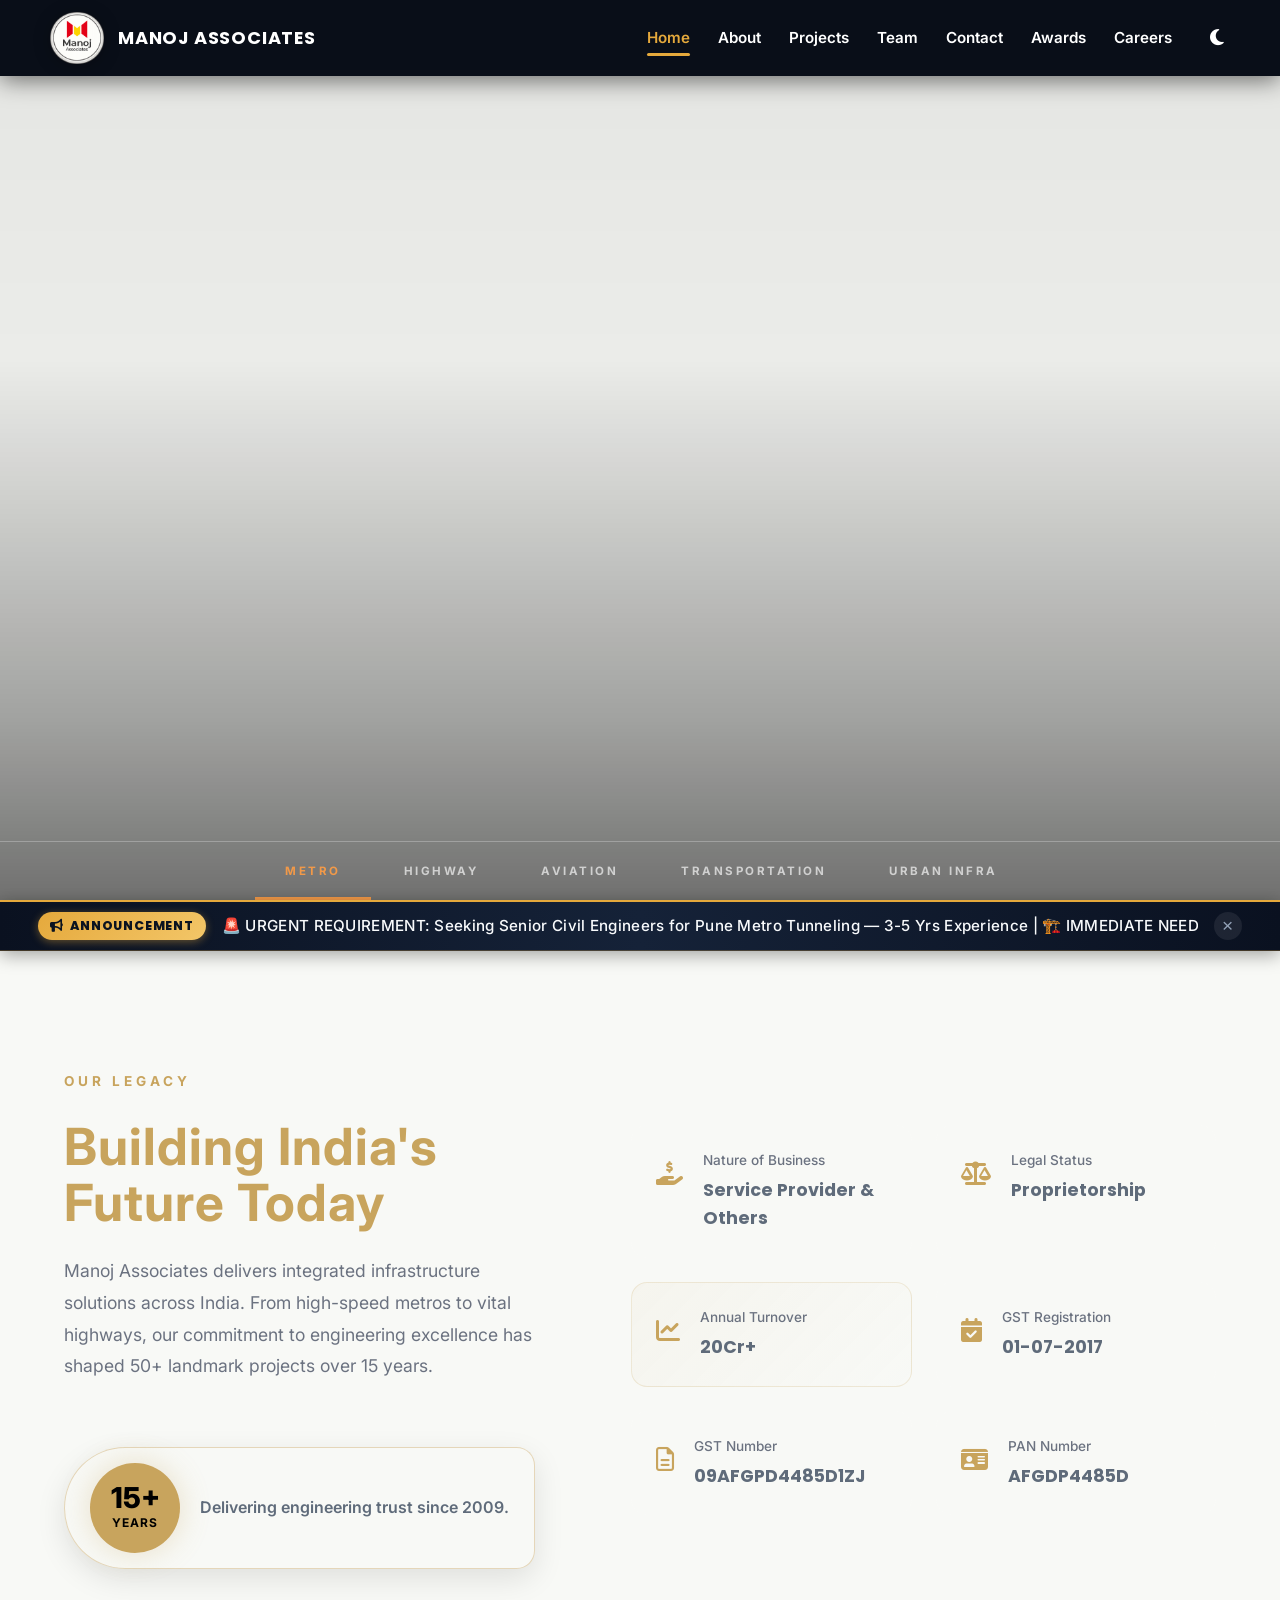
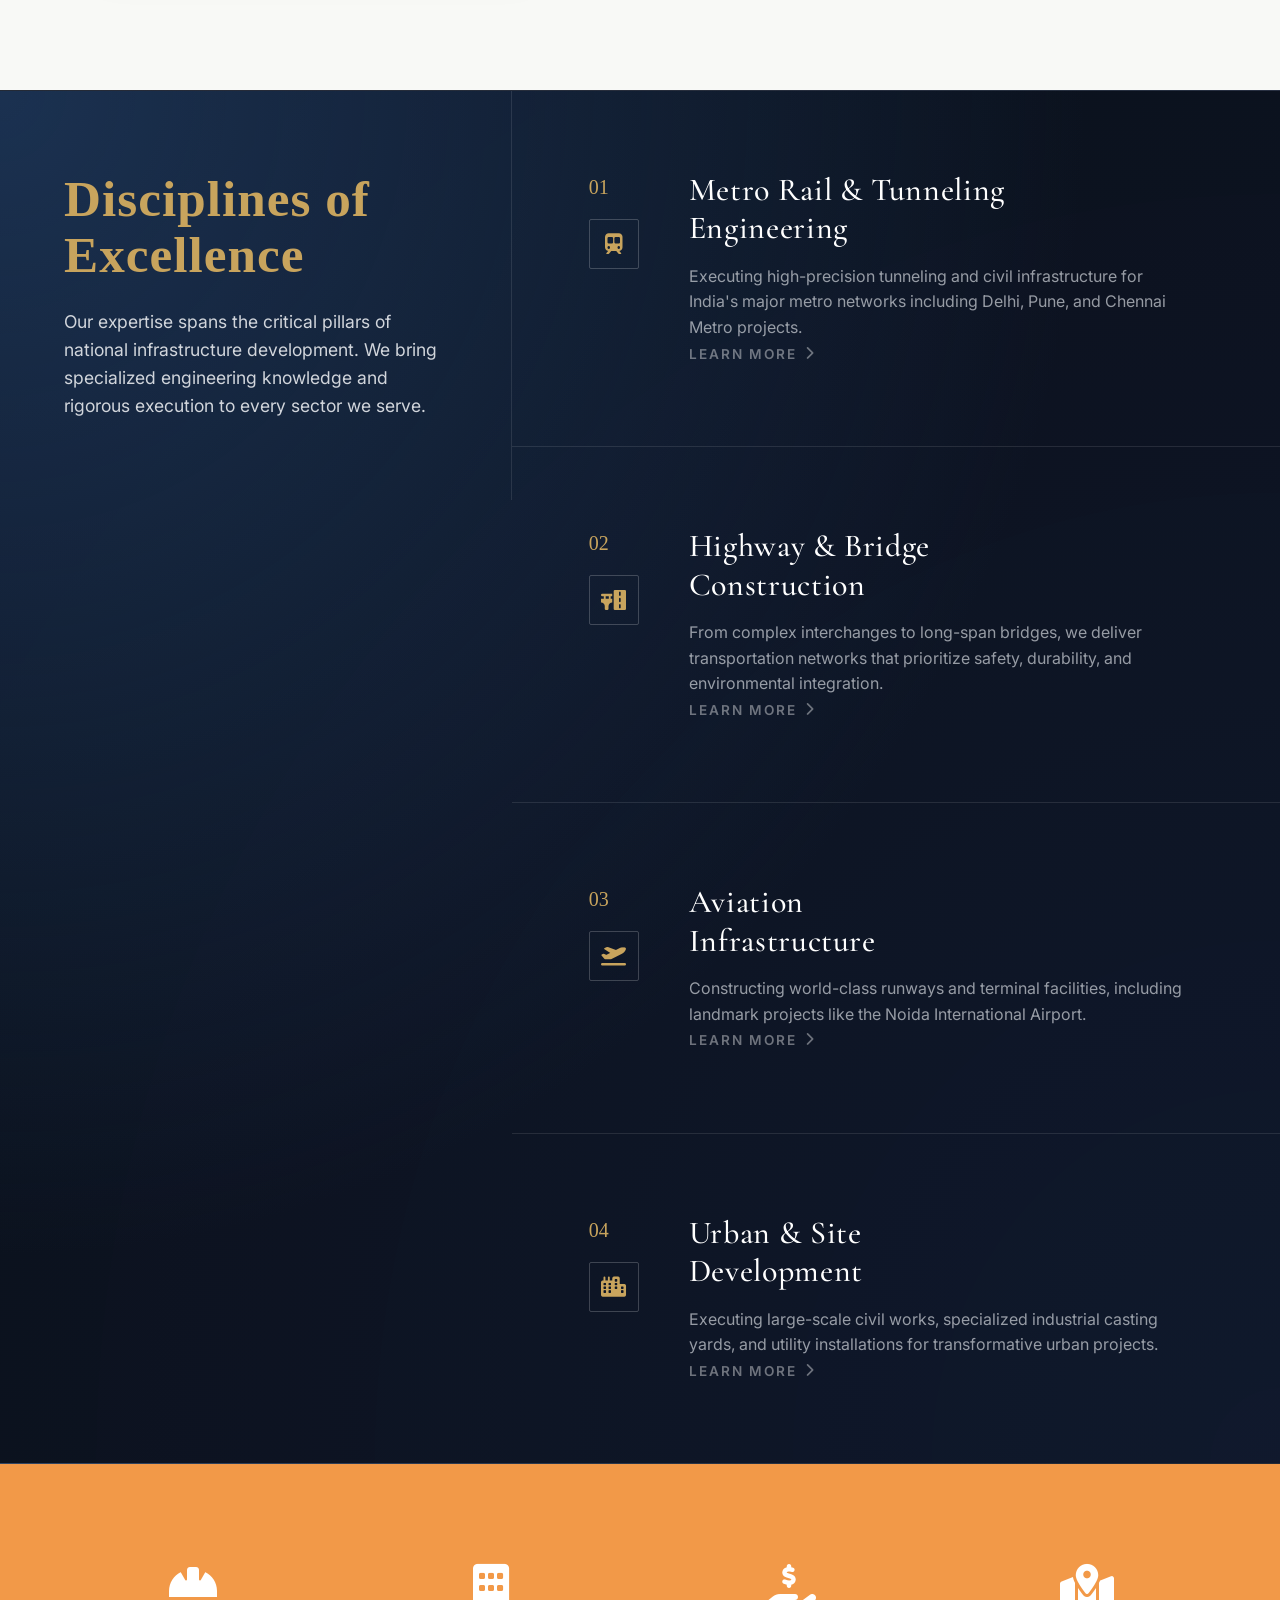
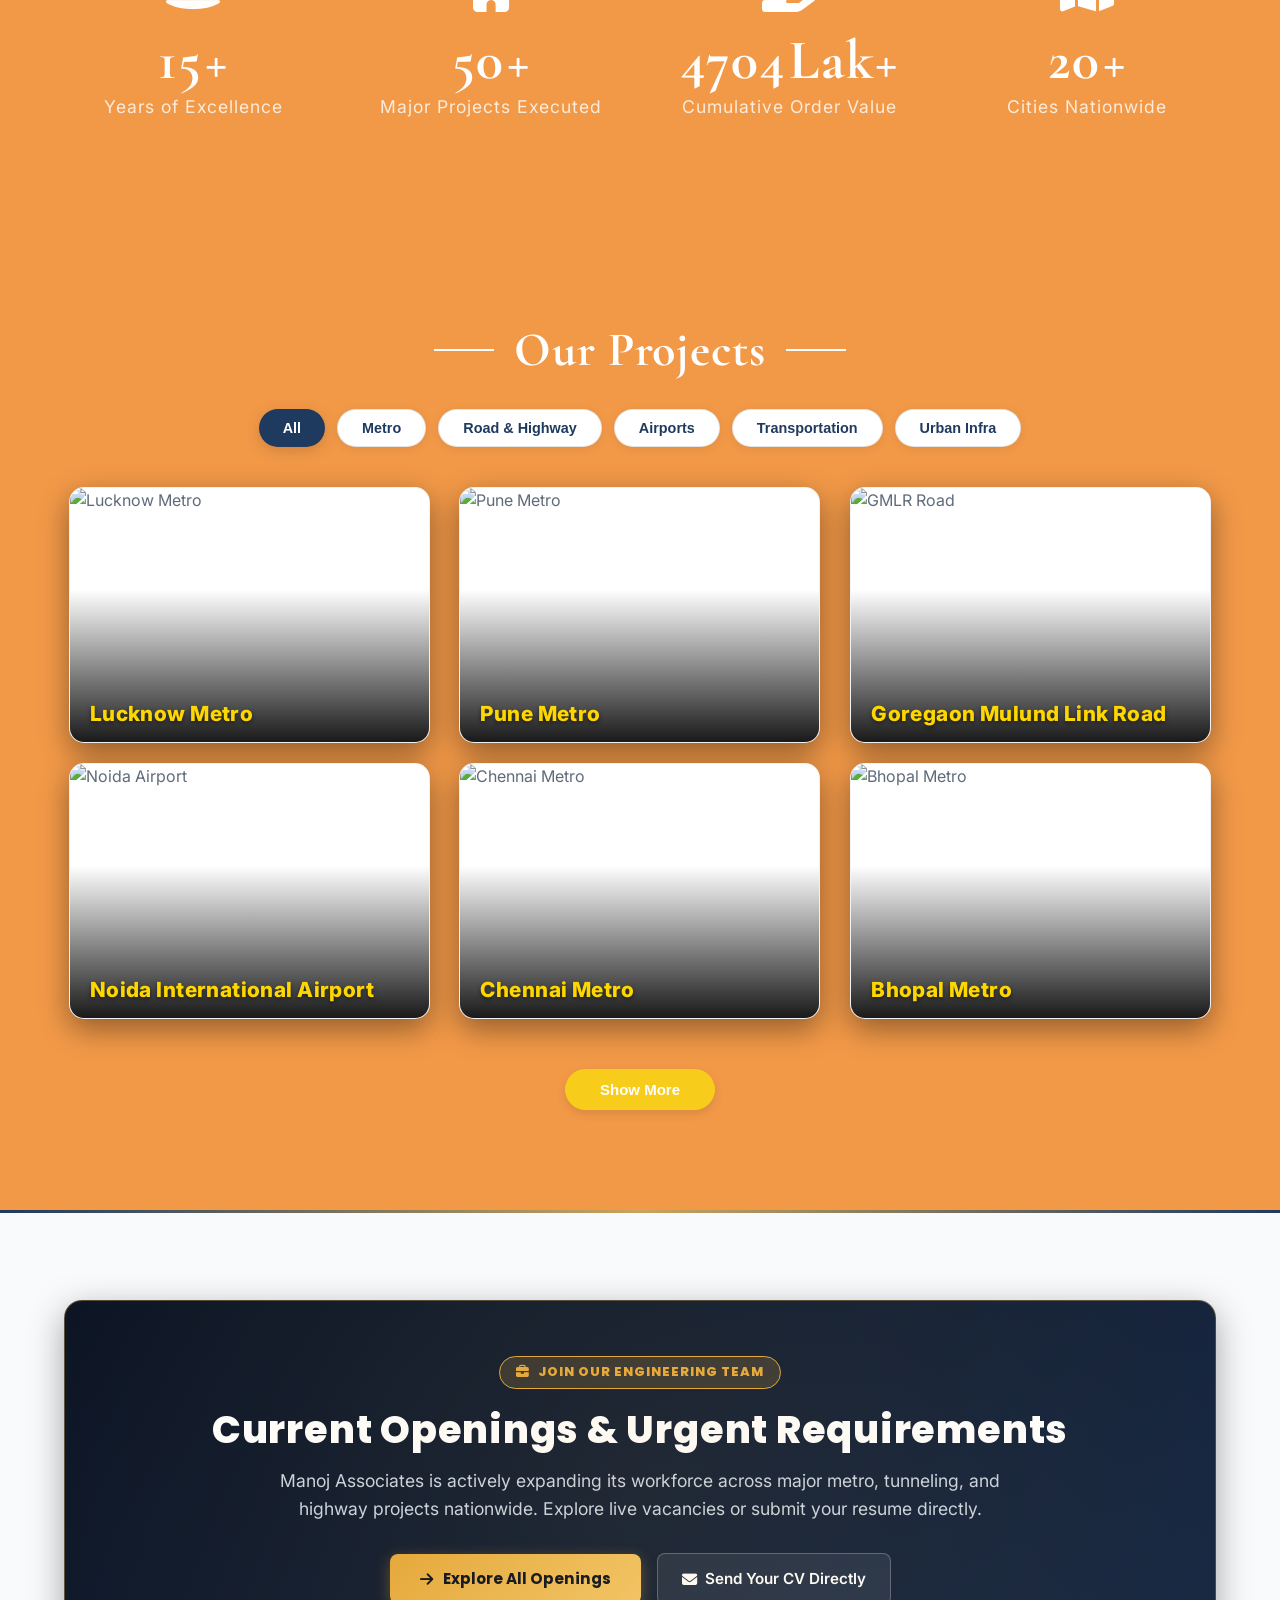
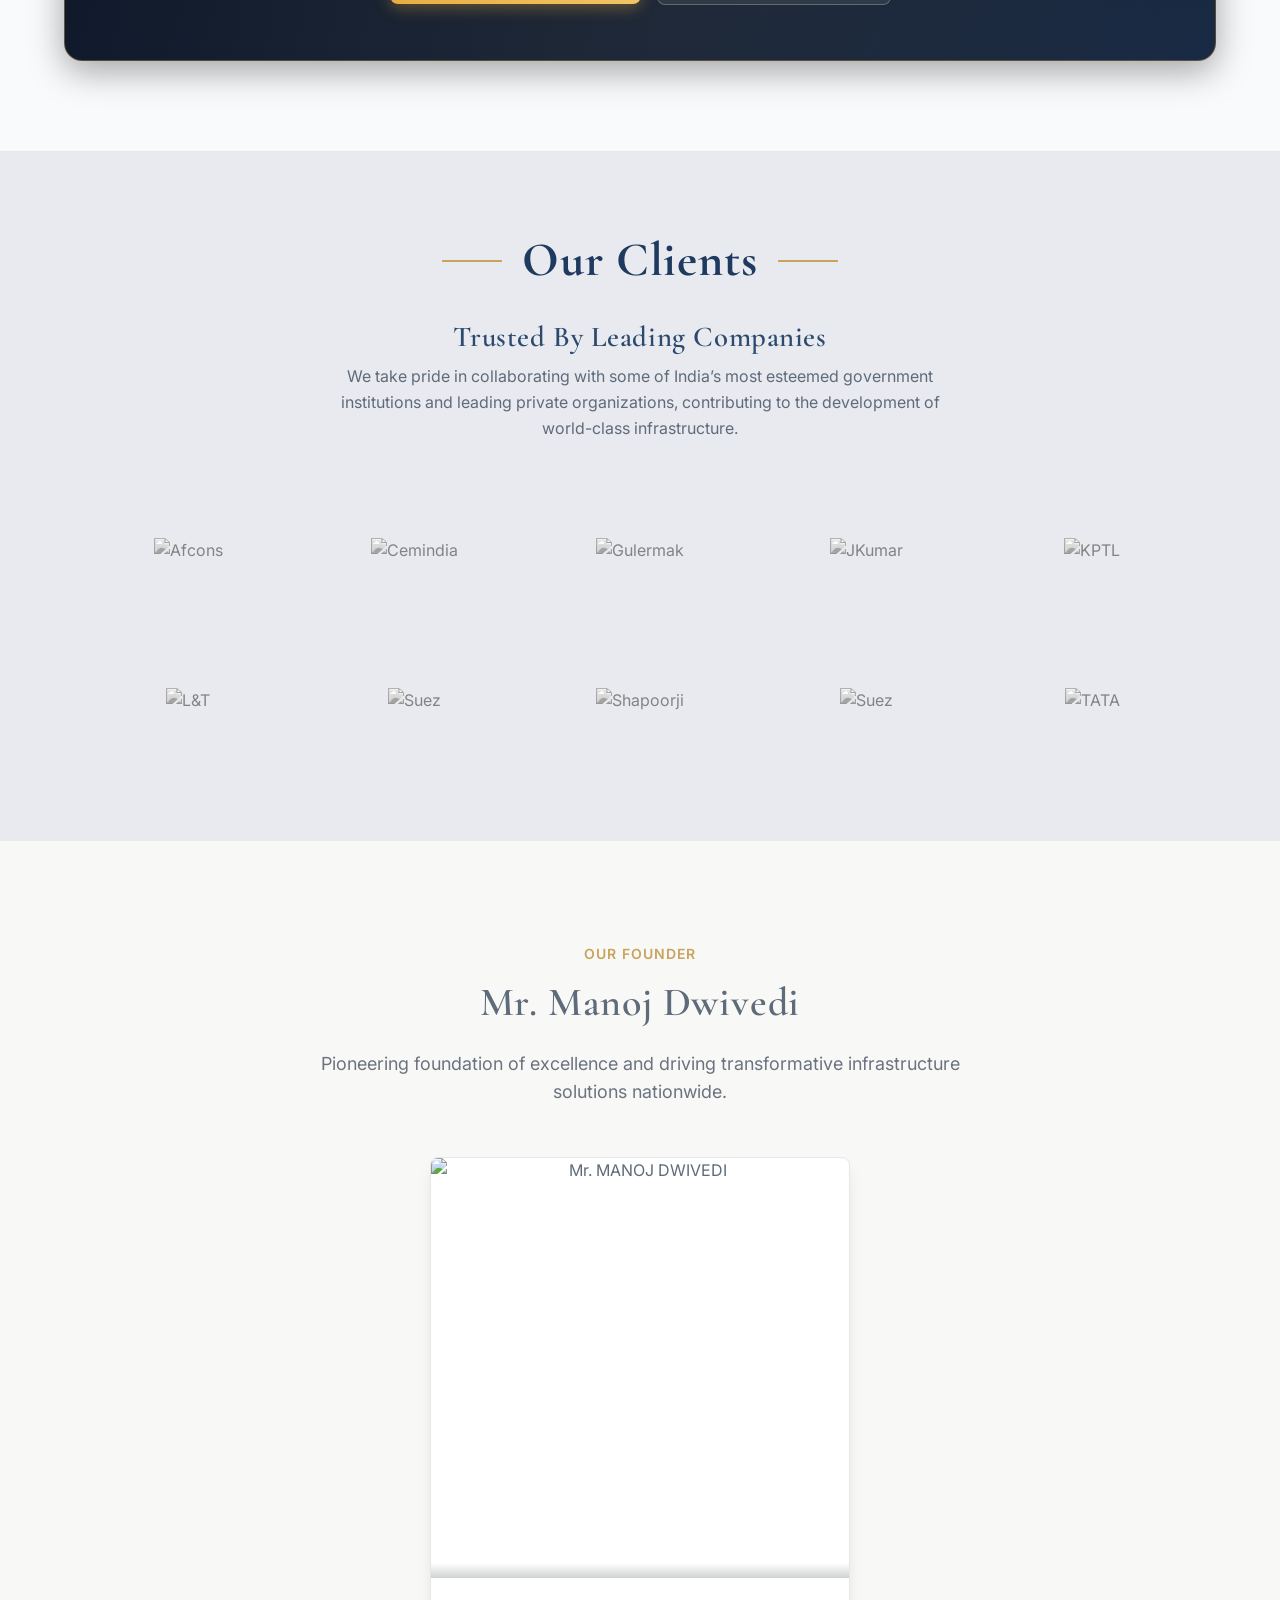
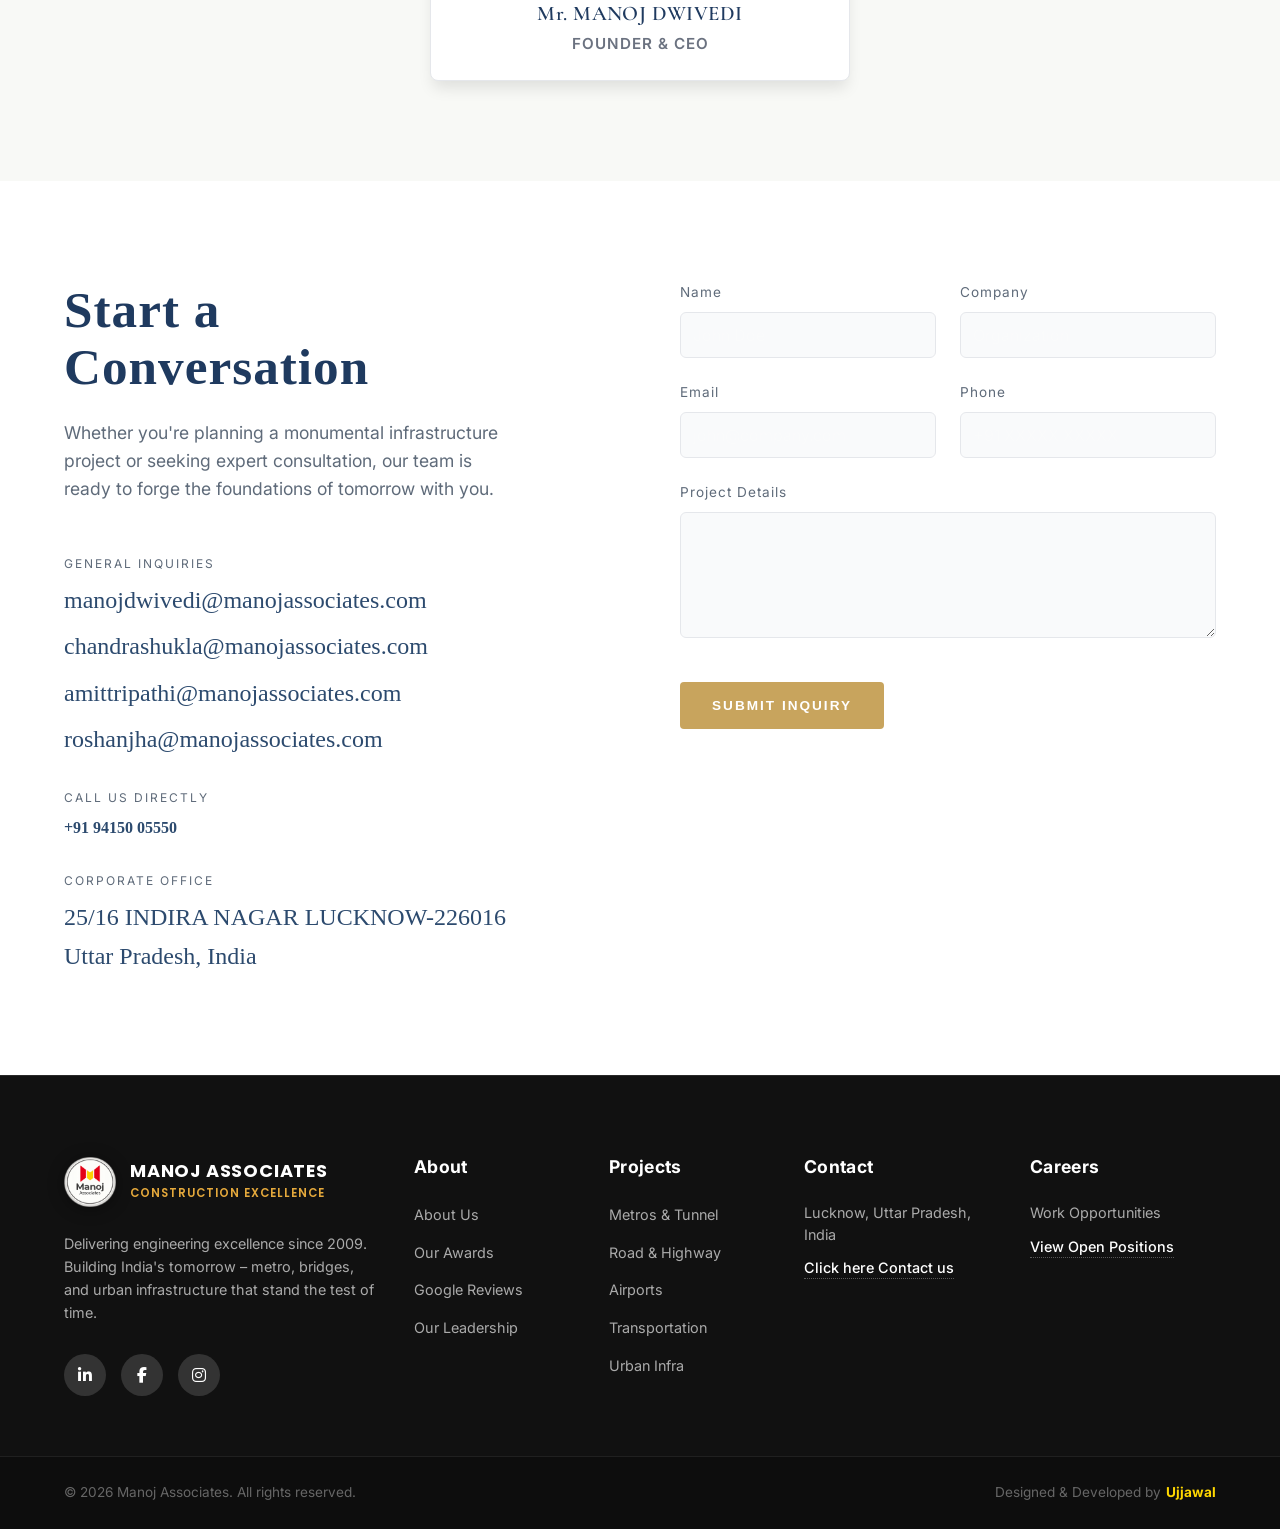
==== commit e15f6fe6: "feat: enhance brand identity, add careers page, live announcement sync, and admin dashboard" ====
--- a/index.html
+++ b/index.html
@@ -100,7 +100,7 @@
     <link rel="stylesheet" href="https://cdnjs.cloudflare.com/ajax/libs/font-awesome/6.4.0/css/all.min.css">
 
     <!-- Custom CSS -->
-    <link rel="stylesheet" href="style.css?v=12">
+    <link rel="stylesheet" href="style.css?v=29">
 
     <!-- Sitemap reference -->
     <link rel="sitemap" type="application/xml" href="/sitemap.xml">
@@ -108,16 +108,14 @@
 
 <body>
 
-
-    <!-- Header / Navbar -->
+    <!-- Header / Navbar (Permanently Fixed at top: 0) -->
     <header class="header">
         <div class="container navbar">
-            <a href="#" class="logo">
-                <div class="logo-box"><img loading="eager" src="homeSlider/logo.png"></div>
-                <div class="logo-text">
-                    <span class="logo-name">MANOJ ASSOCIATES </span>
-                    <span class="logo-sub">Construction Excellence</span>
-                </div>
+            <a href="#" class="logo" aria-label="Manoj Associates">
+                <div class="logo-box">
+                    <img loading="eager" src="homeSlider/logo_badge.png" alt="Manoj Associates Logo">
+                </div>
+                <span class="logo-brand-name">MANOJ ASSOCIATES</span>
             </a>
             <button class="mobile-menu-btn" aria-label="Toggle menu">
                 <i class="fa-solid fa-bars"></i>
@@ -132,6 +130,7 @@
                 <a href="#team">Team</a>
                 <a href="#contact">Contact</a>
                 <a href="awards.html">Awards</a>
+                <a href="careers.html" id="nav-careers-link">Careers</a>
                 <button id="theme-toggle" class="theme-toggle-btn" aria-label="Toggle Dark/Light Mode">
                     <i class="fa-solid fa-moon"></i>
                 </button>
@@ -141,15 +140,13 @@
 
     <!-- Hero Section — J. Kumar Style Full-Screen + Category Nav -->
     <section id="home" class="hero-jkumar">
- <!-- homeSlider/9th.png -->
-  <!-- link road/link-1th.jpeg -->
         <!-- Background Slides (one per category) -->
         <div class="hjk-slides">
-            <div class="hjk-slide active"   data-cat="metro"      style="background-image: url('pune metro/1th.png')"></div>
-            <div class="hjk-slide"          data-cat="highway"    style="background-image: url('homeSlider/9th.png ')"></div>
-            <div class="hjk-slide"          data-cat="aviation"   style="background-image: url('airport/airport_1th.png')"></div>
-            <div class="hjk-slide"          data-cat="transport"  style="background-image: url('chennai_mtero/chennai_5th.jpeg')"></div>
-            <div class="hjk-slide"          data-cat="urban"      style="background-image: url('taj.png')"></div>
+            <div class="hjk-slide active" data-cat="metro" style="background-image: url('pune metro/1th.png')"></div>
+            <div class="hjk-slide" data-cat="highway" style="background-image: url('homeSlider/9th.png')"></div>
+            <div class="hjk-slide" data-cat="aviation" style="background-image: url('airport/airport_1th.png')"></div>
+            <div class="hjk-slide" data-cat="transport" style="background-image: url('chennai_mtero/chennai_5th.jpeg')"></div>
+            <div class="hjk-slide" data-cat="urban" style="background-image: url('taj.png')"></div>
         </div>
 
         <!-- Overlay -->
@@ -160,17 +157,22 @@
             <div class="hjk-cat-line"></div>
             <div class="hjk-cat-inner">
                 <button class="hjk-cat active" data-cat="metro">METRO</button>
-                <button class="hjk-cat"        data-cat="highway">HIGHWAY</button>
-                <button class="hjk-cat"        data-cat="aviation">AVIATION</button>
-                <button class="hjk-cat"        data-cat="transport">TRANSPORTATION</button>
-                <button class="hjk-cat"        data-cat="urban">URBAN INFRA</button>
+                <button class="hjk-cat" data-cat="highway">HIGHWAY</button>
+                <button class="hjk-cat" data-cat="aviation">AVIATION</button>
+                <button class="hjk-cat" data-cat="transport">TRANSPORTATION</button>
+                <button class="hjk-cat" data-cat="urban">URBAN INFRA</button>
             </div>
         </nav>
-
     </section>
 
-
-
+    <!-- ===================== HOMEPAGE ANNOUNCEMENT BANNER (Directly Below Hero) ===================== -->
+    <div id="announcement-ticker" class="hero-announcement-strip" style="display:none;">
+        <div class="announcement-badge"><i class="fa-solid fa-bullhorn"></i> ANNOUNCEMENT</div>
+        <div class="announcement-marquee">
+            <span class="announcement-text" id="ticker-text"></span>
+        </div>
+        <button class="announcement-close" id="ticker-close" aria-label="Close Announcement">&times;</button>
+    </div>
 
     <!-- About Us Section -->
     <section id="about" class="about section animate-on-scroll">
@@ -647,6 +649,27 @@
         </div>
     </section>
 
+
+    <!-- ===================== CAREERS & URGENT REQUIREMENTS CTA ===================== -->
+    <section id="requirements" class="requirements-section animate-on-scroll">
+        <div class="container">
+            <div class="careers-home-cta-card">
+                <div class="careers-cta-badge"><i class="fa-solid fa-briefcase"></i> JOIN OUR ENGINEERING TEAM</div>
+                <h2>Current Openings &amp; Urgent Requirements</h2>
+                <p>Manoj Associates is actively expanding its workforce across major metro, tunneling, and highway projects nationwide. Explore live vacancies or submit your resume directly.</p>
+                <div class="careers-cta-actions">
+                    <a href="careers.html" class="btn-cta-explore">
+                        <i class="fa-solid fa-arrow-right"></i> Explore All Openings
+                    </a>
+                    <a href="mailto:manojdwivedi@manojassociates.com?subject=Job%20Application%20-%20Manoj%20Associates" class="btn-cta-direct">
+                        <i class="fa-solid fa-envelope"></i> Send Your CV Directly
+                    </a>
+                </div>
+            </div>
+        </div>
+    </section>
+
+
     <!-- Client Trust Section (JKumar Style Grid) -->
     <section id="clients" class="client-grid-section section">
         <div class="container">
@@ -730,13 +753,9 @@
                             <a href="mailto:roshanjha@manojassociates.com"
                                 class="direct-link">roshanjha@manojassociates.com</a>
                         </div>
-                        <div class="direct-item">
+                                          <div class="direct-item">
                             <span class="direct-label">Call Us Directly</span>
-                            <a href="tel:9415005550 " class="direct-link"> <button type="submit"
-                                    class="btn btn-primary">
-                                    CALL NOW
-                                </button>
-                            </a>
+                            <a href="tel:9415005550" class="direct-link" style="font-size:1rem;font-weight:700;">+91 94150 05550</a>
                         </div>
                         <div class="direct-item">
                             <span class="direct-label">Corporate Office</span>
@@ -808,13 +827,13 @@
             <div class="footer-grid">
                 <!-- Column 1: Brand & socials -->
                 <div class="footer-col brand-col">
-                    <a href="#" class="footer-logo">
+                    <a href="index.html" class="footer-logo" id="footer-logo-secret" aria-label="Manoj Associates">
                         <div class="logo-box">
-                            <img loading="lazy" src="homeSlider/logo.png" alt="Logo">
-                        </div>
-                        <div class="logo-text">
-                            <span class="logo-name">MANOJ ASSOCIATES</span>
-                            <span class="logo-sub">Construction Excellence</span>
+                            <img loading="lazy" src="homeSlider/logo_badge.png" alt="Manoj Associates Logo">
+                        </div>
+                        <div class="footer-brand-text">
+                            <span class="logo-brand-name">MANOJ ASSOCIATES</span>
+                            <span class="footer-tagline">Construction Excellence</span>
                         </div>
                     </a>
                     <p class="footer-desc">
@@ -824,8 +843,10 @@
                     <div class="footer-socials">
                         <a href="https://www.linkedin.com/company/manojassociates/about/?viewAsMember=true"
                             target="_blank" aria-label="LinkedIn"><i class="fa-brands fa-linkedin-in"></i></a>
-                        <a href="#" aria-label="Facebook"><i class="fa-brands fa-facebook-f"></i></a>
-                        <a href="#" aria-label="Instagram"><i class="fa-brands fa-instagram"></i></a>
+                        <a href="https://www.facebook.com/share/1BjyXQ5689/" aria-label="Facebook"><i
+                                class="fa-brands fa-facebook-f"></i></a>
+                        <a href="https://www.instagram.com/manojassociateslucknow?utm_source=qr&igsh=dzFvbWczNDhtenFp"
+                            aria-label="Instagram"><i class="fa-brands fa-instagram"></i></a>
                     </div>
                 </div>
 
@@ -865,8 +886,10 @@
                 <div class="footer-col">
                     <h3>Careers</h3>
                     <p class="footer-info">Work Opportunities</p>
-                    <a href="#contact" class="footer-link-btn">Click here get in touch</a>
-                </div>
+                    <a href="careers.html" class="footer-link-btn">View Open Positions</a>
+                </div>
+
+                <!-- Admin access: footer logo triple-click (hidden) -->
             </div>
         </div>
 
@@ -934,13 +957,77 @@
         </div>
     </div>
 
+    <!-- ===================== APPLY MODAL (Requirements) ===================== -->
+    <div id="apply-modal" class="apply-modal-overlay">
+        <div class="apply-modal">
+            <div class="apply-modal-header">
+                <h3 id="apply-modal-position">Apply for Position</h3>
+                <button class="apply-modal-close" id="apply-modal-close">&times;</button>
+            </div>
+            <div id="apply-modal-body">
+                <div class="apply-modal-body">
+                    <form id="apply-form" autocomplete="off">
+                        <input type="hidden" id="apply-position-hidden">
+                        <div class="apply-form-row">
+                            <div class="apply-form-group">
+                                <label>Full Name *</label>
+                                <input type="text" id="apply-name" placeholder="Your full name" required>
+                            </div>
+                            <div class="apply-form-group">
+                                <label>Phone Number *</label>
+                                <input type="tel" id="apply-phone" placeholder="+91 XXXXX XXXXX" required>
+                            </div>
+                        </div>
+                        <div class="apply-form-group">
+                            <label>Email Address *</label>
+                            <input type="email" id="apply-email" placeholder="yourname@email.com" required>
+                        </div>
+                        <div class="apply-form-group">
+                            <label>Years of Experience</label>
+                            <select id="apply-experience">
+                                <option value="">Select experience range</option>
+                                <option value="Fresher (0-1 Yr)">Fresher (0–1 Year)</option>
+                                <option value="1-3 Years">1–3 Years</option>
+                                <option value="3-5 Years">3–5 Years</option>
+                                <option value="5-8 Years">5–8 Years</option>
+                                <option value="8+ Years">8+ Years</option>
+                            </select>
+                        </div>
+                        <div class="apply-form-group">
+                            <label>Cover Message / Key Qualifications</label>
+                            <textarea id="apply-message" rows="4" placeholder="Briefly describe your relevant experience and why you are a good fit…"></textarea>
+                        </div>
+                    </form>
+                </div>
+                <div class="apply-modal-footer">
+                    <p class="apply-contact-hint">
+                        Or email directly: <a id="apply-email-link" href="mailto:manojdwivedi@manojassociates.com">manojdwivedi@manojassociates.com</a>
+                    </p>
+                    <button class="btn btn-primary" onclick="closeApplyModal()" style="background:transparent;color:var(--text-muted);box-shadow:none;border:1px solid var(--border-color);">Cancel</button>
+                    <button class="btn-submit-apply" id="btn-submit-apply">
+                        <i class="fa-solid fa-paper-plane"></i> Submit Application
+                    </button>
+                </div>
+            </div>
+        </div>
+    </div>
+
+    <!-- Homepage Toast Notification -->
+    <div id="hp-toast" class="hp-toast"></div>
+
+
     <!-- ===================== BACK TO TOP BUTTON ===================== -->
     <button id="back-to-top" aria-label="Back to top">
         <i class="fa-solid fa-chevron-up"></i>
     </button>
 
-    <!-- Scripts -->
-    <script src="script.js?v=2"></script>
+    <!-- Firebase Cloud Sync SDKs -->
+    <script src="https://www.gstatic.com/firebasejs/9.23.0/firebase-app-compat.js"></script>
+    <script src="https://www.gstatic.com/firebasejs/9.23.0/firebase-database-compat.js"></script>
+    <script src="firebase-config.js?v=2"></script>
+
+    <!-- Main Script -->
+    <script src="script.js?v=15"></script>
 </body>
 
 </html>
--- a/style.css
+++ b/style.css
@@ -1,5 +1,5 @@
 /** 
- * CSS for Tiwari Infrastructure Pvt Ltd 
+ * CSS for Manoj Associates 
  * Modern, Professional, Responsive
  */
 
@@ -407,175 +407,255 @@
 }
 
 /* ==========================================
-   Header / Navbar / Top Banner
+   Homepage Announcement Banner (Directly Below Hero)
 ========================================== */
-.top-banner { display: none; }
-
+.hero-announcement-strip {
+  width: 100%;
+  background: linear-gradient(90deg, #0a1120 0%, #152238 50%, #0a1120 100%);
+  border-top: 2px solid #E5A93C;
+  border-bottom: 1px solid rgba(229, 169, 60, 0.25);
+  color: #FFFFFF;
+  display: flex;
+  align-items: center;
+  padding: 10px clamp(16px, 3vw, 40px);
+  gap: 16px;
+  box-shadow: 0 4px 18px rgba(0, 0, 0, 0.35);
+  overflow: hidden;
+  position: relative;
+  z-index: 10;
+  transition: all 0.3s ease;
+}
+
+/* Color Theme Variants */
+.hero-announcement-strip.style-urgent {
+  background: linear-gradient(90deg, #0a1120 0%, #152238 50%, #0a1120 100%) !important;
+  border-top-color: #E5A93C !important;
+}
+.hero-announcement-strip.style-urgent .announcement-badge {
+  background: linear-gradient(135deg, #E5A93C, #F3C668) !important;
+  color: #0B1320 !important;
+}
+
+.hero-announcement-strip.style-warning {
+  background: linear-gradient(90deg, #2b0b00 0%, #681f08 50%, #2b0b00 100%) !important;
+  border-top-color: #FF5722 !important;
+  border-bottom-color: rgba(255, 87, 34, 0.35) !important;
+}
+.hero-announcement-strip.style-warning .announcement-badge {
+  background: linear-gradient(135deg, #FF5722, #FF8A65) !important;
+  color: #FFFFFF !important;
+  box-shadow: 0 2px 8px rgba(255, 87, 34, 0.4) !important;
+}
+
+.hero-announcement-strip.style-success {
+  background: linear-gradient(90deg, #031e0e 0%, #0d4624 50%, #031e0e 100%) !important;
+  border-top-color: #2ECC71 !important;
+  border-bottom-color: rgba(46, 204, 113, 0.3) !important;
+}
+.hero-announcement-strip.style-success .announcement-badge {
+  background: linear-gradient(135deg, #2ECC71, #58D68D) !important;
+  color: #031e0e !important;
+  box-shadow: 0 2px 8px rgba(46, 204, 113, 0.4) !important;
+}
+
+.hero-announcement-strip.style-dark {
+  background: linear-gradient(90deg, #050505 0%, #1c1c1c 50%, #050505 100%) !important;
+  border-top-color: #6B7280 !important;
+  border-bottom-color: rgba(107, 114, 128, 0.25) !important;
+}
+.hero-announcement-strip.style-dark .announcement-badge {
+  background: linear-gradient(135deg, #374151, #4B5563) !important;
+  color: #FFFFFF !important;
+  box-shadow: 0 2px 8px rgba(107, 114, 128, 0.4) !important;
+}
+
+.announcement-badge {
+  display: inline-flex;
+  align-items: center;
+  gap: 6px;
+  background: linear-gradient(135deg, #E5A93C, #F3C668);
+  color: #0B1320;
+  font-family: 'Poppins', -apple-system, BlinkMacSystemFont, sans-serif;
+  font-size: 0.78rem;
+  font-weight: 800;
+  letter-spacing: 0.8px;
+  padding: 4px 12px;
+  border-radius: 20px;
+  text-transform: uppercase;
+  flex-shrink: 0;
+  box-shadow: 0 2px 8px rgba(229, 169, 60, 0.4);
+  transition: all 0.3s ease;
+}
+
+.announcement-badge i {
+  font-size: 0.82rem;
+}
+
+.announcement-marquee {
+  flex: 1;
+  overflow: hidden;
+  white-space: nowrap;
+  position: relative;
+}
+
+.announcement-text {
+  display: inline-block;
+  font-family: 'Inter', sans-serif;
+  font-size: 0.95rem;
+  font-weight: 500;
+  color: #F8FAFC;
+  letter-spacing: 0.3px;
+  animation: marqueeScroll 25s linear infinite;
+}
+
+.announcement-marquee:hover .announcement-text {
+  animation-play-state: paused;
+}
+
+@keyframes marqueeScroll {
+  0% { transform: translateX(0%); }
+  100% { transform: translateX(-50%); }
+}
+
+.announcement-close {
+  background: rgba(255, 255, 255, 0.08);
+  border: none;
+  color: #94A3B8;
+  width: 28px;
+  height: 28px;
+  border-radius: 50%;
+  font-size: 1.2rem;
+  cursor: pointer;
+  display: flex;
+  align-items: center;
+  justify-content: center;
+  line-height: 1;
+  transition: all 0.2s ease;
+  flex-shrink: 0;
+}
+
+.announcement-close:hover {
+  background: #E5A93C;
+  color: #0B1320;
+  transform: rotate(90deg);
+}
+
+@media (max-width: 768px) {
+  .hero-announcement-strip {
+    padding: 8px 12px;
+    gap: 10px;
+  }
+  .announcement-badge {
+    font-size: 0.70rem;
+    padding: 3px 8px;
+  }
+  .announcement-text {
+    font-size: 0.85rem;
+  }
+}
+
+/* Fixed Header Navbar */
 .header {
   position: fixed;
   top: 0;
   left: 0;
+  right: 0;
   width: 100%;
   border-bottom: none;
   z-index: 1000;
-  background: transparent;
-  transition: background 0.4s ease, box-shadow 0.4s ease;
-}
-
-/* On hero — all nav text must be white */
-.header:not(.scrolled) .nav-links a:not(.nav-btn),
-.header:not(.scrolled) .theme-toggle-btn i,
-.header:not(.scrolled) .mobile-menu-btn i,
-.header:not(.scrolled) .logo-name,
-.header:not(.scrolled) .logo-sub {
-  color: #ffffff !important;
-}
-
-.header:not(.scrolled) .nav-links a.active,
-.header:not(.scrolled) .nav-links a:hover {
-  color: #F29948 !important;
-}
-
-.header:not(.scrolled) .nav-links a::after {
-  background-color: rgba(255,255,255,0.6) !important;
-}
-
-
-.header.scrolled {
-  position: fixed;
-  top: 0;
-  box-shadow: var(--shadow-md);
-  padding: 5px 0;
-  background-color: #000000; /* Matching solid black as requested */
-  backdrop-filter: blur(10px);
-}
-
-.header.scrolled .nav-links a:not(.nav-btn):not(.nav-dropdown-item),
-.header.scrolled .nav-dropdown-trigger,
-.header.scrolled .nav-chevron,
-.header.scrolled .theme-toggle-btn i,
-.header.scrolled .mobile-menu-btn i,
-.header.scrolled .logo-name,
-.header.scrolled .logo-sub {
-  /* color: #FFFFFF !important; */
-  color: #B1B7C1;
-}
-
-.header.scrolled .nav-links a.active,
-.header.scrolled .nav-links a:hover,
-.header.scrolled .nav-dropdown:hover .nav-dropdown-trigger {
-  color: var(--accent-color) !important;
-}
-
-.header.scrolled .nav-links a::after,
-.header.scrolled .nav-dropdown-trigger::after {
-  background-color: #FFFFFF !important;
+  background: rgba(5, 10, 20, 0.98);
+  backdrop-filter: blur(12px);
+  -webkit-backdrop-filter: blur(12px);
+  box-shadow: 0 4px 25px rgba(0, 0, 0, 0.55);
+  margin: 0;
+  padding: 0;
+  transition: all 0.3s ease;
 }
 
 .navbar {
   display: flex;
   align-items: center;
   justify-content: space-between;
-  height: 110px;
-  /* Increased to fit the larger logo */
-  transition: var(--transition);
-  padding: 0 5%;
-  max-width: none;
+  height: 76px;
+  transition: height 0.3s ease, padding 0.3s ease;
+  padding: 0 clamp(16px, 4vw, 50px);
+  max-width: 1440px;
+  margin: 0 auto;
+  width: 100%;
 }
 
 .header.scrolled .navbar {
-  height: 70px;
+  height: 68px;
 }
 
 .logo {
-  display: flex;
-  align-items: center;
-  gap: 0px;
-  /* Zero gap — text will be pulled even closer with margin */
-  color: var(--text-main);
+  display: inline-flex;
+  align-items: center;
+  gap: 14px;
   text-decoration: none;
+  flex-shrink: 0;
 }
 
 .logo-box {
-  height: 100px;
-  /* Maximum visibility on laptop */
-  width: 120px;
-  display: flex;
-  align-items: center;
-  justify-content: flex-start;
-  overflow: visible;
-  transition: var(--transition);
+  height: 54px;
+  width: 54px;
+  display: flex;
+  align-items: center;
+  justify-content: center;
+  flex-shrink: 0;
+  transition: all 0.3s ease;
+}
+
+.header.scrolled .logo-box {
+  height: 44px;
+  width: 44px;
 }
 
 .logo-box img {
   height: 100%;
-  width: auto;
-  max-width: 320px;
-  /* Increased for laptop clarity */
+  width: 100%;
   object-fit: contain;
-  display: block;
-}
-
-.logo-text {
-  display: flex;
-  flex-direction: column;
-  margin-left: 0;
-  /* Keep it tight to the logo-box */
-}
-
-.header.scrolled .logo-box {
-  height: 100px;
-  /* Smaller when sticky header is active */
+  filter: drop-shadow(0 2px 8px rgba(0, 0, 0, 0.35));
+}
+
+.logo-brand-name {
+  font-family: 'Poppins', -apple-system, BlinkMacSystemFont, 'Segoe UI', Roboto, sans-serif;
+  font-weight: 700;
+  font-size: 1.12rem;
+  letter-spacing: 0.8px;
+  color: #FFFFFF !important;
+  text-transform: uppercase;
+  white-space: nowrap;
+  line-height: 1;
+}
+
+.header.scrolled .logo-brand-name {
+  font-size: 1rem;
 }
 
 @media (max-width: 768px) {
+  .header {
+    position: fixed !important;
+    top: 0 !important;
+    left: 0 !important;
+    right: 0 !important;
+    background: #060b14 !important;
+    box-shadow: 0 3px 18px rgba(0, 0, 0, 0.7) !important;
+    margin: 0 !important;
+    padding: 0 !important;
+  }
   .logo-box {
-    height: 90px !important;
-    /* Slightly smaller for better balance */
-    width: auto;
-    margin-right: -10px;
-    display: flex;
-    align-items: center;
-  }
-
-  .logo-box img {
-    height: 80% !important;
-    width: auto;
-  }
-
-  .logo-name {
-    font-size: 14px !important;
-    font-weight: 700;
-  }
-
-  .logo-sub {
-    font-size: 8px !important;
-  }
-
+    height: 40px !important;
+    width: 40px !important;
+  }
+  .logo-brand-name {
+    font-size: 0.90rem !important;
+    letter-spacing: 0.4px;
+  }
   .navbar {
-    padding: 0 10px;
-    height: 90px !important;
-    min-height: 90px;
-    border-bottom: none !important;
-  }
-
-  .header.scrolled .navbar {
-    height: 70px !important;
-    min-height: 70px;
-  }
-
-  .header.scrolled .logo-box {
-    height: 60px !important;
-  }
-
-  .header.scrolled .logo-name {
-    font-size: 13px !important; /* Smaller text on scroll to match smaller logo */
-  }
-
-  .header.scrolled .logo-sub {
-    font-size: 8px !important;
-  }
-
+    height: 62px !important;
+    padding: 0 16px !important;
+  }
 }
 
 /* Enhanced Footer Mobile Fix */
@@ -587,31 +667,25 @@
   }
 
   .footer-logo {
-    justify-content: center;
+    justify-content: flex-start;
     margin-bottom: 20px;
-    gap: 0 !important;
-  }
-
-  .footer-logo img {
-    height: 70px !important; /* Smaller logo for mobile footer */
-    width: auto;
-    margin: 0;
-  }
-
-  .footer-logo .logo-text {
-    margin-left: -5px !important; /* Pull text very close to the circle */
-  }
-
-  /* Force light colors in footer branding regardless of theme */
-  .footer-logo .logo-name {
+    gap: 12px !important;
+  }
+
+  .footer-logo .logo-box {
+    height: 44px !important;
+    width: 44px !important;
+  }
+
+  .footer-logo .logo-brand-name {
     color: #ffffff !important;
-    font-size: 18px !important;
+    font-size: 0.98rem !important;
     text-align: left;
   }
 
-  .footer-logo .logo-sub {
-    color: var(--accent-color) !important;
-    font-size: 10px !important;
+  .footer-tagline {
+    color: #E5A93C !important;
+    font-size: 0.65rem !important;
     text-align: left;
   }
 
@@ -626,68 +700,46 @@
 }
 
 
-.logo-text {
-  display: flex;
-  flex-direction: column;
-  margin-left: -10px;
-  /* Pull text inside the logo-box area for minimum gap */
-}
-
-.logo-name {
-  font-family: 'Poppins', sans-serif;
-  font-weight: 600; /* Semibold as requested */
-  font-size: 16px; /* SS1 spec: Default size */
-  line-height: 1.1;
-  letter-spacing: -0.5px;
-  color: #999999; /* SS1 spec: Specific grey color */
-  transition: all 0.3s ease;
-}
-
-.header.scrolled .logo-name {
-  color: #FFFFFF; /* SS2 spec: White color on scroll */
-  font-size: 14px; /* SS2 spec: Reduced size on scroll */
-}
-
-.logo-sub {
-  font-size: 0.65rem;
-  color: var(--text-muted);
-  font-weight: 400;
-  letter-spacing: 0.5px;
-}
-
 .nav-links {
   display: flex;
-  gap: 32px;
-  align-items: center;
+  gap: 28px;
+  align-items: center;
+  list-style: none;
+  margin: 0;
+  padding: 0;
 }
 
 .nav-links a:not(.nav-btn) {
   font-weight: 600;
-  color: var(--text-main);
+  color: #FFFFFF !important;
   position: relative;
   font-size: 0.95rem;
+  text-decoration: none;
+  padding: 6px 0;
+  transition: color 0.2s ease;
+  line-height: 1;
 }
 
 .nav-links a:not(.nav-btn)::after {
   content: '';
   position: absolute;
-  bottom: -6px;
+  bottom: -4px;
   left: 0;
   width: 0;
-  height: 2px;
-  background-color: var(--text-main);
-  transition: var(--transition);
+  height: 2.5px;
+  background-color: #E5A93C;
+  border-radius: 2px;
+  transition: width 0.25s ease;
 }
 
 .nav-links a:not(.nav-btn):hover,
 .nav-links a.active:not(.nav-btn) {
-  color: var(--text-highlight);
+  color: #E5A93C !important;
 }
 
 .nav-links a:not(.nav-btn):hover::after,
-.nav-links a.active:not(.nav-btn):after {
+.nav-links a.active:not(.nav-btn)::after {
   width: 100%;
-  background-color: var(--text-highlight);
 }
 
 .nav-btn {
@@ -698,28 +750,72 @@
 .theme-toggle-btn {
   background: none;
   border: none;
-  color: var(--text-main);
-  font-size: 1.2rem;
+  color: #FFFFFF !important;
+  font-size: 1.15rem;
   cursor: pointer;
-  transition: var(--transition);
+  transition: transform 0.25s ease, color 0.2s ease;
   display: flex;
   align-items: center;
   justify-content: center;
-  padding: 5px;
-}
-
-.theme-toggle-btn:hover {
-  color: var(--accent-color);
-  transform: rotate(15deg);
+  padding: 6px;
+  margin-left: 4px;
 }
 
 .mobile-menu-btn {
   display: none;
   background: none;
   border: none;
-  font-size: 1.5rem;
-  color: var(--text-main);
+  font-size: 1.6rem;
+  color: #FFFFFF !important;
   cursor: pointer;
+  padding: 6px 10px;
+  line-height: 1;
+  z-index: 1005;
+}
+
+@media (max-width: 992px) {
+  .mobile-menu-btn {
+    display: flex !important;
+    align-items: center;
+    justify-content: center;
+  }
+
+  .nav-links {
+    position: fixed;
+    top: 0;
+    right: -100%;
+    width: 290px;
+    max-width: 85vw;
+    height: 100vh;
+    background: rgba(6, 11, 24, 0.98);
+    backdrop-filter: blur(16px);
+    flex-direction: column;
+    align-items: flex-start;
+    padding: 90px 28px 40px;
+    gap: 16px;
+    transition: right 0.35s cubic-bezier(0.4, 0, 0.2, 1);
+    box-shadow: -10px 0 35px rgba(0, 0, 0, 0.65);
+    z-index: 1003;
+    border-left: 1px solid rgba(255, 255, 255, 0.08);
+  }
+
+  .nav-links.open {
+    right: 0 !important;
+  }
+
+  .nav-links a {
+    font-size: 1.05rem !important;
+    width: 100%;
+    padding: 10px 0;
+    border-bottom: 1px solid rgba(255, 255, 255, 0.06);
+    color: #FFFFFF !important;
+  }
+
+  .nav-links a:hover,
+  .nav-links a.active {
+    color: #E5A93C !important;
+    padding-left: 6px;
+  }
 }
 
 /* ==========================================
@@ -2495,39 +2591,54 @@
 }
 
 .footer-logo {
-  display: flex;
-  align-items: center;
-  gap: 0;
-  /* Match navbar's minimal gap style */
-  margin-bottom: 25px;
+  display: inline-flex;
+  align-items: center;
+  gap: 14px;
+  margin-bottom: 24px;
   text-decoration: none;
   white-space: nowrap;
-  /* Prevent name from wrapping to 2 lines */
-}
-
-.footer-logo img {
-  height: 80px;
-  /* Scaling slightly down for better footer fit while matching ratio */
-  width: auto;
-  max-width: 120px;
+}
+
+.footer-logo .logo-box {
+  height: 52px;
+  width: 52px;
+  display: flex;
+  align-items: center;
+  justify-content: center;
+  flex-shrink: 0;
+}
+
+.footer-logo .logo-box img {
+  height: 100%;
+  width: 100%;
   object-fit: contain;
-}
-
-/* Match Footer logo text to Navbar standard */
-.footer-logo .logo-name {
+  filter: drop-shadow(0 2px 8px rgba(0, 0, 0, 0.4));
+}
+
+.footer-brand-text {
+  display: flex;
+  flex-direction: column;
+  gap: 4px;
+}
+
+.footer-logo .logo-brand-name {
+  font-family: 'Poppins', -apple-system, BlinkMacSystemFont, 'Segoe UI', Roboto, sans-serif;
+  font-weight: 700;
+  font-size: 1.12rem;
+  letter-spacing: 0.8px;
+  color: #FFFFFF !important;
+  text-transform: uppercase;
+  white-space: nowrap;
+  line-height: 1;
+}
+
+.footer-tagline {
   font-family: 'Poppins', sans-serif;
-  font-weight: 600; /* Fixed Weight based on navbar */
-  font-size: 16px; /* 16px as requested */
-  color: #ffffff !important;
-  transition: all 0.3s ease;
-  letter-spacing: -0.5px;
-}
-
-.footer-logo .logo-sub {
-  font-family: 'Poppins', sans-serif;
-  color: var(--accent-color) !important;
-  font-size: 0.65rem;
-  letter-spacing: 0.5px;
+  font-size: 0.72rem;
+  font-weight: 600;
+  letter-spacing: 1px;
+  color: #E5A93C !important;
+  text-transform: uppercase;
 }
 
 
@@ -4737,3 +4848,618 @@
     color: var(--accent-color);
     transform: translateX(5px);
 }
+
+/* ==========================================
+   ANNOUNCEMENT TICKER
+========================================== */
+.announcement-ticker {
+  background: var(--primary-color);
+  color: #fff;
+  padding: 9px 0;
+  overflow: hidden;
+  white-space: nowrap;
+  position: relative;
+  z-index: 200;
+  border-bottom: 2px solid var(--accent-color);
+  display: flex;
+  align-items: center;
+}
+.announcement-ticker.style-warning { background: #7B3100; }
+.announcement-ticker.style-success { background: #1B5E20; }
+.announcement-ticker.style-dark    { background: #111; }
+
+.ticker-label {
+  background: var(--accent-color);
+  color: #1F3A5F;
+  font-size: 0.65rem;
+  font-weight: 800;
+  letter-spacing: 1.5px;
+  text-transform: uppercase;
+  padding: 4px 12px;
+  margin-right: 16px;
+  flex-shrink: 0;
+  border-radius: 0 4px 4px 0;
+}
+.ticker-content {
+  flex: 1;
+  overflow: hidden;
+}
+.ticker-inner {
+  display: inline-block;
+  animation: ticker-move 40s linear infinite;
+  font-size: 0.82rem;
+  font-weight: 500;
+  letter-spacing: 0.2px;
+}
+@keyframes ticker-move {
+  0%   { transform: translateX(100vw); }
+  100% { transform: translateX(-100%); }
+}
+.ticker-close-btn {
+  flex-shrink: 0;
+  color: rgba(255,255,255,0.5);
+  background: none;
+  border: none;
+  font-size: 1rem;
+  cursor: pointer;
+  padding: 0 14px;
+  transition: color 0.2s;
+}
+.ticker-close-btn:hover { color: #fff; }
+
+
+/* Homepage Careers CTA Card */
+.careers-home-cta-card {
+  background: linear-gradient(135deg, #0a1324 0%, #162844 100%);
+  border: 1px solid rgba(229, 169, 60, 0.35);
+  border-radius: 18px;
+  padding: clamp(30px, 5vw, 55px) clamp(20px, 4vw, 50px);
+  text-align: center;
+  color: #FFFFFF;
+  box-shadow: 0 10px 35px rgba(0, 0, 0, 0.35);
+  position: relative;
+  overflow: hidden;
+}
+
+.careers-home-cta-card::before {
+  content: '';
+  position: absolute;
+  top: -50%;
+  left: -50%;
+  width: 200%;
+  height: 200%;
+  background: radial-gradient(circle, rgba(229, 169, 60, 0.08) 0%, transparent 60%);
+  pointer-events: none;
+}
+
+.careers-cta-badge {
+  display: inline-flex;
+  align-items: center;
+  gap: 8px;
+  background: rgba(229, 169, 60, 0.18);
+  border: 1px solid #E5A93C;
+  color: #E5A93C;
+  font-family: 'Poppins', sans-serif;
+  font-size: 0.8rem;
+  font-weight: 800;
+  letter-spacing: 1px;
+  text-transform: uppercase;
+  padding: 5px 16px;
+  border-radius: 20px;
+  margin-bottom: 18px;
+}
+
+.careers-home-cta-card h2 {
+  font-family: 'Poppins', sans-serif;
+  font-size: clamp(1.6rem, 3vw, 2.4rem);
+  font-weight: 800;
+  color: #FFFFFF;
+  margin-bottom: 14px;
+}
+
+.careers-home-cta-card p {
+  font-size: clamp(0.95rem, 1.5vw, 1.1rem);
+  color: #CBD5E1;
+  max-width: 720px;
+  margin: 0 auto 30px;
+  line-height: 1.6;
+}
+
+.careers-cta-actions {
+  display: flex;
+  align-items: center;
+  justify-content: center;
+  gap: 16px;
+  flex-wrap: wrap;
+}
+
+.btn-cta-explore {
+  background: linear-gradient(135deg, #E5A93C, #F3C668);
+  color: #0B1320 !important;
+  font-family: 'Poppins', sans-serif;
+  font-weight: 700;
+  font-size: 0.95rem;
+  padding: 13px 30px;
+  border-radius: 8px;
+  text-decoration: none;
+  display: inline-flex;
+  align-items: center;
+  gap: 10px;
+  transition: all 0.3s ease;
+  box-shadow: 0 4px 15px rgba(229, 169, 60, 0.35);
+}
+
+.btn-cta-explore:hover {
+  transform: translateY(-3px);
+  box-shadow: 0 8px 25px rgba(229, 169, 60, 0.5);
+}
+
+.btn-cta-direct {
+  background: rgba(255, 255, 255, 0.08);
+  border: 1px solid rgba(255, 255, 255, 0.25);
+  color: #FFFFFF !important;
+  font-weight: 600;
+  font-size: 0.95rem;
+  padding: 13px 24px;
+  border-radius: 8px;
+  text-decoration: none;
+  display: inline-flex;
+  align-items: center;
+  gap: 8px;
+  transition: all 0.3s ease;
+}
+
+.btn-cta-direct:hover {
+  background: rgba(255, 255, 255, 0.18);
+  border-color: #FFFFFF;
+}
+
+/* ==========================================
+   REQUIREMENTS & CAREERS SECTION
+========================================== */
+.requirements-section {
+  padding: 90px 0;
+  background: var(--bg-gray);
+  position: relative;
+  overflow: hidden;
+}
+.requirements-section::before {
+  content: '';
+  position: absolute;
+  top: 0;
+  left: 0;
+  right: 0;
+  height: 3px;
+  background: linear-gradient(90deg, var(--primary-color), var(--accent-color), var(--primary-color));
+}
+
+.req-section-header {
+  text-align: center;
+  margin-bottom: 50px;
+}
+.req-section-header .section-tag-small {
+  display: inline-block;
+  font-size: 0.7rem;
+  font-weight: 700;
+  letter-spacing: 3px;
+  text-transform: uppercase;
+  color: var(--accent-color);
+  margin-bottom: 14px;
+}
+.req-section-header h2 {
+  font-size: clamp(1.8rem, 4vw, 2.6rem);
+  font-weight: 800;
+  color: var(--primary-color);
+  margin-bottom: 16px;
+  line-height: 1.2;
+}
+[data-theme="dark"] .req-section-header h2 { color: var(--text-main); }
+.req-section-header p {
+  font-size: 1rem;
+  color: var(--text-muted);
+  max-width: 660px;
+  margin: 0 auto;
+  line-height: 1.7;
+}
+
+/* Filter Pills */
+.req-filter-pills {
+  display: flex;
+  justify-content: center;
+  flex-wrap: wrap;
+  gap: 10px;
+  margin-bottom: 40px;
+}
+.req-pill {
+  padding: 8px 20px;
+  border-radius: 30px;
+  border: 1.5px solid var(--border-color);
+  background: var(--bg-main);
+  color: var(--text-muted);
+  font-size: 0.82rem;
+  font-weight: 600;
+  cursor: pointer;
+  transition: all 0.25s;
+  letter-spacing: 0.2px;
+}
+.req-pill:hover {
+  border-color: var(--accent-color);
+  color: var(--accent-color);
+  background: rgba(200,164,93,0.06);
+}
+.req-pill.active {
+  background: var(--primary-color);
+  border-color: var(--primary-color);
+  color: #fff;
+  box-shadow: 0 4px 14px rgba(31,58,95,0.25);
+}
+[data-theme="dark"] .req-pill.active { box-shadow: 0 4px 14px rgba(0,0,0,0.4); }
+
+/* Requirements Grid */
+.req-cards-grid {
+  display: grid;
+  grid-template-columns: repeat(auto-fill, minmax(340px, 1fr));
+  gap: 22px;
+}
+
+/* Requirement Card */
+.req-card {
+  background: var(--bg-darker);
+  border: 1px solid var(--border-color);
+  border-radius: 14px;
+  padding: 26px;
+  transition: all 0.3s cubic-bezier(0.4, 0, 0.2, 1);
+  position: relative;
+  overflow: hidden;
+  display: flex;
+  flex-direction: column;
+  gap: 14px;
+}
+.req-card::before {
+  content: '';
+  position: absolute;
+  top: 0;
+  left: 0;
+  right: 0;
+  height: 3px;
+  background: linear-gradient(90deg, var(--primary-color), var(--accent-color));
+  transform: scaleX(0);
+  transform-origin: left;
+  transition: transform 0.35s ease;
+}
+.req-card:hover {
+  transform: translateY(-4px);
+  box-shadow: var(--shadow-lg);
+  border-color: var(--accent-color);
+}
+.req-card:hover::before { transform: scaleX(1); }
+
+.req-card-header {
+  display: flex;
+  justify-content: space-between;
+  align-items: flex-start;
+  gap: 10px;
+}
+.req-card-title {
+  font-size: 1rem;
+  font-weight: 700;
+  color: var(--primary-color);
+  line-height: 1.3;
+  flex: 1;
+}
+[data-theme="dark"] .req-card-title { color: var(--text-main); }
+
+/* Urgency Badges */
+.req-urgency-badge {
+  font-size: 0.64rem;
+  font-weight: 800;
+  letter-spacing: 0.5px;
+  text-transform: uppercase;
+  padding: 4px 10px;
+  border-radius: 20px;
+  white-space: nowrap;
+  flex-shrink: 0;
+  animation: badge-pulse 2.5s ease-in-out infinite;
+}
+@keyframes badge-pulse {
+  0%, 100% { opacity: 1; }
+  50% { opacity: 0.75; }
+}
+.req-urgency-badge.urgent {
+  background: rgba(229,57,53,0.12);
+  color: #C62828;
+  border: 1px solid rgba(229,57,53,0.3);
+}
+[data-theme="dark"] .req-urgency-badge.urgent { background: rgba(229,57,53,0.18); color: #ff8a80; }
+.req-urgency-badge.immediate {
+  background: rgba(245,124,0,0.12);
+  color: #E65100;
+  border: 1px solid rgba(245,124,0,0.3);
+}
+[data-theme="dark"] .req-urgency-badge.immediate { background: rgba(245,124,0,0.18); color: #ffb74d; }
+.req-urgency-badge.active {
+  background: rgba(46,125,50,0.1);
+  color: #2E7D32;
+  border: 1px solid rgba(46,125,50,0.25);
+  animation: none;
+}
+[data-theme="dark"] .req-urgency-badge.active { background: rgba(46,125,50,0.18); color: #a5d6a7; }
+.req-urgency-badge.pipeline {
+  background: rgba(21,101,192,0.1);
+  color: #1565C0;
+  border: 1px solid rgba(21,101,192,0.2);
+  animation: none;
+}
+[data-theme="dark"] .req-urgency-badge.pipeline { background: rgba(21,101,192,0.18); color: #90caf9; }
+
+.req-card-meta {
+  display: flex;
+  flex-wrap: wrap;
+  gap: 12px;
+}
+.req-meta-item {
+  display: flex;
+  align-items: center;
+  gap: 6px;
+  font-size: 0.8rem;
+  color: var(--text-muted);
+}
+.req-meta-item i {
+  color: var(--accent-color);
+  font-size: 0.85rem;
+  width: 14px;
+}
+
+.req-card-desc {
+  font-size: 0.85rem;
+  color: var(--text-muted);
+  line-height: 1.6;
+  display: -webkit-box;
+  -webkit-line-clamp: 3;
+  -webkit-box-orient: vertical;
+  overflow: hidden;
+}
+
+.req-card-footer {
+  margin-top: auto;
+  display: flex;
+  justify-content: space-between;
+  align-items: center;
+  gap: 10px;
+  flex-wrap: wrap;
+  padding-top: 14px;
+  border-top: 1px solid var(--border-color);
+}
+.req-cat-chip {
+  font-size: 0.72rem;
+  font-weight: 700;
+  padding: 4px 12px;
+  border-radius: 20px;
+  background: rgba(31,58,95,0.08);
+  color: var(--primary-color);
+}
+[data-theme="dark"] .req-cat-chip { background: rgba(255,255,255,0.08); color: var(--text-main); }
+
+.btn-apply-now {
+  display: inline-flex;
+  align-items: center;
+  gap: 7px;
+  padding: 9px 20px;
+  background: linear-gradient(135deg, var(--primary-color) 0%, var(--primary-light) 100%);
+  color: #fff;
+  border-radius: 8px;
+  font-size: 0.82rem;
+  font-weight: 700;
+  letter-spacing: 0.3px;
+  transition: all 0.25s;
+  border: none;
+  cursor: pointer;
+  box-shadow: 0 3px 10px rgba(31,58,95,0.2);
+}
+.btn-apply-now:hover {
+  transform: translateY(-1px);
+  box-shadow: 0 6px 18px rgba(31,58,95,0.3);
+  background: linear-gradient(135deg, var(--accent-color) 0%, var(--accent-hover) 100%);
+  color: #1F3A5F;
+}
+
+/* Empty state */
+.req-empty-state {
+  grid-column: 1 / -1;
+  text-align: center;
+  padding: 60px 20px;
+  color: var(--text-muted);
+}
+.req-empty-state i { font-size: 3rem; margin-bottom: 16px; display: block; color: var(--border-color); }
+
+/* ==========================================
+   APPLY MODAL (Requirements)
+========================================== */
+.apply-modal-overlay {
+  position: fixed;
+  inset: 0;
+  z-index: 99999;
+  background: rgba(10, 20, 40, 0.75);
+  backdrop-filter: blur(8px);
+  display: flex;
+  align-items: center;
+  justify-content: center;
+  padding: 30px 20px;
+  opacity: 0;
+  pointer-events: none;
+  transition: opacity 0.3s;
+}
+.apply-modal-overlay.open {
+  opacity: 1;
+  pointer-events: all;
+}
+.apply-modal {
+  background: var(--bg-darker, #ffffff);
+  border-radius: 18px;
+  width: 560px;
+  max-width: 100%;
+  max-height: 85vh;
+  overflow-y: auto;
+  box-shadow: 0 32px 80px rgba(0,0,0,0.5);
+  transform: scale(0.94) translateY(20px);
+  transition: transform 0.3s cubic-bezier(0.34,1.56,0.64,1);
+  border: 1px solid var(--border-color, #E5E7EB);
+  position: relative;
+  z-index: 100000;
+}
+.apply-modal-overlay.open .apply-modal {
+  transform: scale(1) translateY(0);
+}
+
+.apply-modal-header {
+  padding: 26px 30px 20px;
+  border-bottom: 1px solid var(--border-color);
+  display: flex;
+  justify-content: space-between;
+  align-items: flex-start;
+}
+.apply-modal-header h3 {
+  font-size: 1.15rem;
+  font-weight: 700;
+  color: var(--primary-color);
+  line-height: 1.3;
+  flex: 1;
+  padding-right: 16px;
+}
+[data-theme="dark"] .apply-modal-header h3 { color: var(--text-main); }
+.apply-modal-close {
+  background: none;
+  border: none;
+  font-size: 1.4rem;
+  cursor: pointer;
+  color: var(--text-muted);
+  padding: 4px;
+  border-radius: 6px;
+  transition: all 0.2s;
+  flex-shrink: 0;
+}
+.apply-modal-close:hover { background: var(--bg-gray); color: #E53935; }
+
+.apply-modal-body { padding: 26px 30px; }
+.apply-form-group {
+  margin-bottom: 16px;
+}
+.apply-form-group label {
+  display: block;
+  font-size: 0.82rem;
+  font-weight: 600;
+  color: var(--text-main);
+  margin-bottom: 6px;
+}
+.apply-form-group input,
+.apply-form-group select,
+.apply-form-group textarea {
+  width: 100%;
+  border: 1.5px solid var(--border-color);
+  border-radius: 8px;
+  padding: 10px 14px;
+  color: var(--text-main);
+  background: var(--bg-gray);
+  font-family: 'Inter', sans-serif;
+  font-size: 0.9rem;
+  transition: all 0.25s;
+}
+.apply-form-group input:focus,
+.apply-form-group select:focus,
+.apply-form-group textarea:focus {
+  outline: none;
+  border-color: var(--accent-color);
+  box-shadow: 0 0 0 3px rgba(200,164,93,0.12);
+}
+.apply-form-row {
+  display: grid;
+  grid-template-columns: 1fr 1fr;
+  gap: 14px;
+}
+.apply-modal-footer {
+  padding: 18px 30px;
+  border-top: 1px solid var(--border-color);
+  display: flex;
+  justify-content: flex-end;
+  gap: 12px;
+  flex-wrap: wrap;
+  align-items: center;
+}
+.apply-contact-hint {
+  font-size: 0.75rem;
+  color: var(--text-muted);
+  flex: 1;
+}
+.apply-contact-hint a { color: var(--accent-color); font-weight: 600; }
+
+.btn-submit-apply {
+  background: linear-gradient(135deg, var(--primary-color), var(--primary-light));
+  color: #fff;
+  border: none;
+  border-radius: 8px;
+  padding: 11px 24px;
+  font-size: 0.88rem;
+  font-weight: 700;
+  cursor: pointer;
+  transition: all 0.25s;
+  display: inline-flex;
+  align-items: center;
+  gap: 8px;
+  box-shadow: 0 3px 10px rgba(31,58,95,0.2);
+}
+.btn-submit-apply:hover {
+  transform: translateY(-1px);
+  box-shadow: 0 6px 18px rgba(31,58,95,0.3);
+}
+
+/* Apply success state */
+.apply-success {
+  text-align: center;
+  padding: 40px 20px;
+}
+.apply-success-icon {
+  font-size: 3.5rem;
+  color: #2E7D32;
+  margin-bottom: 16px;
+}
+.apply-success h4 {
+  font-size: 1.2rem;
+  font-weight: 700;
+  margin-bottom: 10px;
+  color: var(--primary-color);
+}
+[data-theme="dark"] .apply-success h4 { color: var(--text-main); }
+.apply-success p { font-size: 0.88rem; color: var(--text-muted); line-height: 1.6; }
+
+/* Toast on homepage */
+.hp-toast {
+  position: fixed;
+  bottom: 80px;
+  right: 24px;
+  z-index: 8000;
+  background: #1B5E20;
+  color: #fff;
+  padding: 14px 20px;
+  border-radius: 10px;
+  font-size: 0.88rem;
+  font-weight: 500;
+  box-shadow: 0 8px 30px rgba(0,0,0,0.25);
+  transform: translateY(80px);
+  opacity: 0;
+  transition: all 0.35s cubic-bezier(0.34,1.56,0.64,1);
+  display: flex;
+  align-items: center;
+  gap: 10px;
+  max-width: 340px;
+}
+.hp-toast.show { transform: translateY(0); opacity: 1; }
+
+/* Responsive */
+@media (max-width: 768px) {
+  .req-cards-grid { grid-template-columns: 1fr; }
+  .apply-form-row { grid-template-columns: 1fr; }
+  .apply-modal-body { padding: 20px; }
+  .apply-modal-footer { padding: 16px 20px; }
+  .apply-modal-header { padding: 20px 20px 16px; }
+  .requirements-section { padding: 60px 0; }
+}
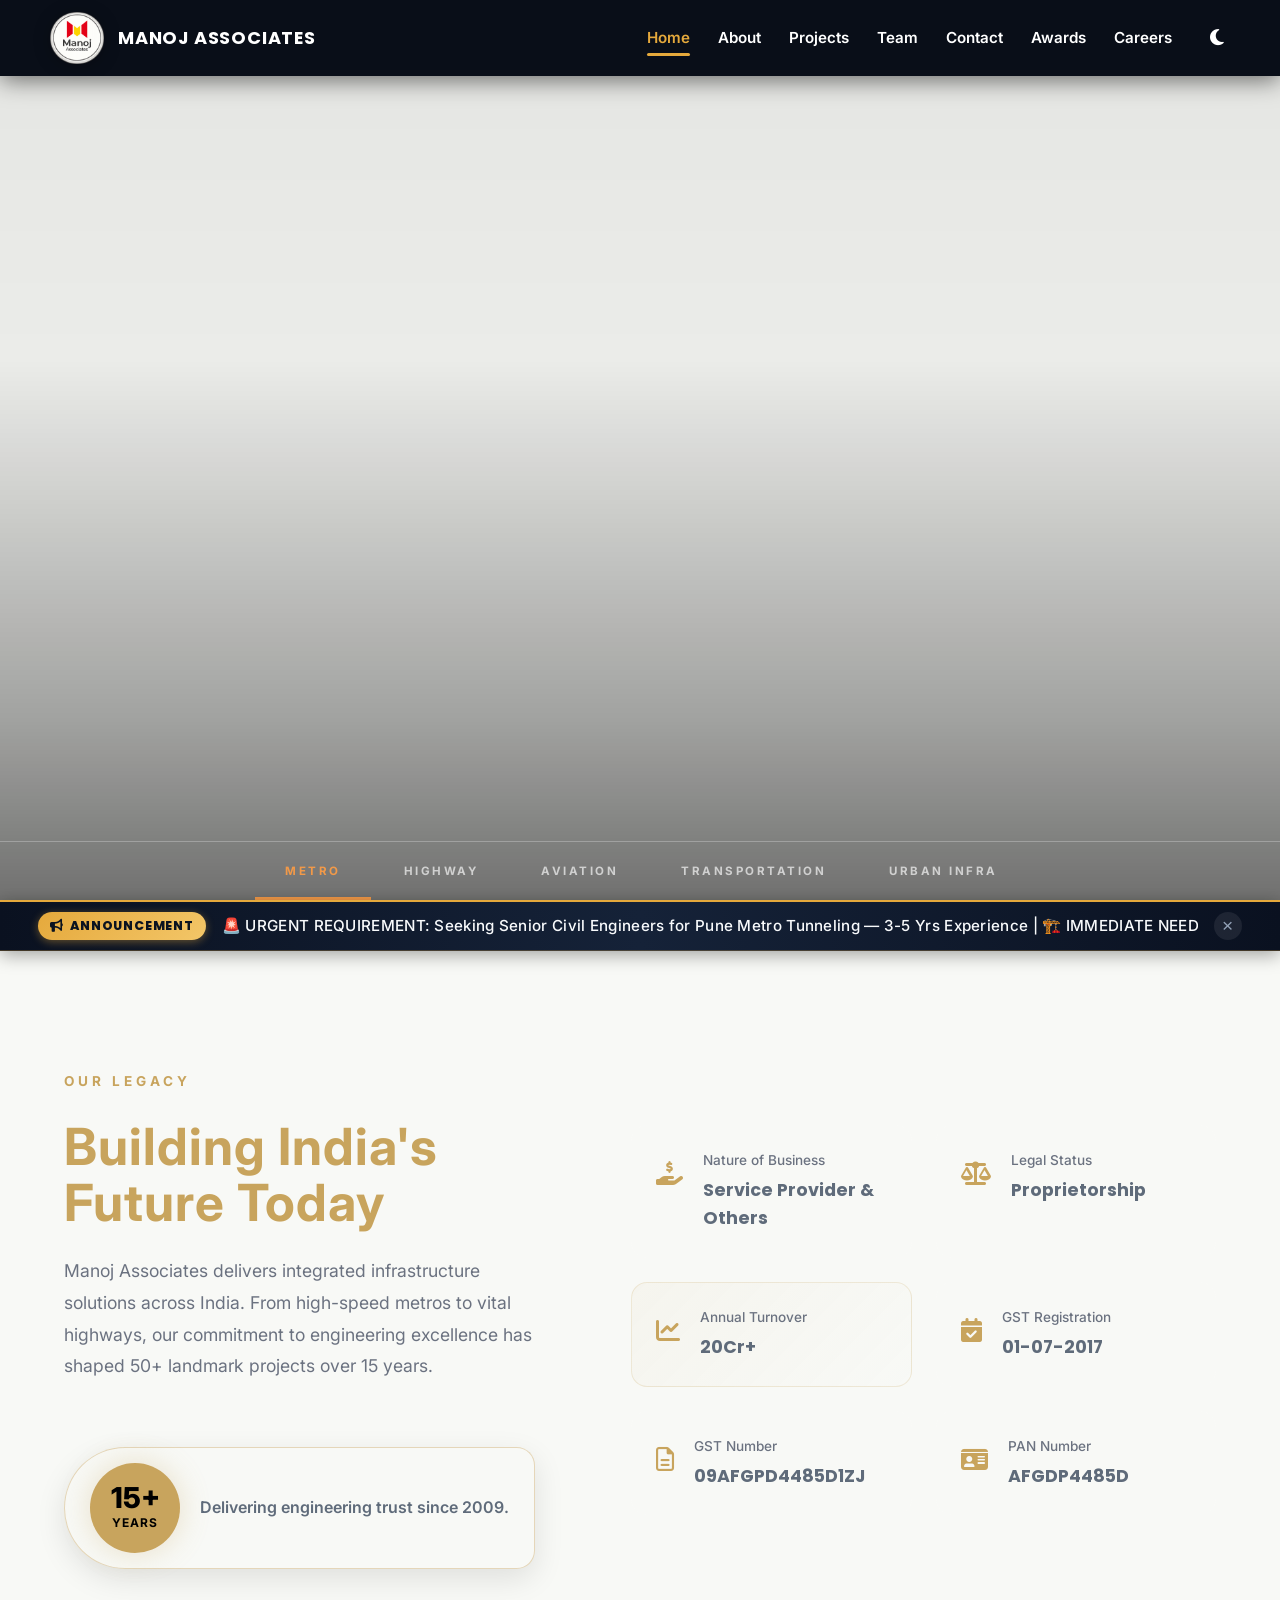
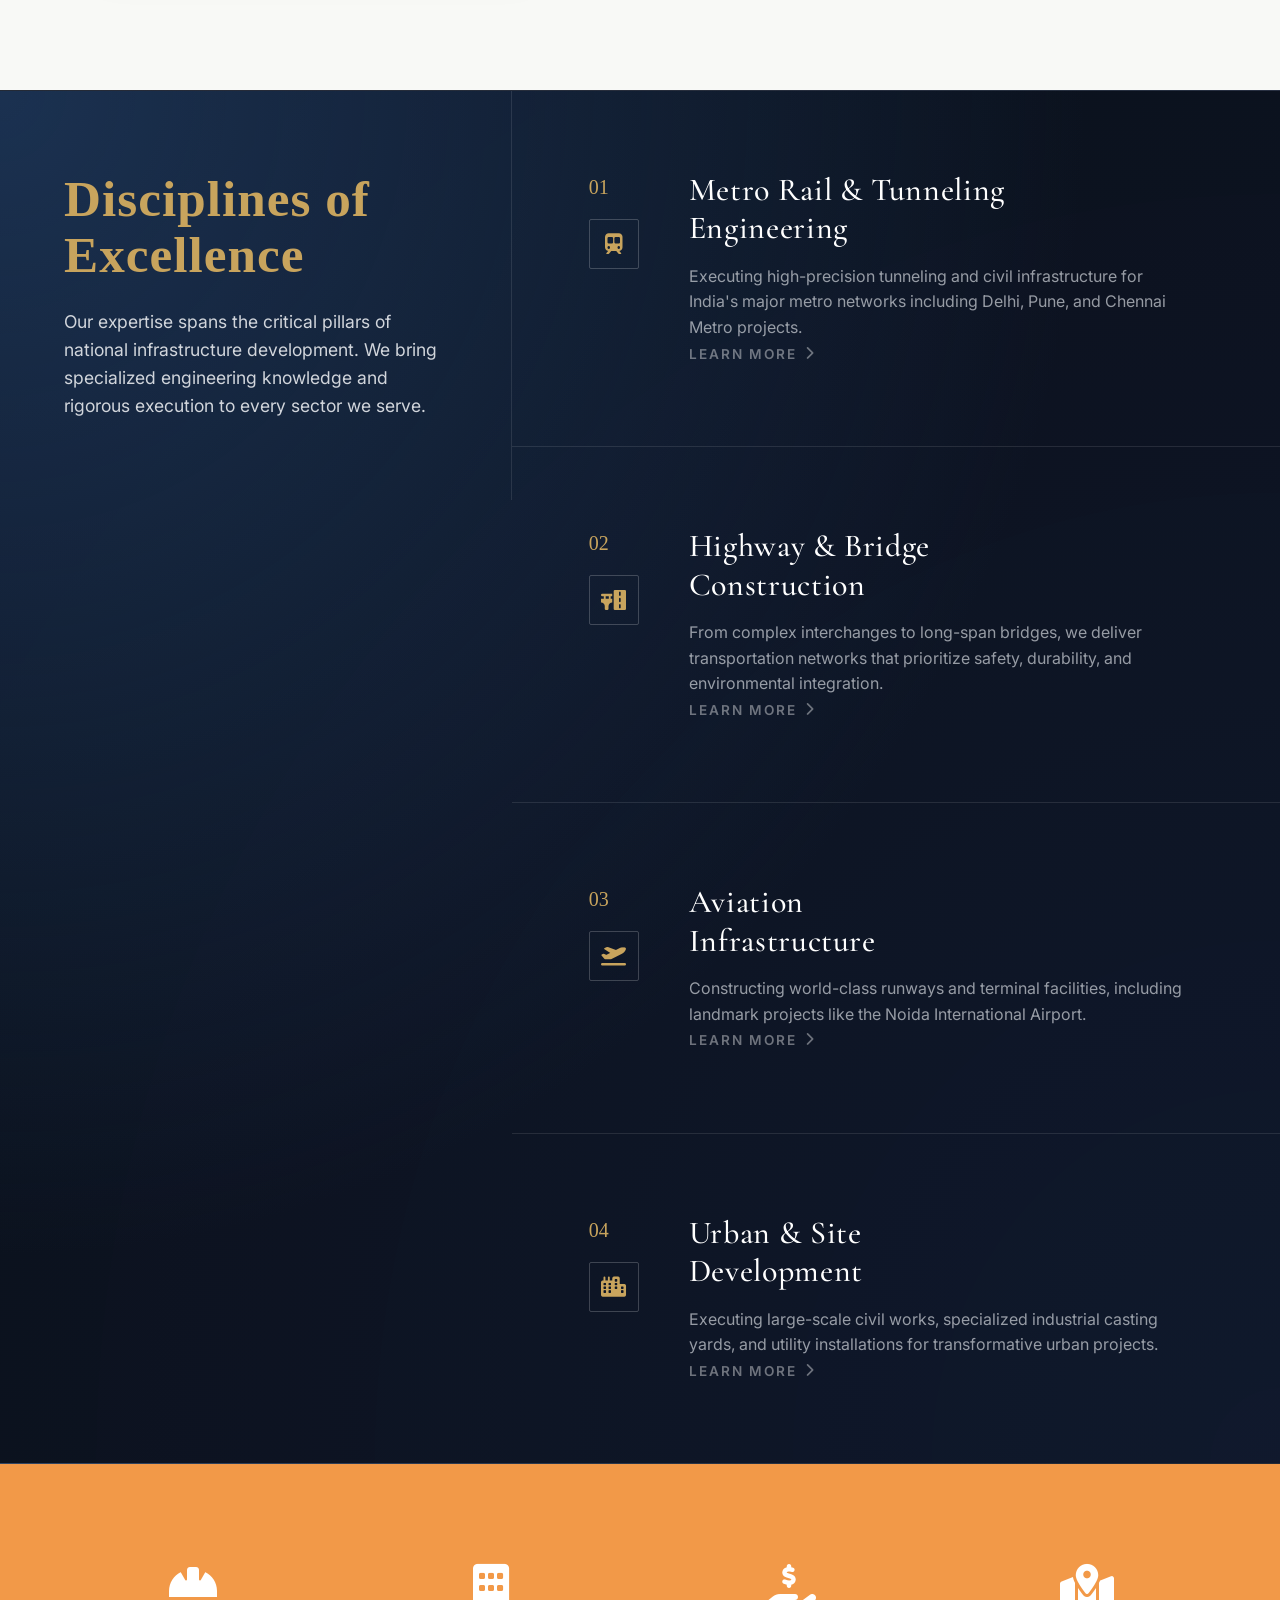
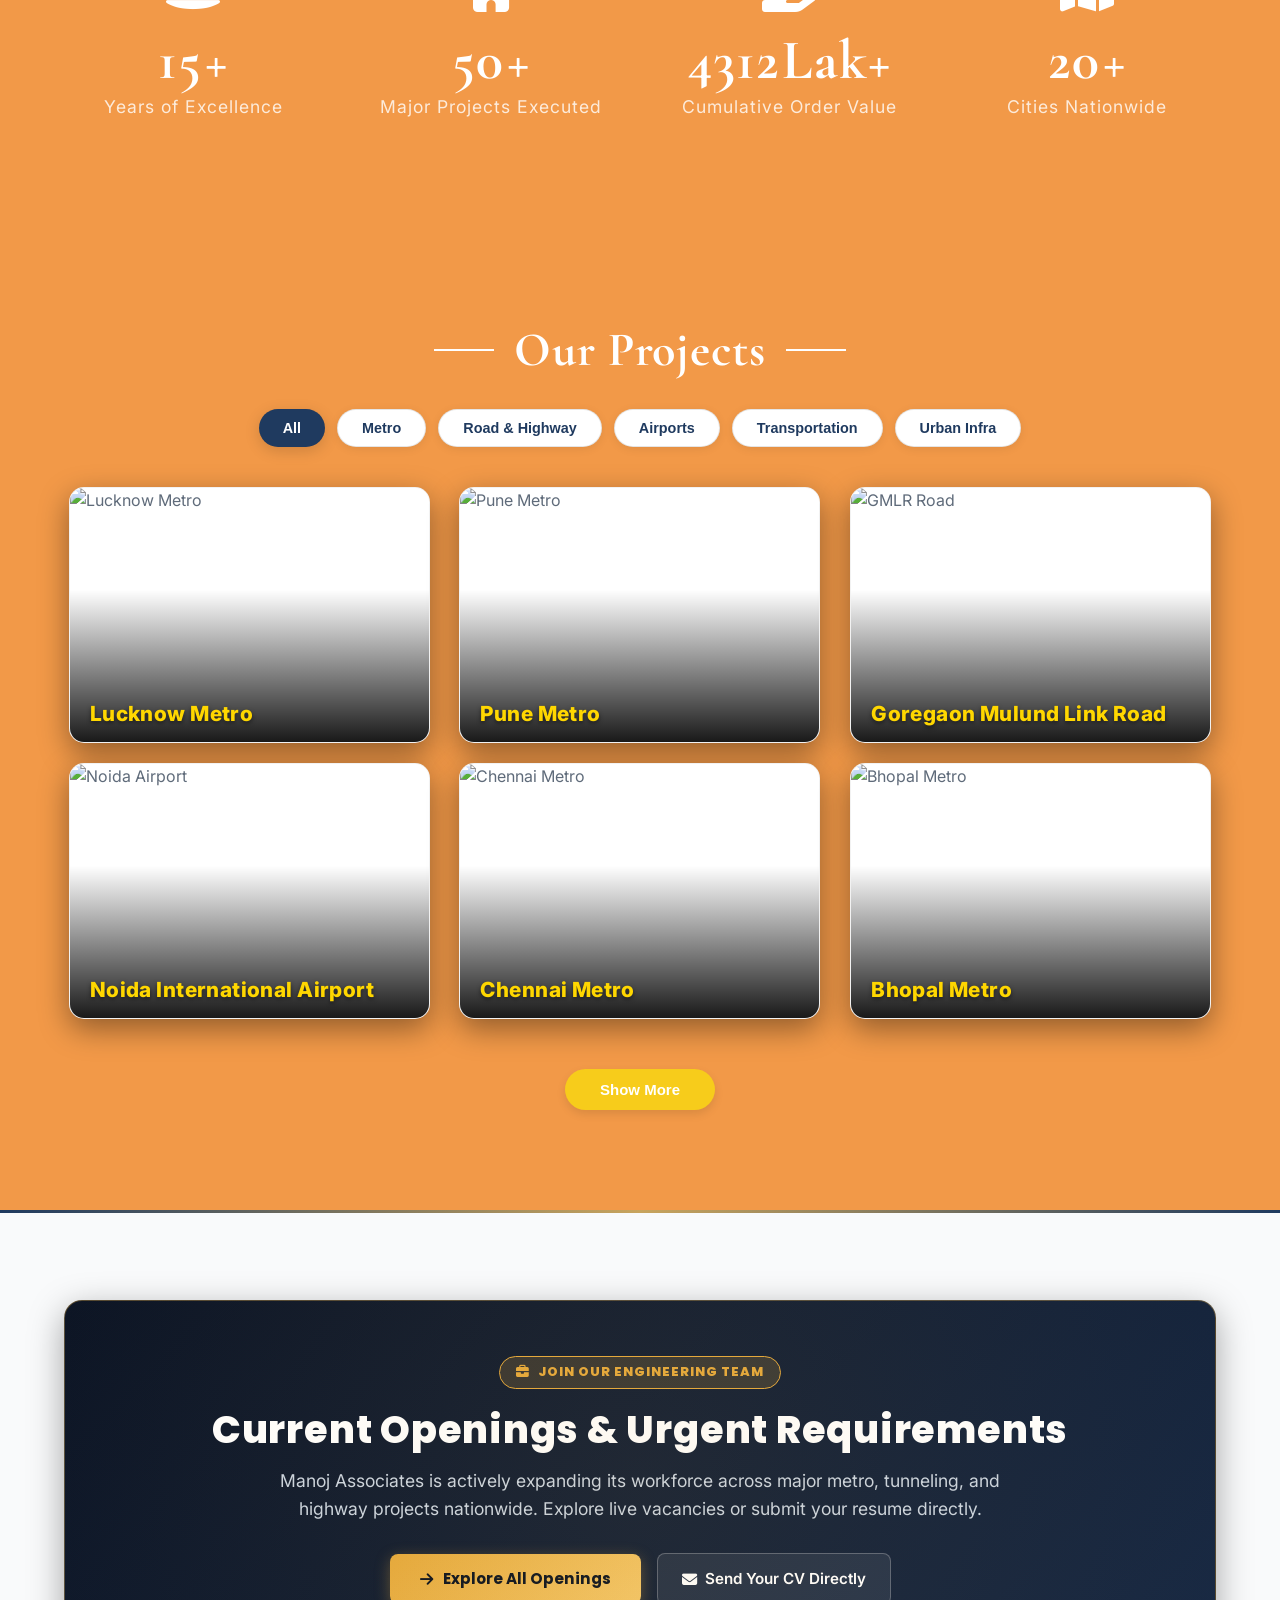
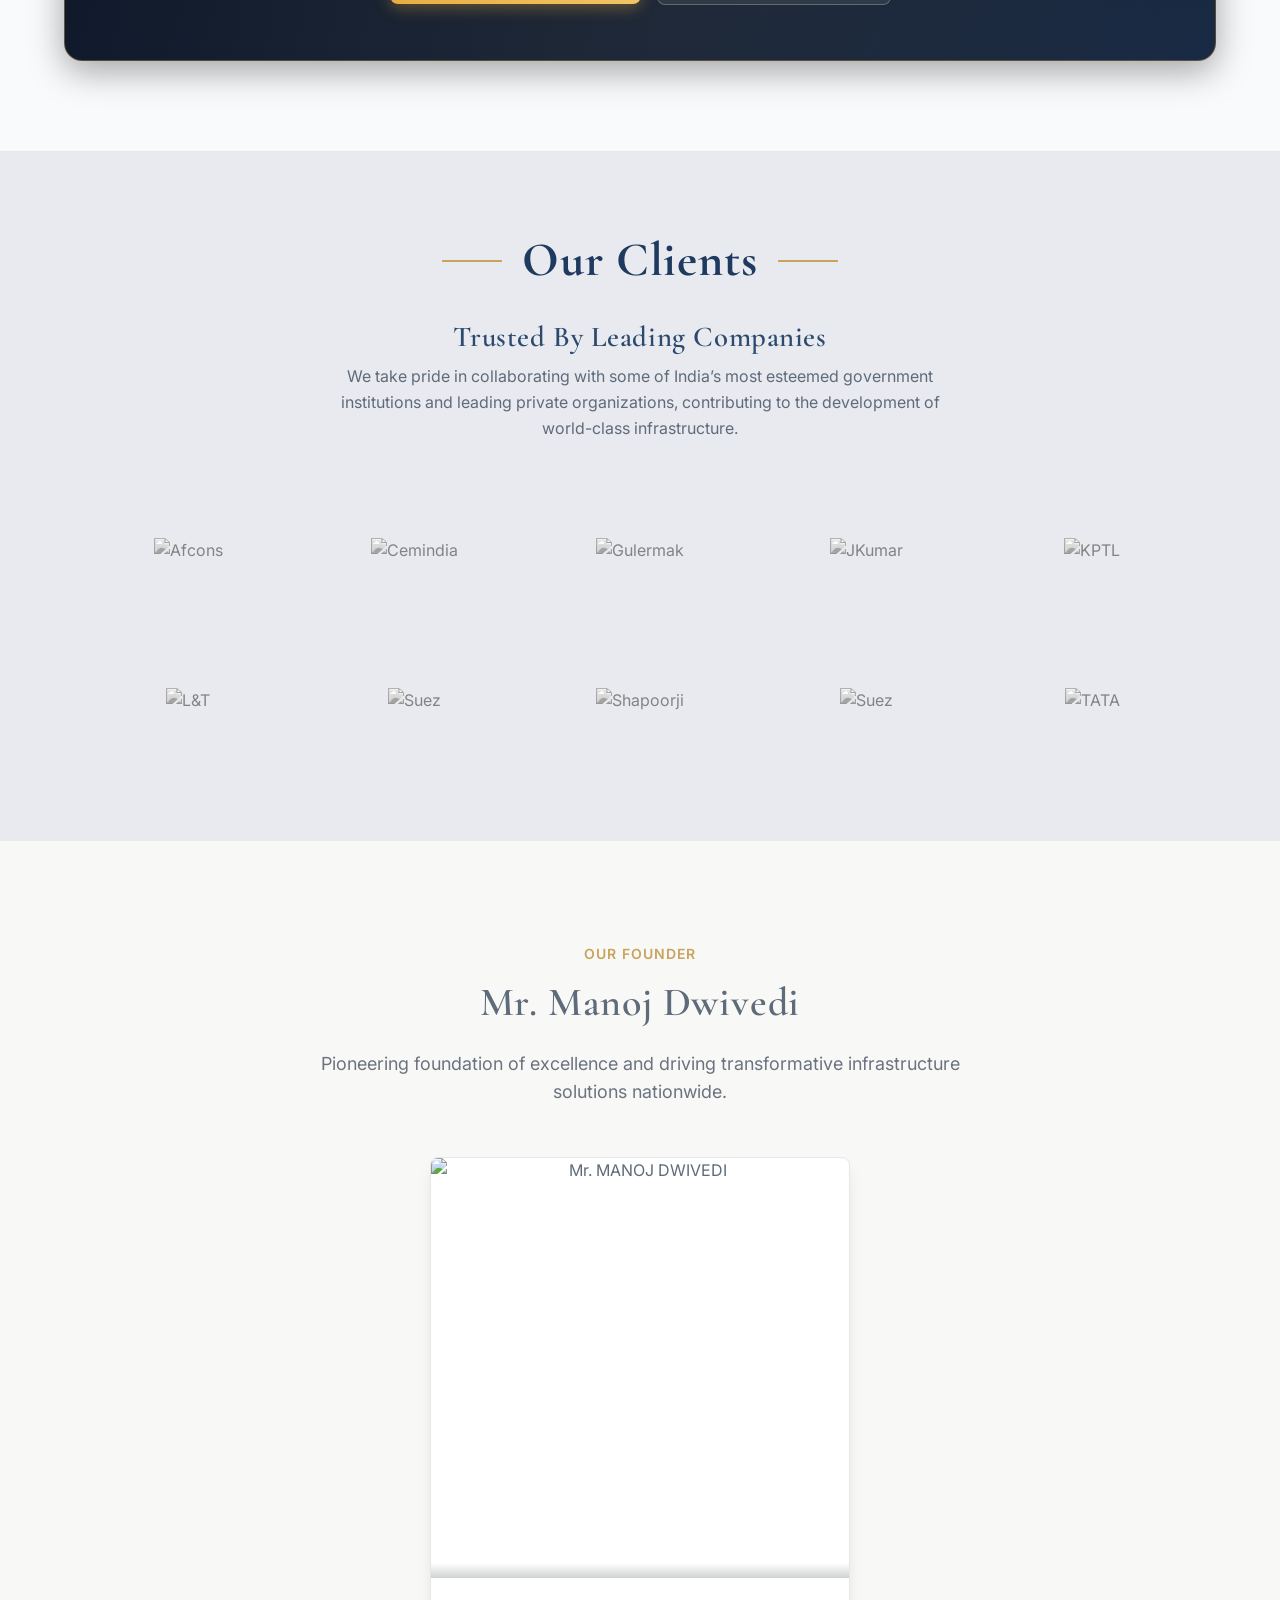
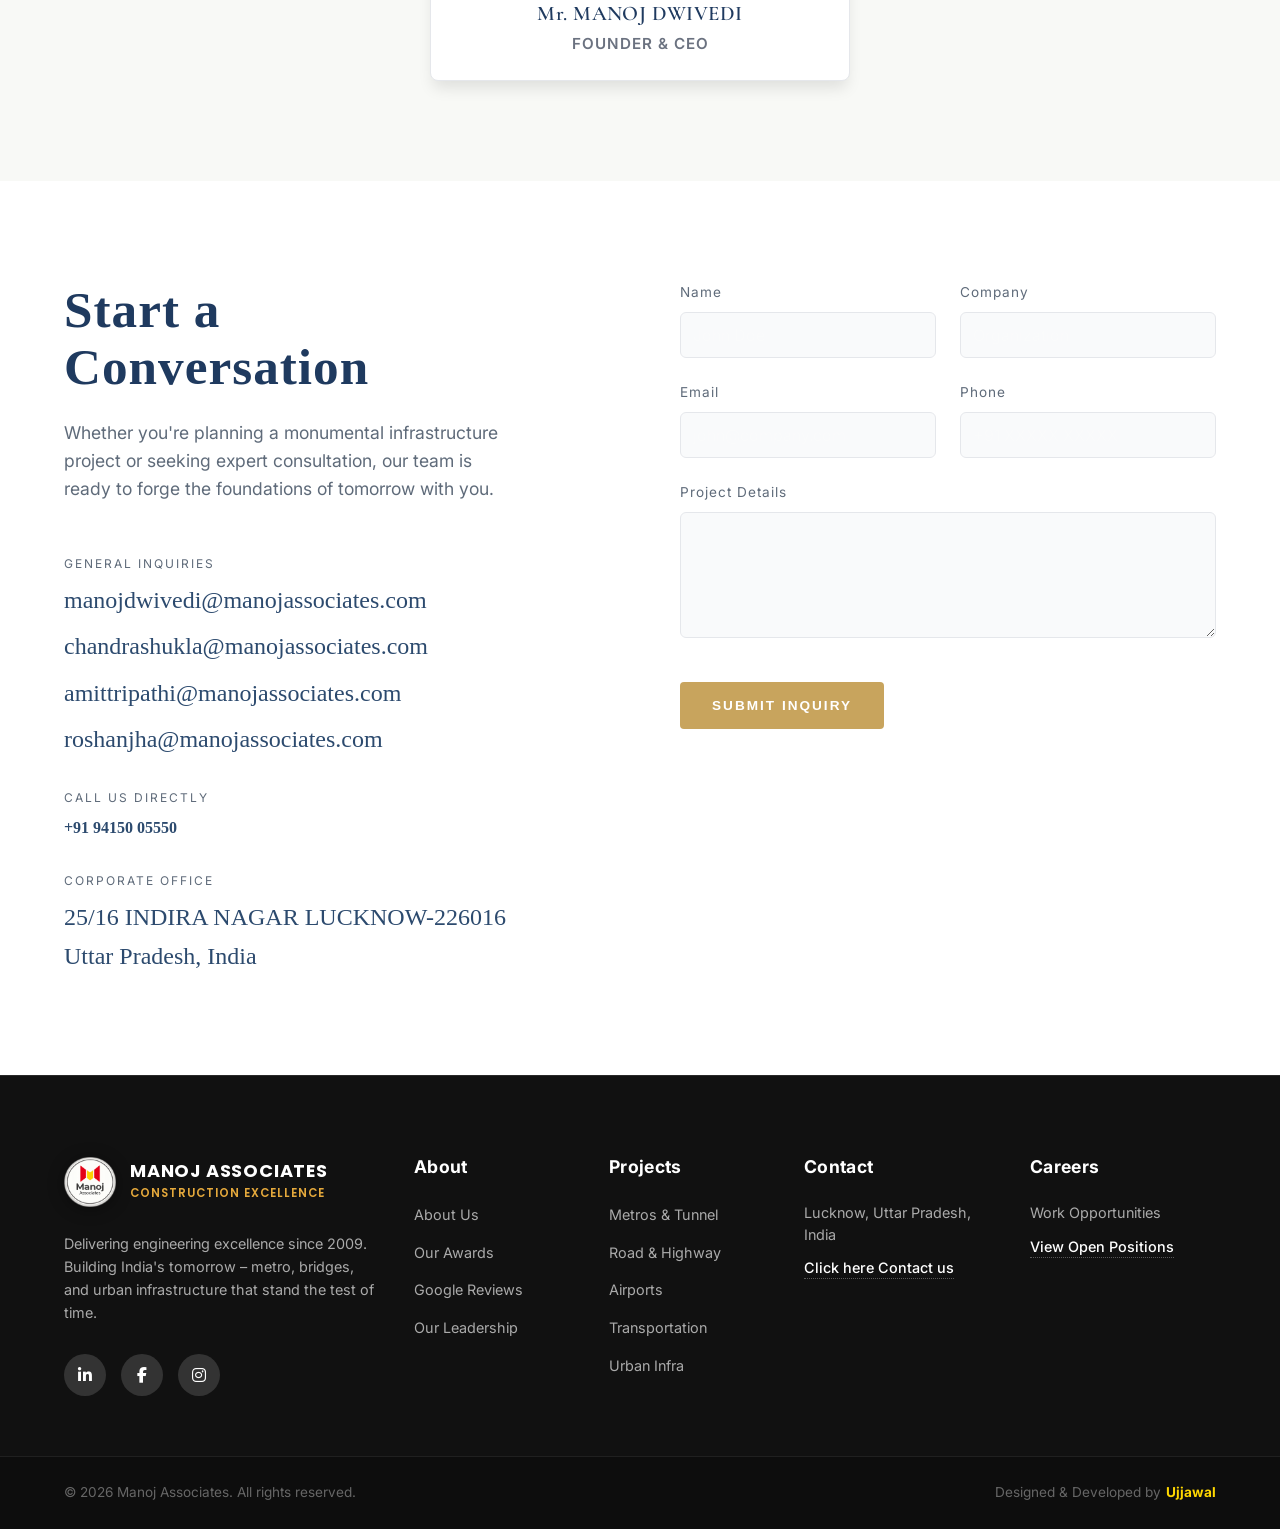
==== commit 84bcaaff: "feat: add dynamic configuration and live preview for careers page content in admin settings" ====
--- a/index.html
+++ b/index.html
@@ -661,9 +661,13 @@
                     <a href="careers.html" class="btn-cta-explore">
                         <i class="fa-solid fa-arrow-right"></i> Explore All Openings
                     </a>
-                    <a href="mailto:manojdwivedi@manojassociates.com?subject=Job%20Application%20-%20Manoj%20Associates" class="btn-cta-direct">
+                     <a href="mailto:chandrashukla@manojassociates.com?subject=Job%20Application%20-%20Manoj%20Associates" class="btn-cta-direct">
                         <i class="fa-solid fa-envelope"></i> Send Your CV Directly
                     </a>
+
+                   
+
+
                 </div>
             </div>
         </div>
